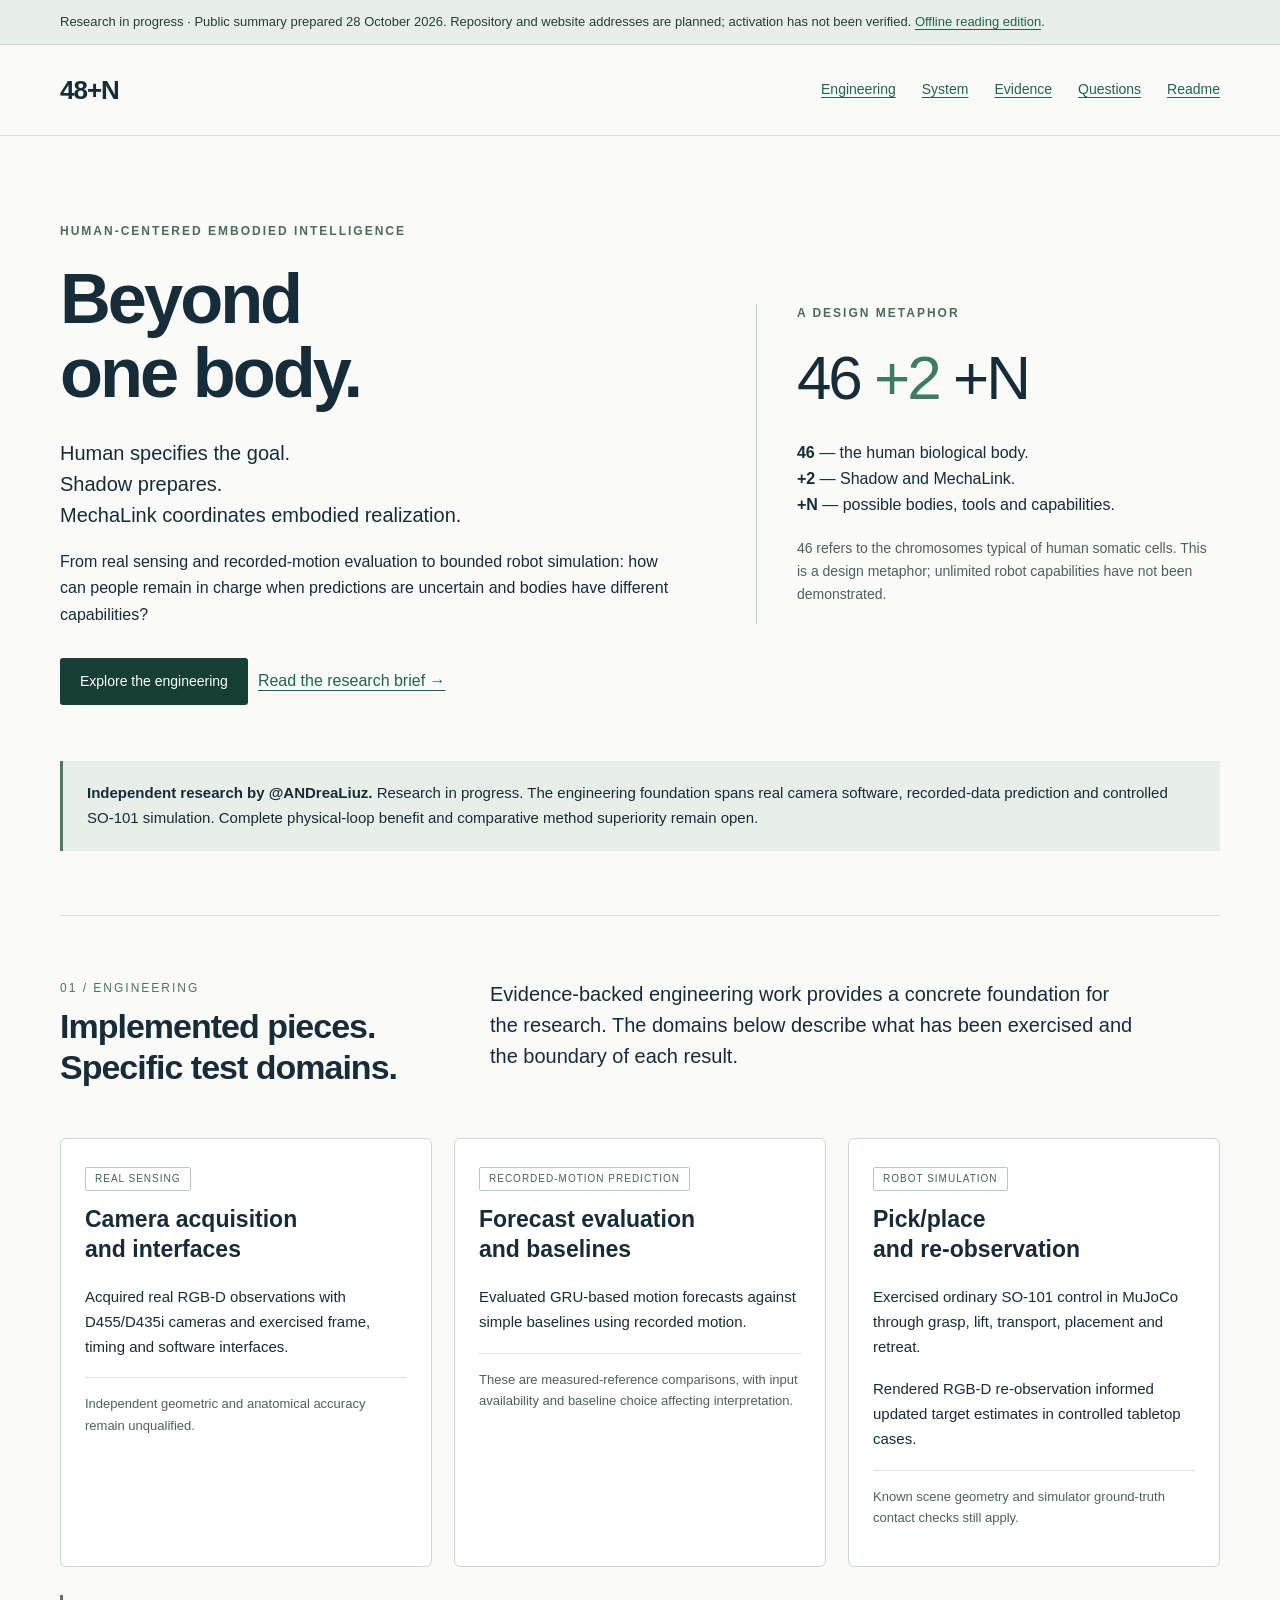
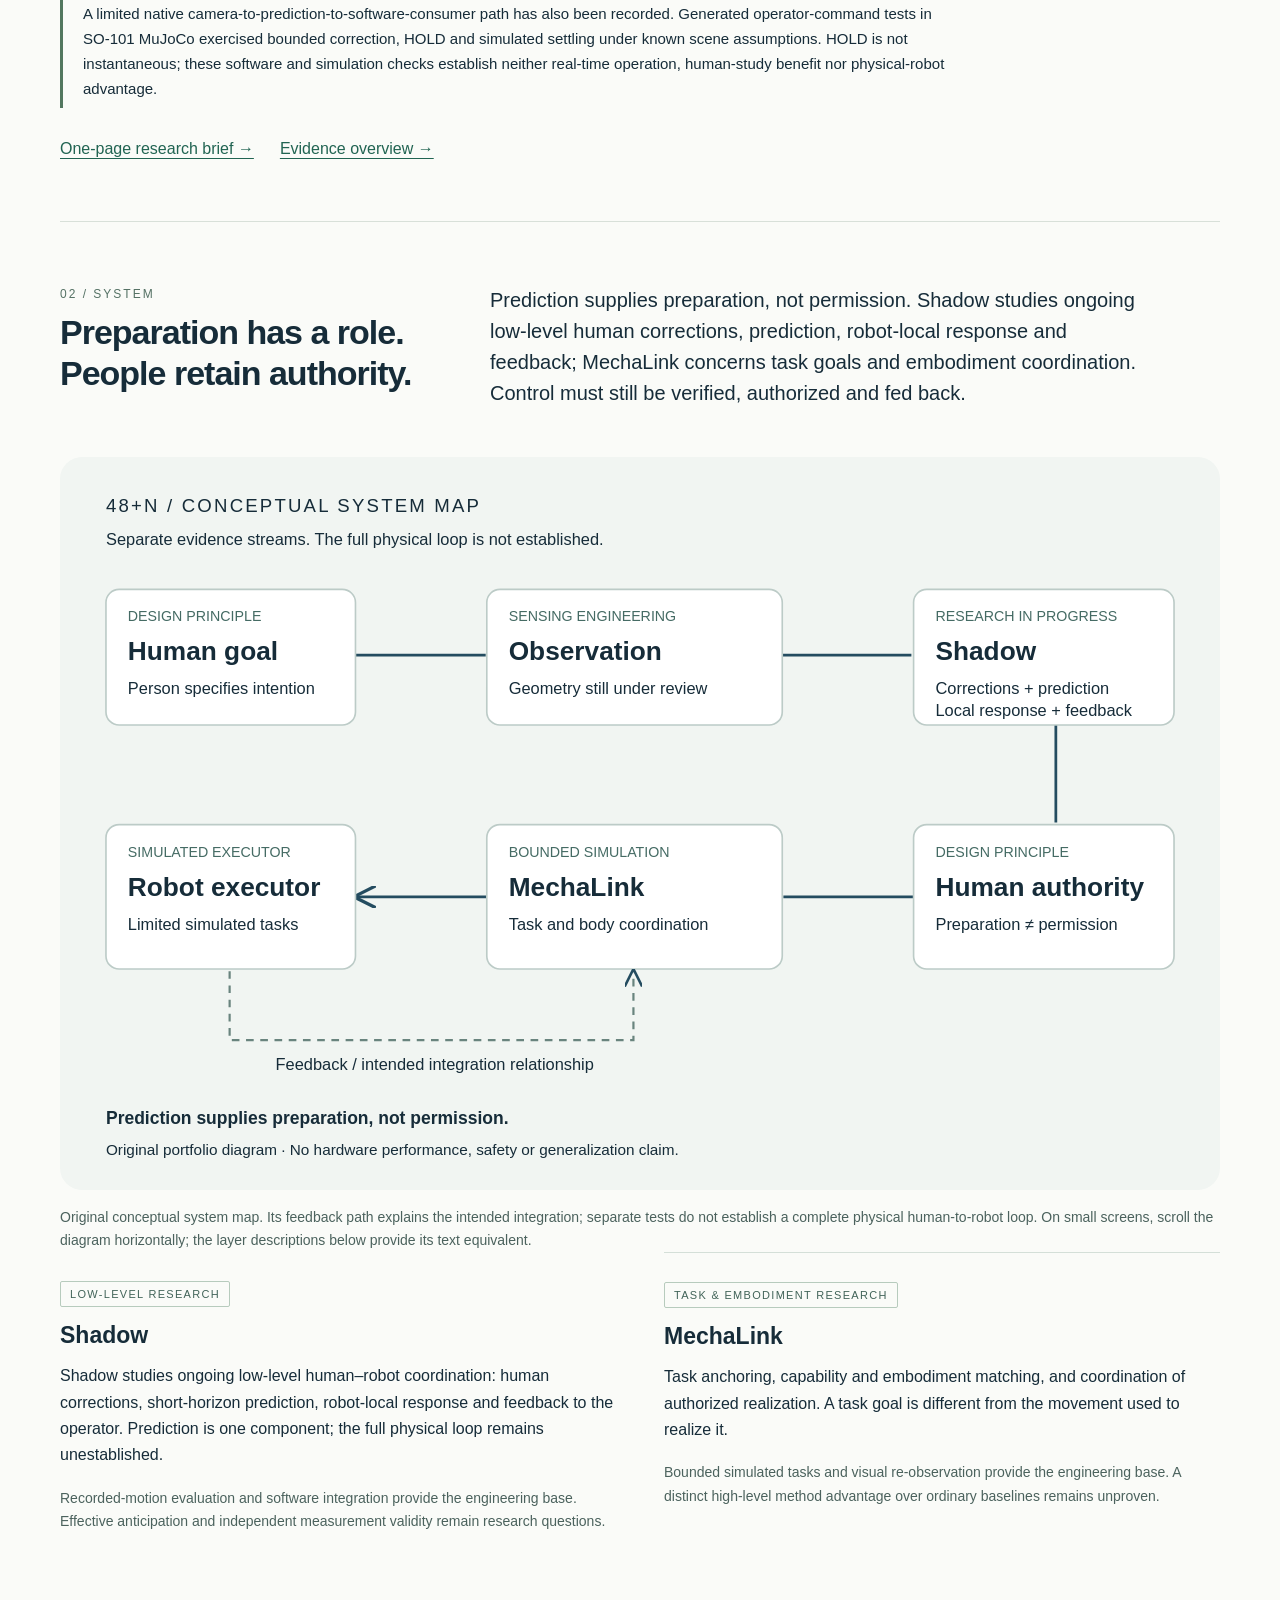
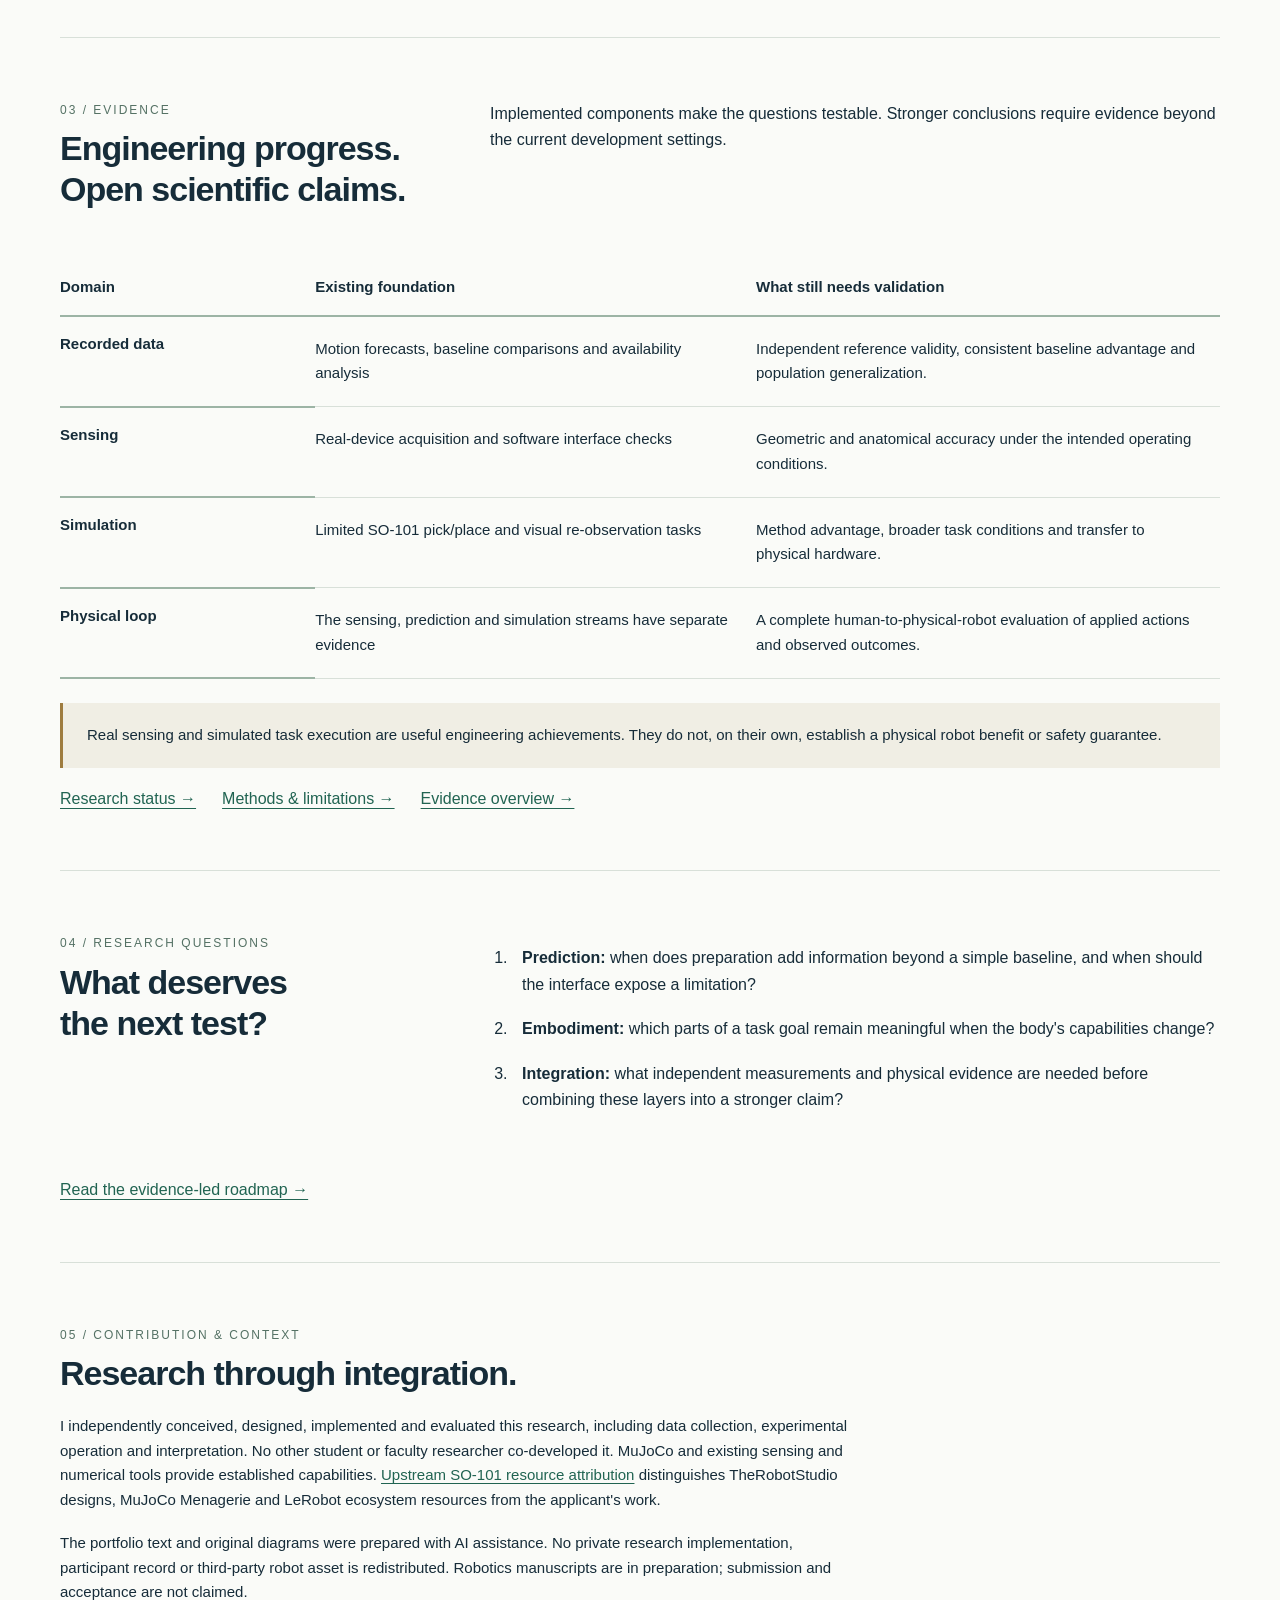
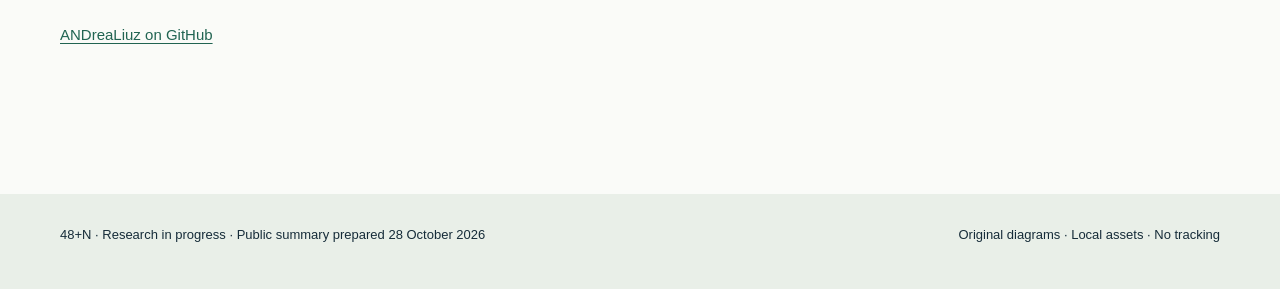
==== site/index.html @ 2cde3023 "Publish evidence-reviewed independent research portfolio" ====
<!doctype html>
<html lang="en">
<head>
<meta charset="utf-8">
<meta name="viewport" content="width=device-width,initial-scale=1">
<meta name="description" content="48+N: human-centered embodied intelligence research, with real sensing, recorded-motion evaluation and bounded SO-101 simulation engineering.">
<meta http-equiv="Content-Security-Policy" content="default-src 'none'; style-src 'self'; img-src 'self'; base-uri 'none'; form-action 'none'; connect-src 'none'">
<title>48+N — Beyond One Body</title>
<link rel="stylesheet" href="styles.css">
</head>
<body><p class="edition-note">Research in progress · Public summary prepared 28 October 2026. Repository and website addresses are planned; activation has not been verified. <a href="offline.html">Offline reading edition</a>.</p>
<a class="skip" href="#main">Skip to content</a>
<header><nav class="wrap" aria-label="Main"><a class="brand" href="#main">48+N</a><div class="navlinks"><a href="#work">Engineering</a><a href="#system">System</a><a href="#evidence">Evidence</a><a href="#questions">Questions</a><a href="https://github.com/ANDreaLiuz/48-plus-n/blob/main/README.md">Readme</a></div></nav></header>
<main id="main" class="wrap">
<section class="hero" aria-labelledby="title"><div><p class="eyebrow">Human-centered embodied intelligence</p><h1 id="title">Beyond<br>one body.</h1><p class="lede">Human specifies the goal.<br>Shadow prepares.<br>MechaLink coordinates embodied realization.</p><p>From real sensing and recorded-motion evaluation to bounded robot simulation: how can people remain in charge when predictions are uncertain and bodies have different capabilities?</p><a class="cta" href="#work">Explore the engineering</a><a href="https://github.com/ANDreaLiuz/48-plus-n/blob/main/RESEARCH_BRIEF.md">Read the research brief →</a></div><aside class="heroaside"><p class="eyebrow">A design metaphor</p><p class="formula">46 <span>+2</span> +N</p><p><strong>46</strong> — the human biological body.<br><strong>+2</strong> — Shadow and MechaLink.<br><strong>+N</strong> — possible bodies, tools and capabilities.</p><p class="caption">46 refers to the chromosomes typical of human somatic cells. This is a design metaphor; unlimited robot capabilities have not been demonstrated.</p></aside></section>
<p class="status"><strong>Independent research by @ANDreaLiuz.</strong> Research in progress. The engineering foundation spans real camera software, recorded-data prediction and controlled SO-101 simulation. Complete physical-loop benefit and comparative method superiority remain open.</p>

<section id="work" class="section" aria-labelledby="work-title">
<div class="sectionhead"><div><span class="number">01 / ENGINEERING</span><h2 id="work-title">Implemented pieces.<br>Specific test domains.</h2></div><p class="lede">Evidence-backed engineering work provides a concrete foundation for the research. The domains below describe what has been exercised and the boundary of each result.</p></div>
<div class="milestones">
<article class="milestone"><span class="tag">REAL SENSING</span><h3>Camera acquisition<br>and interfaces</h3><p>Acquired real RGB-D observations with D455/D435i cameras and exercised frame, timing and software interfaces.</p><p class="milestone-limit">Independent geometric and anatomical accuracy remain unqualified.</p></article>
<article class="milestone"><span class="tag">RECORDED-MOTION PREDICTION</span><h3>Forecast evaluation<br>and baselines</h3><p>Evaluated GRU-based motion forecasts against simple baselines using recorded motion.</p><p class="milestone-limit">These are measured-reference comparisons, with input availability and baseline choice affecting interpretation.</p></article>
<article class="milestone"><span class="tag">ROBOT SIMULATION</span><h3>Pick/place<br>and re-observation</h3><p>Exercised ordinary SO-101 control in MuJoCo through grasp, lift, transport, placement and retreat.</p><p>Rendered RGB-D re-observation informed updated target estimates in controlled tabletop cases.</p><p class="milestone-limit">Known scene geometry and simulator ground-truth contact checks still apply.</p></article>
</div>
<p class="integration-note">A limited native camera-to-prediction-to-software-consumer path has also been recorded. Generated operator-command tests in SO-101 MuJoCo exercised bounded correction, HOLD and simulated settling under known scene assumptions. HOLD is not instantaneous; these software and simulation checks establish neither real-time operation, human-study benefit nor physical-robot advantage.</p>
<div class="reading"><a href="https://github.com/ANDreaLiuz/48-plus-n/blob/main/RESEARCH_BRIEF.md">One-page research brief →</a><a href="https://github.com/ANDreaLiuz/48-plus-n/blob/main/docs/evidence_overview.md">Evidence overview →</a></div>
</section>

<section id="system" class="section"><div class="sectionhead"><div><span class="number">02 / SYSTEM</span><h2>Preparation has a role.<br>People retain authority.</h2></div><p class="lede">Prediction supplies preparation, not permission. Shadow studies ongoing low-level human corrections, prediction, robot-local response and feedback; MechaLink concerns task goals and embodiment coordination. Control must still be verified, authorized and fed back.</p></div>
<figure><div class="diagram-scroll" role="region" aria-label="Scrollable conceptual system diagram" tabindex="0"><img class="architecture" src="../assets/architecture.svg" alt="Conceptual architecture: human goal, observation, Shadow, human authority, MechaLink and simulated executor. Dashed feedback is intended integration, not a completed physical loop." width="1060" height="670"></div><figcaption class="caption">Original conceptual system map. Its feedback path explains the intended integration; separate tests do not establish a complete physical human-to-robot loop. On small screens, scroll the diagram horizontally; the layer descriptions below provide its text equivalent.</figcaption></figure>
<div class="twocol"><article class="layer"><span class="tag">LOW-LEVEL RESEARCH</span><h3>Shadow</h3><p>Shadow studies ongoing low-level human–robot coordination: human corrections, short-horizon prediction, robot-local response and feedback to the operator. Prediction is one component; the full physical loop remains unestablished.</p><p class="caption">Recorded-motion evaluation and software integration provide the engineering base. Effective anticipation and independent measurement validity remain research questions.</p></article><article class="layer"><span class="tag">TASK &amp; EMBODIMENT RESEARCH</span><h3>MechaLink</h3><p>Task anchoring, capability and embodiment matching, and coordination of authorized realization. A task goal is different from the movement used to realize it.</p><p class="caption">Bounded simulated tasks and visual re-observation provide the engineering base. A distinct high-level method advantage over ordinary baselines remains unproven.</p></article></div></section>

<section id="evidence" class="section"><div class="sectionhead"><div><span class="number">03 / EVIDENCE</span><h2>Engineering progress.<br>Open scientific claims.</h2></div><p>Implemented components make the questions testable. Stronger conclusions require evidence beyond the current development settings.</p></div>
<table class="evidence"><thead><tr><th scope="col">Domain</th><th scope="col">Existing foundation</th><th scope="col">What still needs validation</th></tr></thead><tbody><tr><th scope="row">Recorded data</th><td>Motion forecasts, baseline comparisons and availability analysis</td><td>Independent reference validity, consistent baseline advantage and population generalization.</td></tr><tr><th scope="row">Sensing</th><td>Real-device acquisition and software interface checks</td><td>Geometric and anatomical accuracy under the intended operating conditions.</td></tr><tr><th scope="row">Simulation</th><td>Limited SO-101 pick/place and visual re-observation tasks</td><td>Method advantage, broader task conditions and transfer to physical hardware.</td></tr><tr><th scope="row">Physical loop</th><td>The sensing, prediction and simulation streams have separate evidence</td><td>A complete human-to-physical-robot evaluation of applied actions and observed outcomes.</td></tr></tbody></table>
<p class="note">Real sensing and simulated task execution are useful engineering achievements. They do not, on their own, establish a physical robot benefit or safety guarantee.</p>
<div class="reading"><a href="https://github.com/ANDreaLiuz/48-plus-n/blob/main/RESEARCH_STATUS.md">Research status →</a><a href="https://github.com/ANDreaLiuz/48-plus-n/blob/main/METHODS_AND_LIMITATIONS.md">Methods &amp; limitations →</a><a href="https://github.com/ANDreaLiuz/48-plus-n/blob/main/docs/evidence_overview.md">Evidence overview →</a></div></section>

<section id="questions" class="section"><div class="sectionhead"><div><span class="number">04 / RESEARCH QUESTIONS</span><h2>What deserves<br>the next test?</h2></div><ol class="research-list"><li><strong>Prediction:</strong> when does preparation add information beyond a simple baseline, and when should the interface expose a limitation?</li><li><strong>Embodiment:</strong> which parts of a task goal remain meaningful when the body's capabilities change?</li><li><strong>Integration:</strong> what independent measurements and physical evidence are needed before combining these layers into a stronger claim?</li></ol></div><a href="https://github.com/ANDreaLiuz/48-plus-n/blob/main/docs/public_roadmap.md">Read the evidence-led roadmap →</a></section>
<section class="section"><span class="number">05 / CONTRIBUTION &amp; CONTEXT</span><h2>Research through integration.</h2><div class="credits"><p>I independently conceived, designed, implemented and evaluated this research, including data collection, experimental operation and interpretation. No other student or faculty researcher co-developed it. MuJoCo and existing sensing and numerical tools provide established capabilities. <a href="https://github.com/ANDreaLiuz/48-plus-n/blob/main/DEPENDENCIES_AND_ATTRIBUTION.md">Upstream SO-101 resource attribution</a> distinguishes TheRobotStudio designs, MuJoCo Menagerie and LeRobot ecosystem resources from the applicant's work.</p><p>The portfolio text and original diagrams were prepared with AI assistance. No private research implementation, participant record or third-party robot asset is redistributed. Robotics manuscripts are in preparation; submission and acceptance are not claimed.</p><p><a href="https://github.com/ANDreaLiuz">ANDreaLiuz on GitHub</a></p></div></section>
</main><footer><div class="wrap"><span>48+N · Research in progress · Public summary prepared 28 October 2026</span><span>Original diagrams · Local assets · No tracking</span></div></footer>
</body></html>
---- site/styles.css ----
*{box-sizing:border-box}html{scroll-behavior:smooth}body{margin:0;background:#fafbf8;color:#162c39;font-family:Inter,"Segoe UI",Arial,sans-serif;line-height:1.65}a{color:#216452;text-underline-offset:.22em}a:hover{color:#0d332c}a:focus-visible,button:focus-visible{outline:3px solid #d07936;outline-offset:5px}.wrap{width:min(1160px,calc(100% - 48px));margin:auto}.skip{position:absolute;left:20px;top:-100px;background:white;padding:12px}.skip:focus{top:10px}header{border-bottom:1px solid #d8e0d9;padding:24px 0}nav{display:flex;align-items:center;justify-content:space-between;gap:24px}.brand{font-weight:750;font-size:26px;letter-spacing:-1px;text-decoration:none;color:#162c39}.navlinks{display:flex;gap:26px;font-size:14px}.hero{padding:86px 0 56px;display:grid;grid-template-columns:1.15fr .85fr;gap:68px;align-items:center}.eyebrow{font-size:12px;letter-spacing:2px;text-transform:uppercase;font-weight:650;color:#4c6b60}.hero h1{font-size:clamp(48px,5.5vw,76px);line-height:1.05;letter-spacing:-3px;margin:20px 0 28px;font-weight:600}.lede{font-size:20px;line-height:1.55;max-width:650px}.heroaside{border-left:1px solid #bfcfc7;padding-left:40px}.formula{font-size:clamp(36px,5vw,62px);letter-spacing:-3px;line-height:1.2;margin:0 0 24px}.formula span{color:#3e7b61}.caption{color:#4b625d;font-size:14px}.cta{display:inline-block;background:#153f35;color:#fff;padding:12px 20px;border-radius:3px;text-decoration:none;font-size:14px;margin:12px 10px 0 0}.cta:hover{background:#245c4c;color:white}.status{padding:20px 24px;background:#e8eee8;border-left:3px solid #52775f;font-size:15px;margin-bottom:64px}.section{padding:58px 0;border-top:1px solid #d8e0d9}.sectionhead{display:grid;grid-template-columns:1fr 2fr;gap:65px;margin-bottom:30px}.section h2{font-size:34px;letter-spacing:-1px;line-height:1.2;margin:6px 0 20px}.section h3{font-size:23px;line-height:1.3;margin:0 0 12px}.number{font-size:12px;letter-spacing:2px;color:#547164}.architecture{width:100%;height:auto;display:block}.twocol{display:grid;grid-template-columns:1fr 1fr;gap:48px}.layer{padding:28px 0}.layer+.layer{border-top:1px solid #d4dfd8}.tag{font-size:11px;letter-spacing:1.3px;color:#426459;display:inline-block;border:1px solid #b7cbbd;padding:3px 9px;border-radius:2px;margin-bottom:14px}.research-list{padding-left:22px}.research-list li{padding:0 0 18px 10px}.evidence{width:100%;border-collapse:collapse;font-size:15px}.evidence th{text-align:left;border-bottom:2px solid #9cb4a5;padding:15px 16px 15px 0;vertical-align:top}.evidence td{border-bottom:1px solid #d8e0d9;padding:20px 24px 20px 0;vertical-align:top}.evidence th:first-child{width:22%}.evidence th:nth-child(2){width:38%}.note{padding:20px 24px;background:#f0eee4;border-left:3px solid #9e7c3f;font-size:15px}.reading{display:flex;gap:26px;flex-wrap:wrap}.credits{max-width:800px;font-size:15px}footer{margin-top:70px;padding:30px 0 44px;background:#e9efe8;font-size:13px}footer .wrap{display:flex;justify-content:space-between;gap:28px}p{margin:0 0 18px}figure{margin:0}figcaption{margin-top:16px}.sectionhead p{margin-top:5px}@media(max-width:760px){.wrap{width:calc(100% - 36px)}header{padding:18px 0}nav{align-items:flex-start}.navlinks{gap:12px;flex-wrap:wrap;justify-content:flex-end;font-size:12px}.hero{display:block;padding:46px 0 30px}.hero h1{letter-spacing:-2px}.heroaside{border-left:0;border-top:1px solid #bfcfc7;padding:28px 0 0;margin-top:32px}.formula{font-size:44px}.section{padding:38px 0}.sectionhead,.twocol{display:block}.sectionhead{margin-bottom:24px}.section h2{font-size:29px}.evidence{font-size:13px}.evidence td,.evidence th{padding-right:10px}.status{margin-bottom:38px}.reading{gap:12px 22px}footer .wrap{display:block}.lede{font-size:18px}}@media(prefers-reduced-motion:reduce){html{scroll-behavior:auto}}

.diagram-scroll{overflow-x:auto;max-width:100%;border-radius:16px}.note{margin-top:24px}@media(max-width:760px){.diagram-scroll .architecture{min-width:1060px}}
/* V3: evidence-backed engineering, separate from scientific validation. */
.milestones{display:grid;grid-template-columns:repeat(3,minmax(0,1fr));gap:22px;margin:10px 0 28px}
.milestone{border:1px solid #cbd8ce;background:#fff;padding:25px 24px 20px;border-radius:6px;min-width:0}
.milestone h3{font-size:23px;line-height:1.3;margin-bottom:20px}
.milestone p{font-size:15px;line-height:1.65}
.milestone .tag{font-size:10px;letter-spacing:1px;max-width:100%}
.milestone-limit{border-top:1px solid #d8e0d9;padding-top:15px;color:#4b625d;font-size:13px!important}
.integration-note{max-width:900px;border-left:3px solid #52775f;padding:7px 0 7px 20px;font-size:15px;margin-bottom:28px}
.diagram-scroll:focus-visible{outline:3px solid #d07936;outline-offset:5px}
@media(max-width:1000px){.navlinks{gap:18px}.milestones{gap:14px}.milestone{padding:22px 18px}.milestone h3{font-size:21px}}
@media(max-width:760px){.navlinks{max-width:265px;gap:9px 13px}.milestones{display:block}.milestone{margin-bottom:18px;padding:24px}.milestone h3{font-size:23px}.milestone h3 br{display:none}.milestone p{font-size:15px}.integration-note{padding-left:16px}.milestone .tag{font-size:10px}}
@media print{header,.heroaside,.skip,.cta,footer{display:none}.wrap{width:100%}.hero,.section{padding:22px 0}.hero h1{font-size:40px}.hero h1 br{display:none}.milestones{gap:12px}.milestone{padding:16px;break-inside:avoid}.milestone p{font-size:11px}.milestone h3{font-size:17px}.sectionhead{gap:24px}.section h2{font-size:24px}.status{margin-bottom:20px}.architecture{max-height:420px}.diagram-scroll .architecture{min-width:0!important}body{font-size:11pt}}


.edition-note{margin:0;padding:12px max(18px,calc((100% - 1160px)/2));background:#e8eee8;color:#243f38;font-size:13px;line-height:1.5;border-bottom:1px solid #ccd8cd}.edition-note a{white-space:normal}
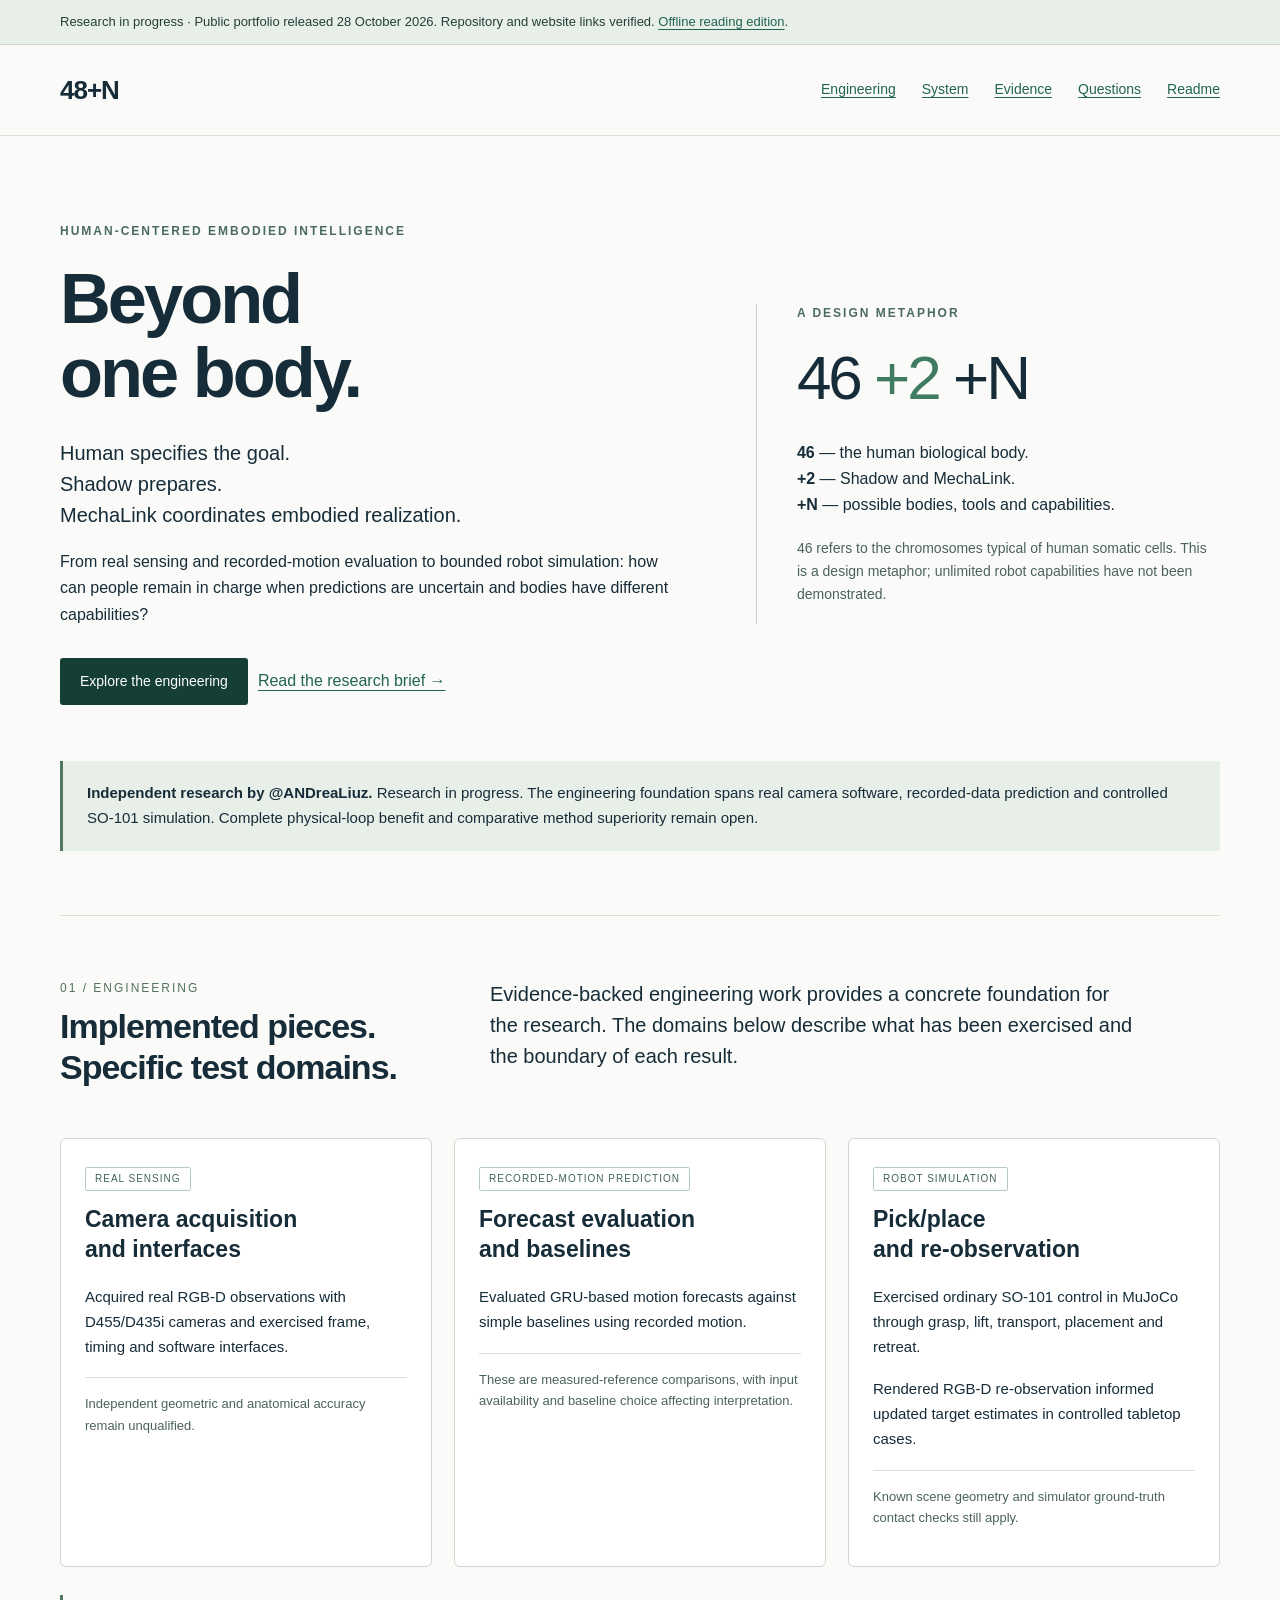
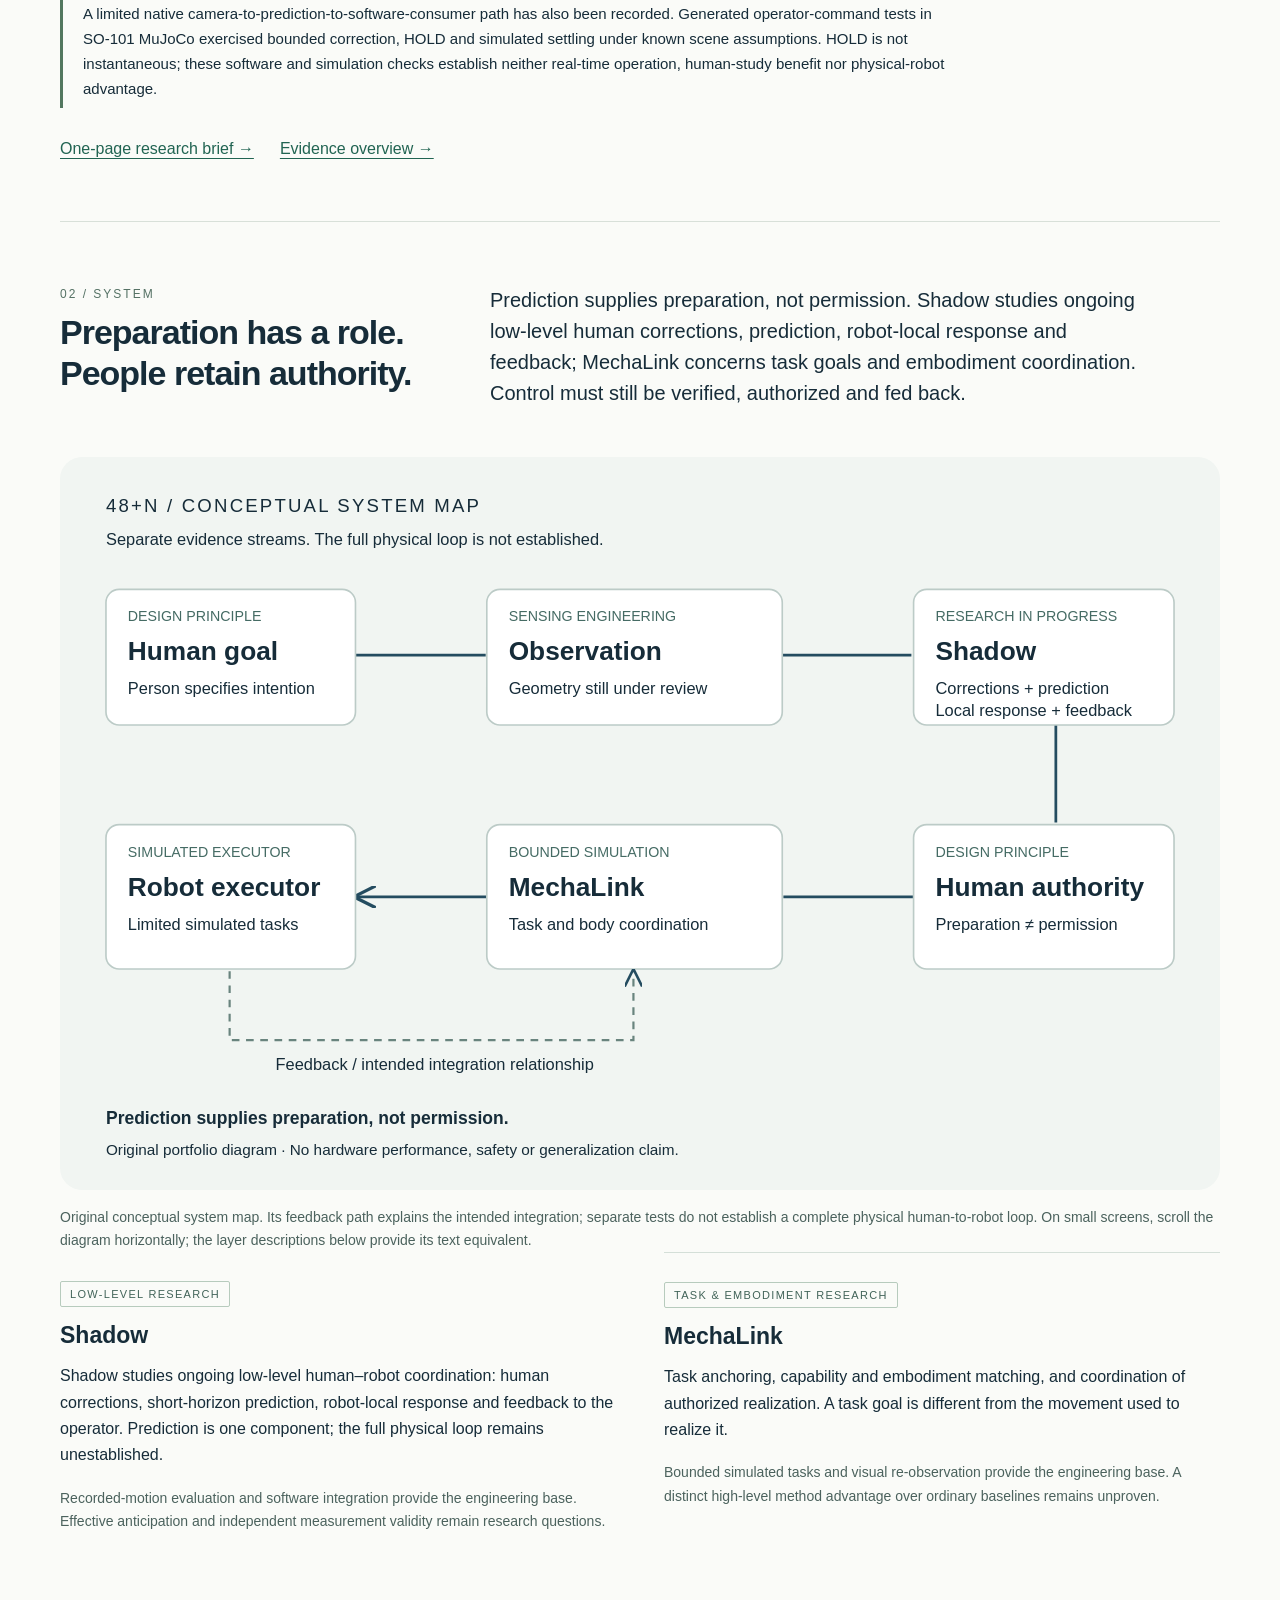
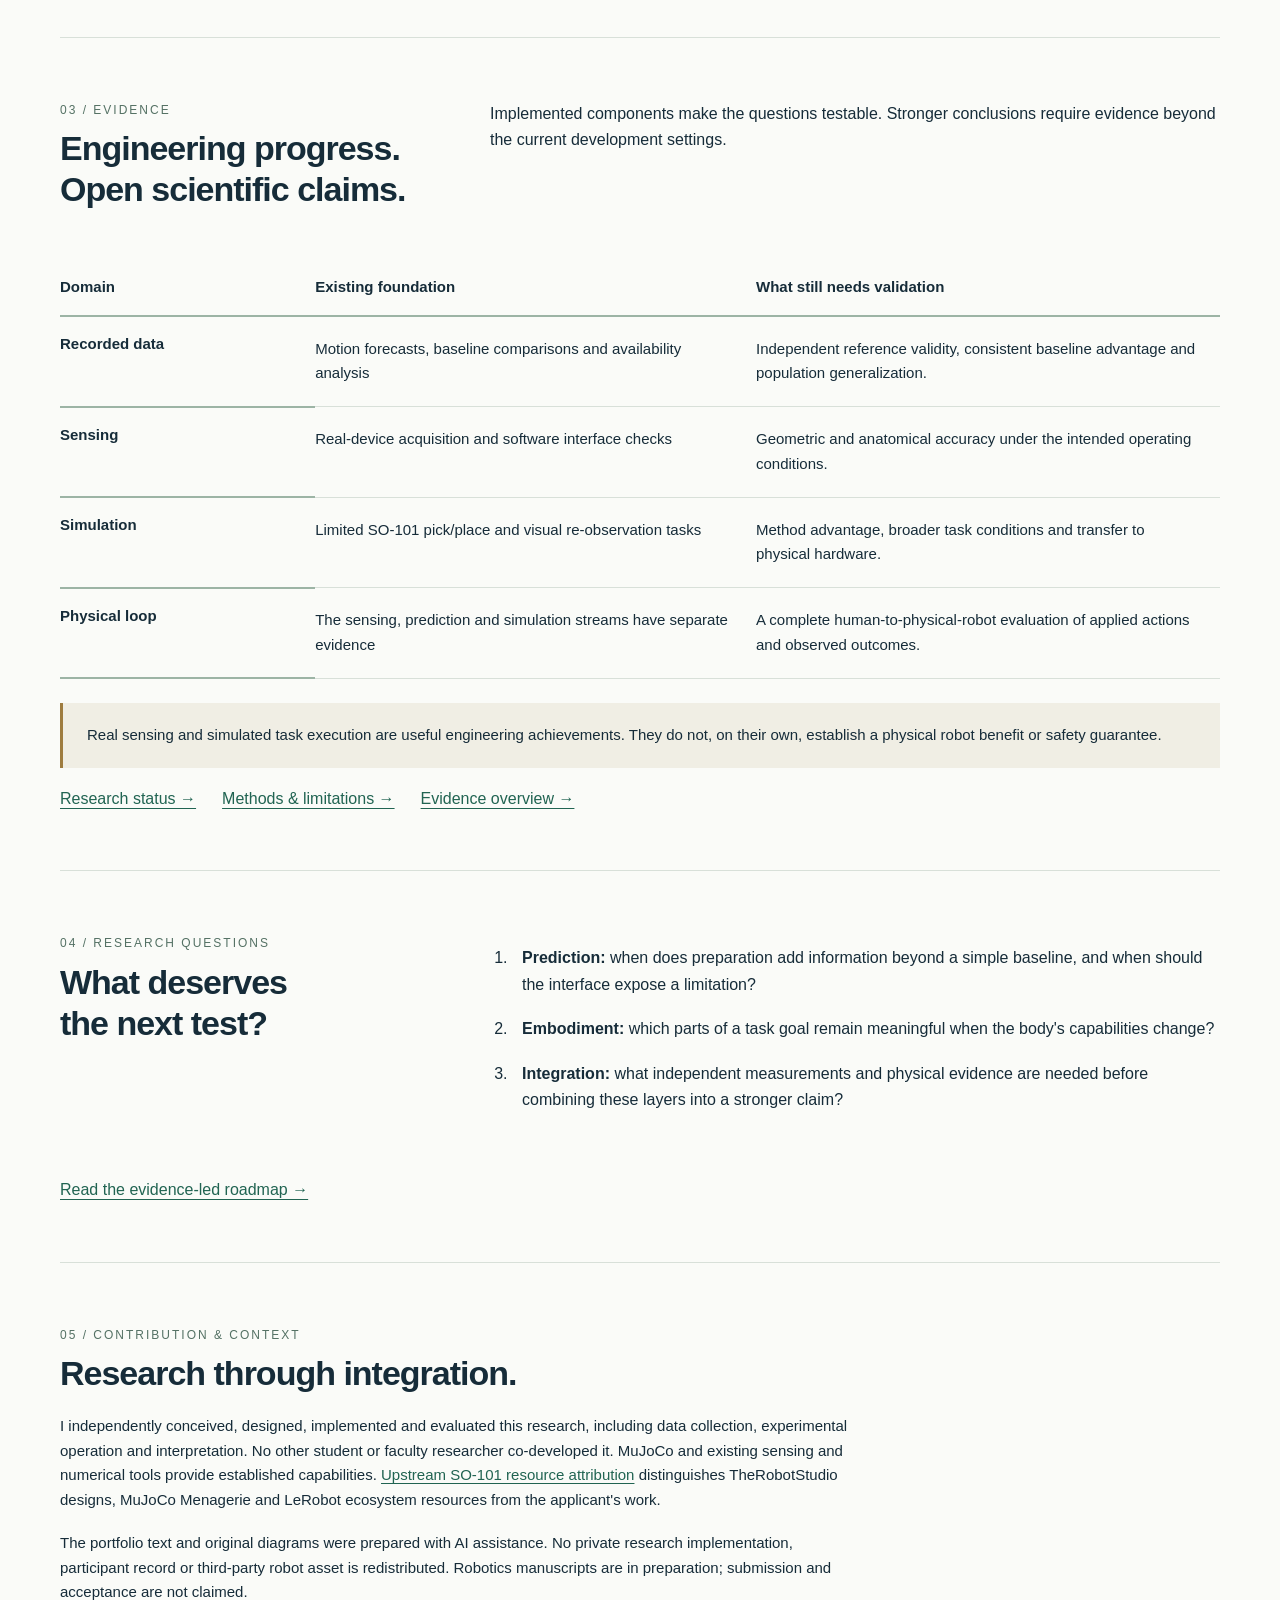
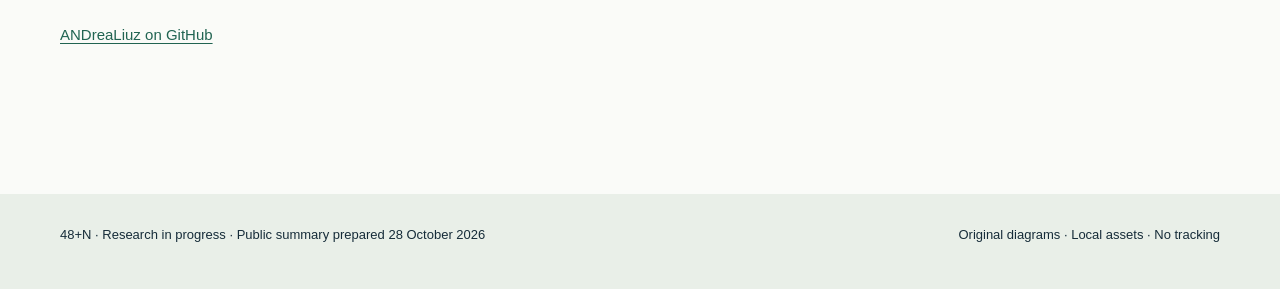
==== commit 34372087: "Record verified public repository and Pages links" ====
--- a/site/index.html
+++ b/site/index.html
@@ -8,7 +8,7 @@
 <title>48+N — Beyond One Body</title>
 <link rel="stylesheet" href="styles.css">
 </head>
-<body><p class="edition-note">Research in progress · Public summary prepared 28 October 2026. Repository and website addresses are planned; activation has not been verified. <a href="offline.html">Offline reading edition</a>.</p>
+<body><p class="edition-note">Research in progress · Public portfolio released 28 October 2026. Repository and website links verified. <a href="offline.html">Offline reading edition</a>.</p>
 <a class="skip" href="#main">Skip to content</a>
 <header><nav class="wrap" aria-label="Main"><a class="brand" href="#main">48+N</a><div class="navlinks"><a href="#work">Engineering</a><a href="#system">System</a><a href="#evidence">Evidence</a><a href="#questions">Questions</a><a href="https://github.com/ANDreaLiuz/48-plus-n/blob/main/README.md">Readme</a></div></nav></header>
 <main id="main" class="wrap">
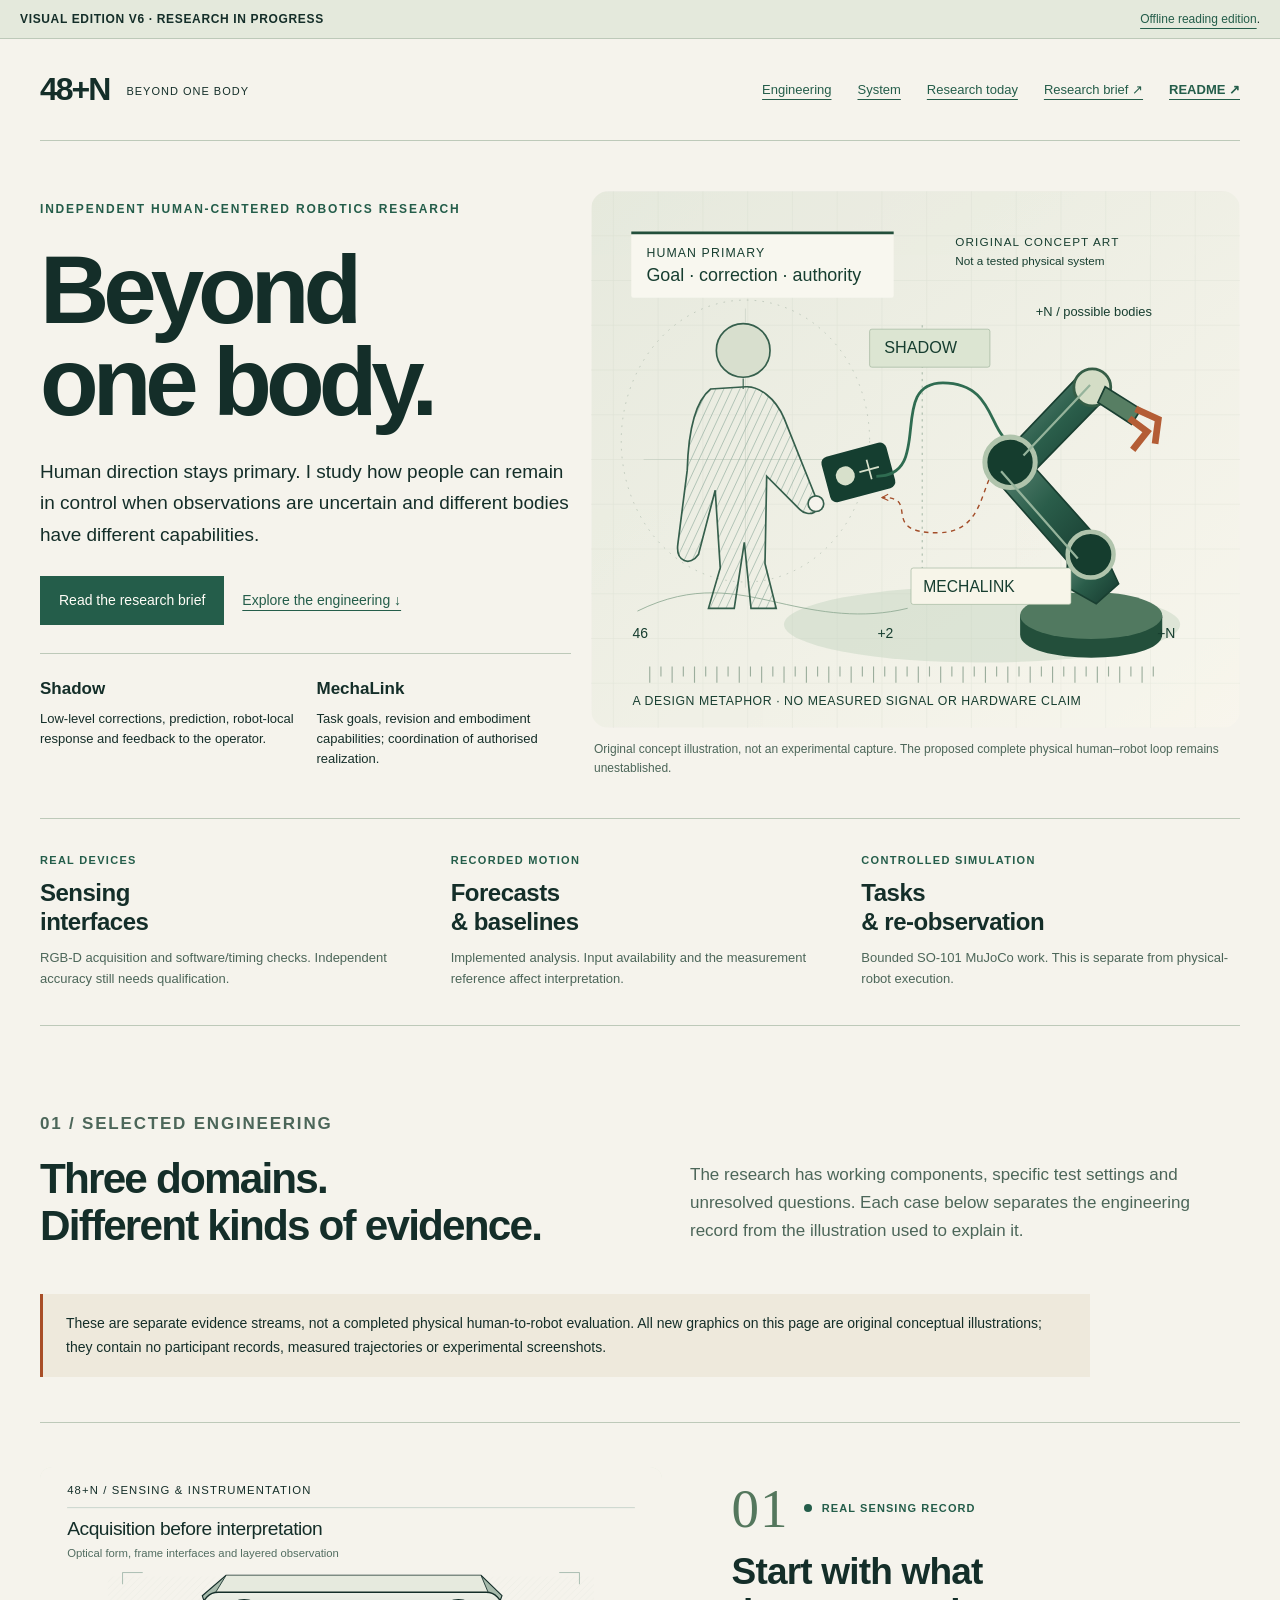
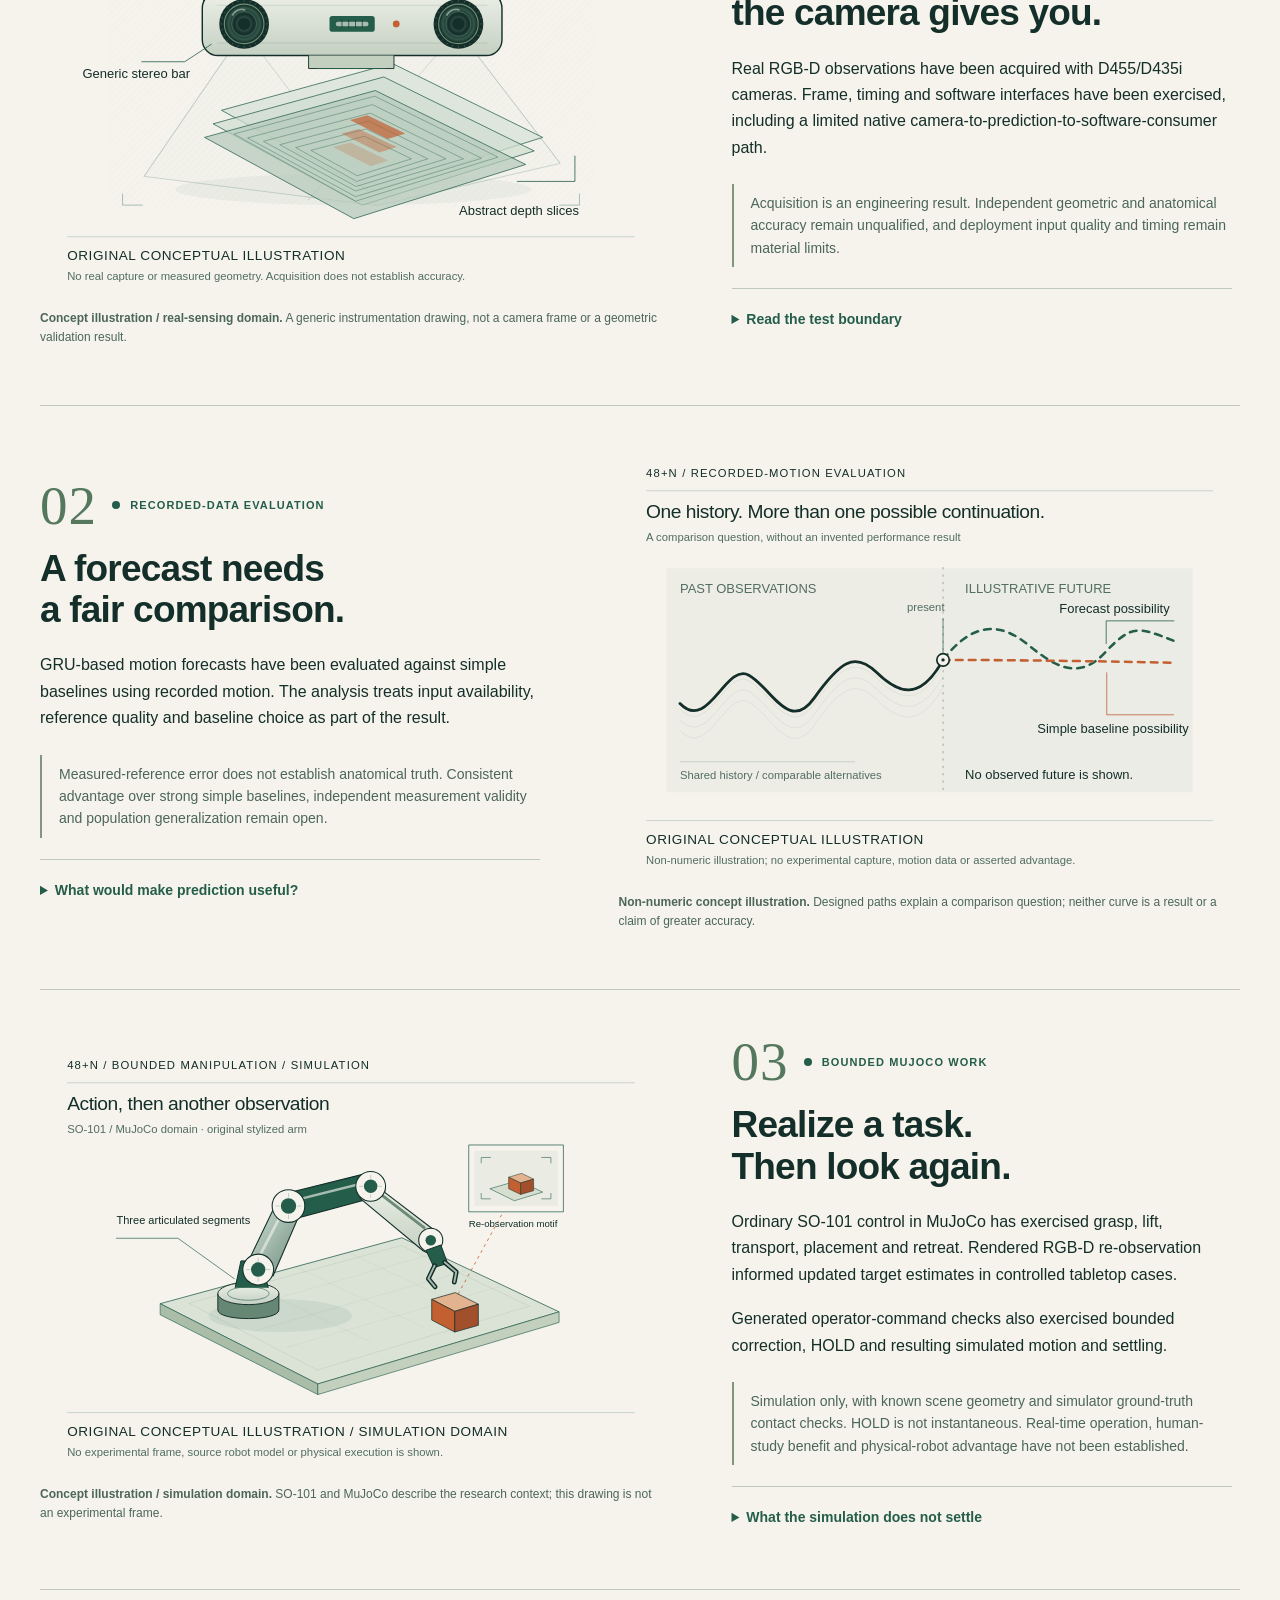
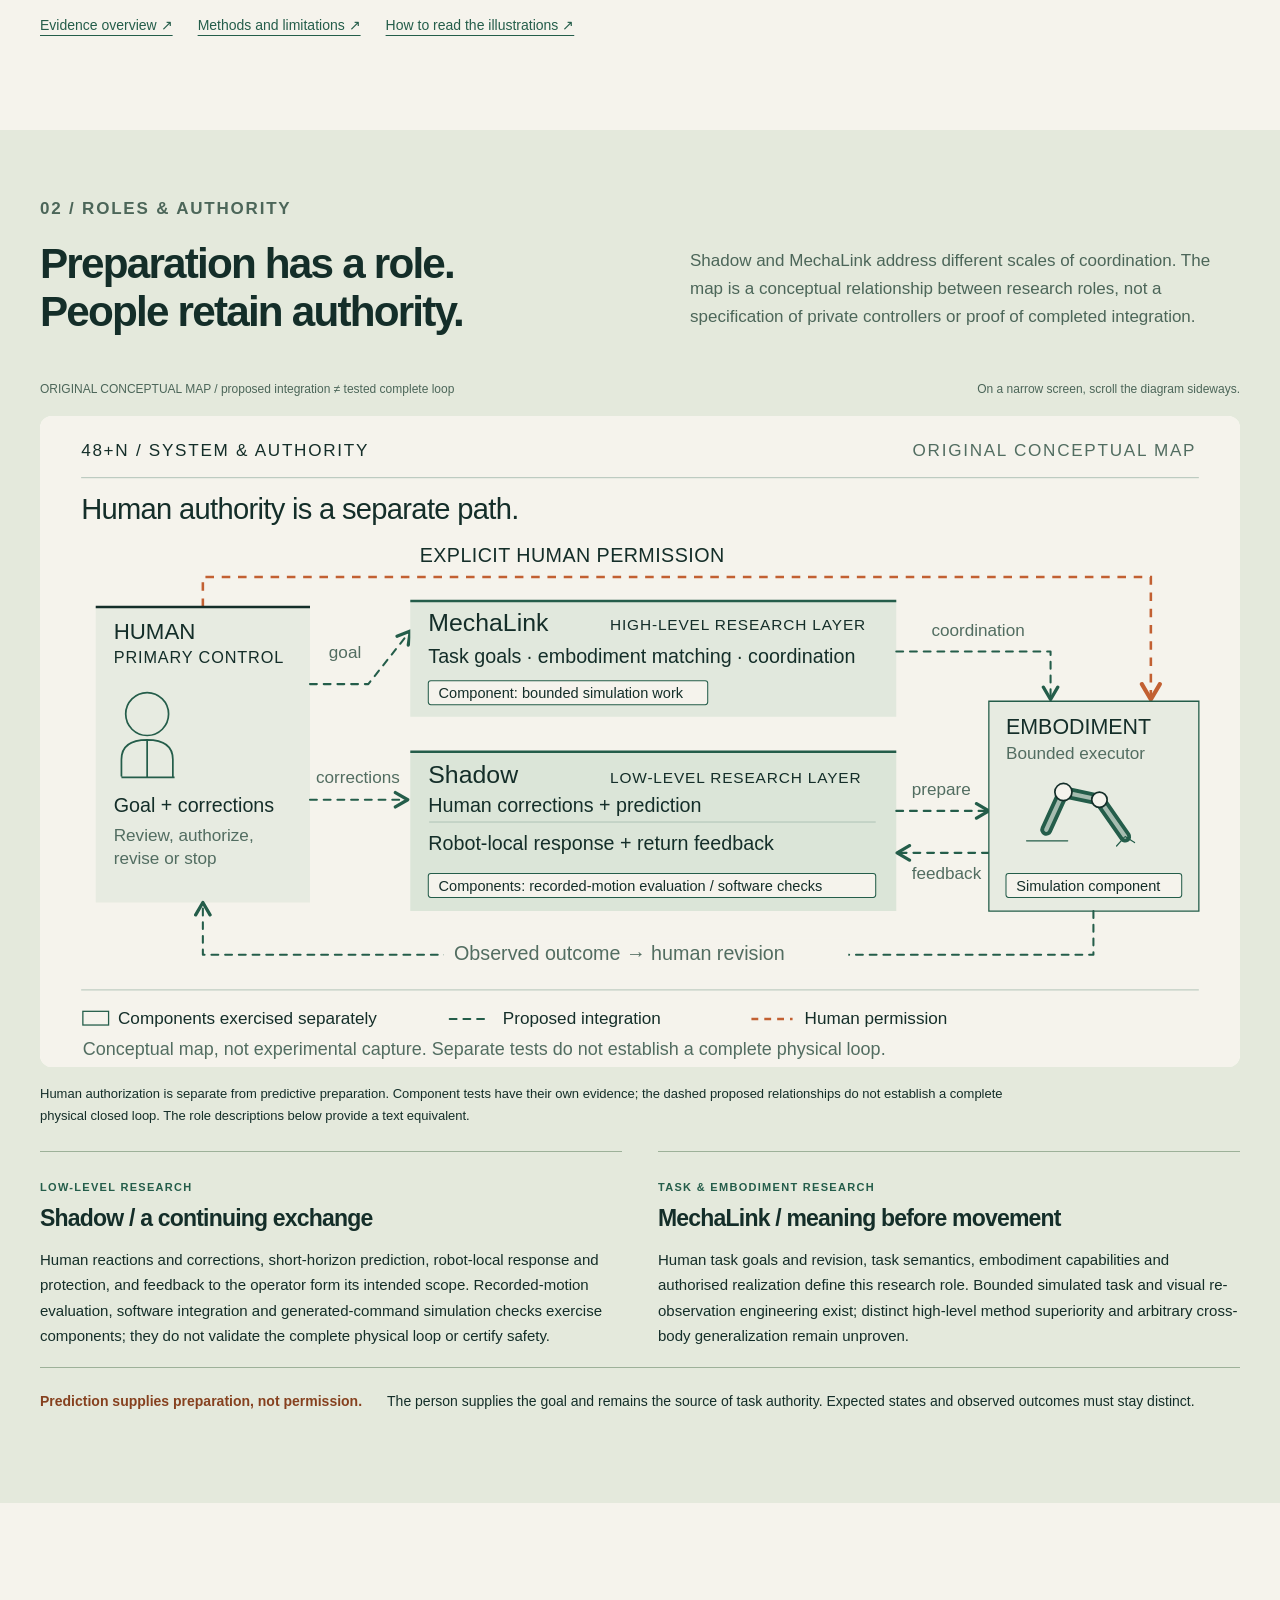
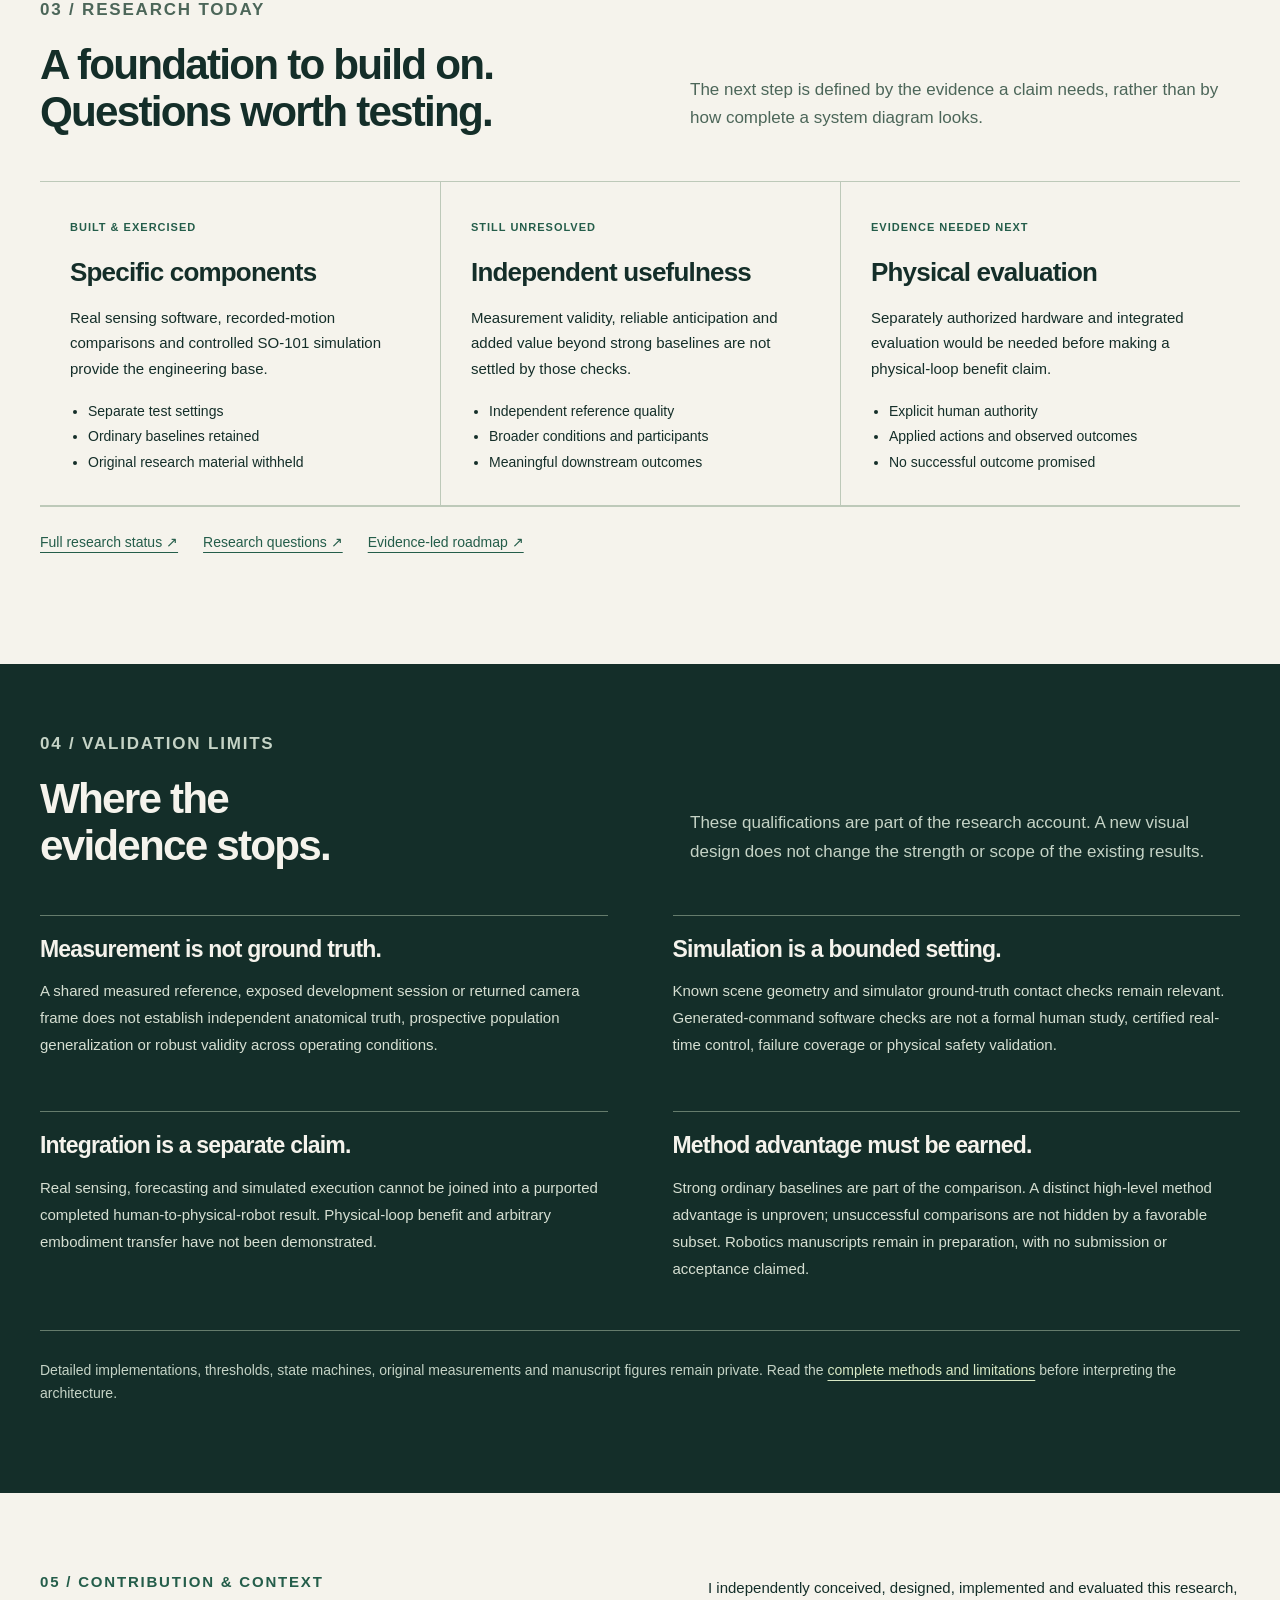
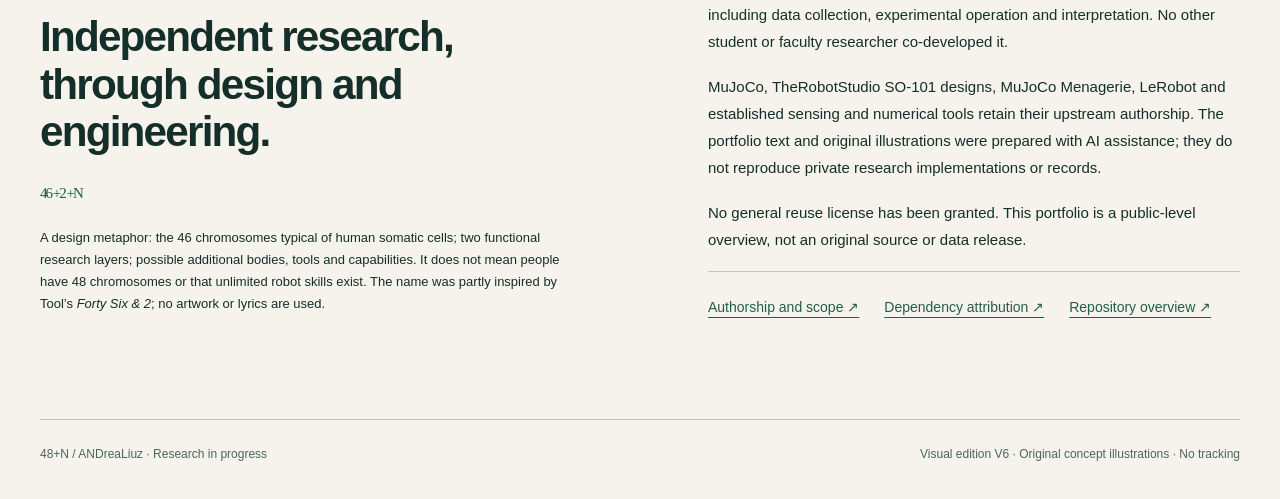
==== commit 1e97ebae: "Release V6 research visuals and improve mobile reading order" ====
--- a/site/index.html
+++ b/site/index.html
@@ -1,41 +1,13 @@
-<!doctype html>
-<html lang="en">
-<head>
-<meta charset="utf-8">
-<meta name="viewport" content="width=device-width,initial-scale=1">
-<meta name="description" content="48+N: human-centered embodied intelligence research, with real sensing, recorded-motion evaluation and bounded SO-101 simulation engineering.">
-<meta http-equiv="Content-Security-Policy" content="default-src 'none'; style-src 'self'; img-src 'self'; base-uri 'none'; form-action 'none'; connect-src 'none'">
-<title>48+N — Beyond One Body</title>
-<link rel="stylesheet" href="styles.css">
-</head>
-<body><p class="edition-note">Research in progress · Public portfolio released 28 October 2026. Repository and website links verified. <a href="offline.html">Offline reading edition</a>.</p>
-<a class="skip" href="#main">Skip to content</a>
-<header><nav class="wrap" aria-label="Main"><a class="brand" href="#main">48+N</a><div class="navlinks"><a href="#work">Engineering</a><a href="#system">System</a><a href="#evidence">Evidence</a><a href="#questions">Questions</a><a href="https://github.com/ANDreaLiuz/48-plus-n/blob/main/README.md">Readme</a></div></nav></header>
-<main id="main" class="wrap">
-<section class="hero" aria-labelledby="title"><div><p class="eyebrow">Human-centered embodied intelligence</p><h1 id="title">Beyond<br>one body.</h1><p class="lede">Human specifies the goal.<br>Shadow prepares.<br>MechaLink coordinates embodied realization.</p><p>From real sensing and recorded-motion evaluation to bounded robot simulation: how can people remain in charge when predictions are uncertain and bodies have different capabilities?</p><a class="cta" href="#work">Explore the engineering</a><a href="https://github.com/ANDreaLiuz/48-plus-n/blob/main/RESEARCH_BRIEF.md">Read the research brief →</a></div><aside class="heroaside"><p class="eyebrow">A design metaphor</p><p class="formula">46 <span>+2</span> +N</p><p><strong>46</strong> — the human biological body.<br><strong>+2</strong> — Shadow and MechaLink.<br><strong>+N</strong> — possible bodies, tools and capabilities.</p><p class="caption">46 refers to the chromosomes typical of human somatic cells. This is a design metaphor; unlimited robot capabilities have not been demonstrated.</p></aside></section>
-<p class="status"><strong>Independent research by @ANDreaLiuz.</strong> Research in progress. The engineering foundation spans real camera software, recorded-data prediction and controlled SO-101 simulation. Complete physical-loop benefit and comparative method superiority remain open.</p>
-
-<section id="work" class="section" aria-labelledby="work-title">
-<div class="sectionhead"><div><span class="number">01 / ENGINEERING</span><h2 id="work-title">Implemented pieces.<br>Specific test domains.</h2></div><p class="lede">Evidence-backed engineering work provides a concrete foundation for the research. The domains below describe what has been exercised and the boundary of each result.</p></div>
-<div class="milestones">
-<article class="milestone"><span class="tag">REAL SENSING</span><h3>Camera acquisition<br>and interfaces</h3><p>Acquired real RGB-D observations with D455/D435i cameras and exercised frame, timing and software interfaces.</p><p class="milestone-limit">Independent geometric and anatomical accuracy remain unqualified.</p></article>
-<article class="milestone"><span class="tag">RECORDED-MOTION PREDICTION</span><h3>Forecast evaluation<br>and baselines</h3><p>Evaluated GRU-based motion forecasts against simple baselines using recorded motion.</p><p class="milestone-limit">These are measured-reference comparisons, with input availability and baseline choice affecting interpretation.</p></article>
-<article class="milestone"><span class="tag">ROBOT SIMULATION</span><h3>Pick/place<br>and re-observation</h3><p>Exercised ordinary SO-101 control in MuJoCo through grasp, lift, transport, placement and retreat.</p><p>Rendered RGB-D re-observation informed updated target estimates in controlled tabletop cases.</p><p class="milestone-limit">Known scene geometry and simulator ground-truth contact checks still apply.</p></article>
-</div>
-<p class="integration-note">A limited native camera-to-prediction-to-software-consumer path has also been recorded. Generated operator-command tests in SO-101 MuJoCo exercised bounded correction, HOLD and simulated settling under known scene assumptions. HOLD is not instantaneous; these software and simulation checks establish neither real-time operation, human-study benefit nor physical-robot advantage.</p>
-<div class="reading"><a href="https://github.com/ANDreaLiuz/48-plus-n/blob/main/RESEARCH_BRIEF.md">One-page research brief →</a><a href="https://github.com/ANDreaLiuz/48-plus-n/blob/main/docs/evidence_overview.md">Evidence overview →</a></div>
-</section>
-
-<section id="system" class="section"><div class="sectionhead"><div><span class="number">02 / SYSTEM</span><h2>Preparation has a role.<br>People retain authority.</h2></div><p class="lede">Prediction supplies preparation, not permission. Shadow studies ongoing low-level human corrections, prediction, robot-local response and feedback; MechaLink concerns task goals and embodiment coordination. Control must still be verified, authorized and fed back.</p></div>
-<figure><div class="diagram-scroll" role="region" aria-label="Scrollable conceptual system diagram" tabindex="0"><img class="architecture" src="../assets/architecture.svg" alt="Conceptual architecture: human goal, observation, Shadow, human authority, MechaLink and simulated executor. Dashed feedback is intended integration, not a completed physical loop." width="1060" height="670"></div><figcaption class="caption">Original conceptual system map. Its feedback path explains the intended integration; separate tests do not establish a complete physical human-to-robot loop. On small screens, scroll the diagram horizontally; the layer descriptions below provide its text equivalent.</figcaption></figure>
-<div class="twocol"><article class="layer"><span class="tag">LOW-LEVEL RESEARCH</span><h3>Shadow</h3><p>Shadow studies ongoing low-level human–robot coordination: human corrections, short-horizon prediction, robot-local response and feedback to the operator. Prediction is one component; the full physical loop remains unestablished.</p><p class="caption">Recorded-motion evaluation and software integration provide the engineering base. Effective anticipation and independent measurement validity remain research questions.</p></article><article class="layer"><span class="tag">TASK &amp; EMBODIMENT RESEARCH</span><h3>MechaLink</h3><p>Task anchoring, capability and embodiment matching, and coordination of authorized realization. A task goal is different from the movement used to realize it.</p><p class="caption">Bounded simulated tasks and visual re-observation provide the engineering base. A distinct high-level method advantage over ordinary baselines remains unproven.</p></article></div></section>
-
-<section id="evidence" class="section"><div class="sectionhead"><div><span class="number">03 / EVIDENCE</span><h2>Engineering progress.<br>Open scientific claims.</h2></div><p>Implemented components make the questions testable. Stronger conclusions require evidence beyond the current development settings.</p></div>
-<table class="evidence"><thead><tr><th scope="col">Domain</th><th scope="col">Existing foundation</th><th scope="col">What still needs validation</th></tr></thead><tbody><tr><th scope="row">Recorded data</th><td>Motion forecasts, baseline comparisons and availability analysis</td><td>Independent reference validity, consistent baseline advantage and population generalization.</td></tr><tr><th scope="row">Sensing</th><td>Real-device acquisition and software interface checks</td><td>Geometric and anatomical accuracy under the intended operating conditions.</td></tr><tr><th scope="row">Simulation</th><td>Limited SO-101 pick/place and visual re-observation tasks</td><td>Method advantage, broader task conditions and transfer to physical hardware.</td></tr><tr><th scope="row">Physical loop</th><td>The sensing, prediction and simulation streams have separate evidence</td><td>A complete human-to-physical-robot evaluation of applied actions and observed outcomes.</td></tr></tbody></table>
-<p class="note">Real sensing and simulated task execution are useful engineering achievements. They do not, on their own, establish a physical robot benefit or safety guarantee.</p>
-<div class="reading"><a href="https://github.com/ANDreaLiuz/48-plus-n/blob/main/RESEARCH_STATUS.md">Research status →</a><a href="https://github.com/ANDreaLiuz/48-plus-n/blob/main/METHODS_AND_LIMITATIONS.md">Methods &amp; limitations →</a><a href="https://github.com/ANDreaLiuz/48-plus-n/blob/main/docs/evidence_overview.md">Evidence overview →</a></div></section>
-
-<section id="questions" class="section"><div class="sectionhead"><div><span class="number">04 / RESEARCH QUESTIONS</span><h2>What deserves<br>the next test?</h2></div><ol class="research-list"><li><strong>Prediction:</strong> when does preparation add information beyond a simple baseline, and when should the interface expose a limitation?</li><li><strong>Embodiment:</strong> which parts of a task goal remain meaningful when the body's capabilities change?</li><li><strong>Integration:</strong> what independent measurements and physical evidence are needed before combining these layers into a stronger claim?</li></ol></div><a href="https://github.com/ANDreaLiuz/48-plus-n/blob/main/docs/public_roadmap.md">Read the evidence-led roadmap →</a></section>
-<section class="section"><span class="number">05 / CONTRIBUTION &amp; CONTEXT</span><h2>Research through integration.</h2><div class="credits"><p>I independently conceived, designed, implemented and evaluated this research, including data collection, experimental operation and interpretation. No other student or faculty researcher co-developed it. MuJoCo and existing sensing and numerical tools provide established capabilities. <a href="https://github.com/ANDreaLiuz/48-plus-n/blob/main/DEPENDENCIES_AND_ATTRIBUTION.md">Upstream SO-101 resource attribution</a> distinguishes TheRobotStudio designs, MuJoCo Menagerie and LeRobot ecosystem resources from the applicant's work.</p><p>The portfolio text and original diagrams were prepared with AI assistance. No private research implementation, participant record or third-party robot asset is redistributed. Robotics manuscripts are in preparation; submission and acceptance are not claimed.</p><p><a href="https://github.com/ANDreaLiuz">ANDreaLiuz on GitHub</a></p></div></section>
-</main><footer><div class="wrap"><span>48+N · Research in progress · Public summary prepared 28 October 2026</span><span>Original diagrams · Local assets · No tracking</span></div></footer>
-</body></html>
+<!doctype html><html lang="en"><head><meta charset="utf-8"><meta name="viewport" content="width=device-width,initial-scale=1"><meta name="description" content="48+N: independent human-centered robotics research across sensing, recorded prediction and bounded simulation. Visual edition V6."><meta name="color-scheme" content="light"><meta http-equiv="Content-Security-Policy" content="default-src 'none';style-src 'self';img-src 'self';base-uri 'none';form-action 'none';connect-src 'none'"><title>48+N — Beyond One Body / ANDreaLiuz</title><link rel="stylesheet" href="styles.css"></head>
+<body><a class="skip" href="#main">Skip to content</a><p class="edition-note"><strong>VISUAL EDITION V6 · RESEARCH IN PROGRESS</strong><span><a href="offline.html">Offline reading edition</a>.</span></p><header class="wrap masthead"><a class="brand" href="#main">48+N<span>Beyond One Body</span></a><nav class="nav" aria-label="Main navigation"><a href="#work">Engineering</a><a href="#system">System</a><a href="#research">Research today</a><a href="https://github.com/ANDreaLiuz/48-plus-n/blob/main/RESEARCH_BRIEF.md">Research brief ↗</a><a class="github" href="https://github.com/ANDreaLiuz/48-plus-n/blob/main/README.md">README ↗</a></nav></header>
+<main id="main"><section class="hero wrap" aria-labelledby="hero-title"><div class="hero-copy"><p class="eyebrow">Independent human-centered robotics research</p><h1 id="hero-title">Beyond<br>one body.</h1><p class="hero-description">Human direction stays primary. I study how people can remain in control when observations are uncertain and different bodies have different capabilities.</p><div class="actions"><a class="button" href="https://github.com/ANDreaLiuz/48-plus-n/blob/main/RESEARCH_BRIEF.md">Read the research brief</a><a class="text-link" href="#work">Explore the engineering ↓</a></div><div class="hero-roles"><div><strong>Shadow</strong>Low-level corrections, prediction, robot-local response and feedback to the operator.</div><div><strong>MechaLink</strong>Task goals, revision and embodiment capabilities; coordination of authorised realization.</div></div></div><figure class="hero-figure"><img src="../assets/v6/hero-agency.svg" width="1160" height="960" fetchpriority="high" alt="Original conceptual person, control, signals and a possible robot body. Human primary authority is distinct from two research layers; no tested physical system is depicted."><figcaption>Original concept illustration, not an experimental capture. The proposed complete physical human–robot loop remains unestablished.</figcaption></figure></section>
+<div class="intro-strip wrap" aria-label="Three separate engineering domains"><div><span class="micro">Real devices</span><b>Sensing<br>interfaces</b><p>RGB-D acquisition and software/timing checks. Independent accuracy still needs qualification.</p></div><div><span class="micro">Recorded motion</span><b>Forecasts<br>&amp; baselines</b><p>Implemented analysis. Input availability and the measurement reference affect interpretation.</p></div><div><span class="micro">Controlled simulation</span><b>Tasks<br>&amp; re-observation</b><p>Bounded SO-101 MuJoCo work. This is separate from physical-robot execution.</p></div></div>
+<section id="work" class="wrap section work-section" aria-labelledby="work-title"><div class="section-heading"><div><p class="eyebrow">01 / Selected engineering</p><h2 id="work-title">Three domains.<br>Different kinds of evidence.</h2></div><p>The research has working components, specific test settings and unresolved questions. Each case below separates the engineering record from the illustration used to explain it.</p></div><p class="scope-intro">These are separate evidence streams, not a completed physical human-to-robot evaluation. All new graphics on this page are original conceptual illustrations; they contain no participant records, measured trajectories or experimental screenshots.</p>
+<article class="case" aria-labelledby="sensing-title"><figure class="case-art"><img src="../assets/v6/case-sensing.svg" width="1100" height="760" loading="lazy" alt="Original conceptual stereo instrument and abstract depth slices. No real camera capture, person, room or measured geometry is shown."><figcaption><strong>Concept illustration / real-sensing domain.</strong> A generic instrumentation drawing, not a camera frame or a geometric validation result.</figcaption></figure><div class="case-copy"><div class="domain"><span class="case-number">01</span><i aria-hidden="true"></i>Real sensing record</div><h3 id="sensing-title">Start with what<br>the camera gives you.</h3><p>Real RGB-D observations have been acquired with D455/D435i cameras. Frame, timing and software interfaces have been exercised, including a limited native camera-to-prediction-to-software-consumer path.</p><p class="case-scope">Acquisition is an engineering result. Independent geometric and anatomical accuracy remain unqualified, and deployment input quality and timing remain material limits.</p><details><summary>Read the test boundary</summary><p>A returned frame is not a validated joint position. Software continuity, a meaningful measurement reference and an observed physical outcome require different checks. The portfolio does not join the separate sensor, prediction and simulation records into one completed physical loop.</p></details></div></article>
+<article class="case reverse" aria-labelledby="forecast-title"><figure class="case-art"><img src="../assets/v6/case-forecast.svg" width="1100" height="760" loading="lazy" alt="Non-numeric conceptual past curve and equally weighted forecast and simple-baseline continuations; no observed future or measured comparison is plotted."><figcaption><strong>Non-numeric concept illustration.</strong> Designed paths explain a comparison question; neither curve is a result or a claim of greater accuracy.</figcaption></figure><div class="case-copy"><div class="domain"><span class="case-number">02</span><i aria-hidden="true"></i>Recorded-data evaluation</div><h3 id="forecast-title">A forecast needs<br>a fair comparison.</h3><p>GRU-based motion forecasts have been evaluated against simple baselines using recorded motion. The analysis treats input availability, reference quality and baseline choice as part of the result.</p><p class="case-scope">Measured-reference error does not establish anatomical truth. Consistent advantage over strong simple baselines, independent measurement validity and population generalization remain open.</p><details><summary>What would make prediction useful?</summary><p>The research asks whether preparation changes a meaningful task outcome beyond a strong ordinary baseline. Forecasting, anticipation, permission, applied action and observed outcome are distinct claims; reliable anticipation and integrated physical-loop benefit have not been established.</p></details></div></article>
+<article class="case" aria-labelledby="simulation-title"><figure class="case-art"><img src="../assets/v6/case-simulation.svg" width="1100" height="760" loading="lazy" alt="Original conceptual articulated arm, block and re-observation frame for the simulation domain. It is not a MuJoCo screenshot, robot CAD model or photograph of tested hardware."><figcaption><strong>Concept illustration / simulation domain.</strong> SO-101 and MuJoCo describe the research context; this drawing is not an experimental frame.</figcaption></figure><div class="case-copy"><div class="domain"><span class="case-number">03</span><i aria-hidden="true"></i>Bounded MuJoCo work</div><h3 id="simulation-title">Realize a task.<br>Then look again.</h3><p>Ordinary SO-101 control in MuJoCo has exercised grasp, lift, transport, placement and retreat. Rendered RGB-D re-observation informed updated target estimates in controlled tabletop cases.</p><p>Generated operator-command checks also exercised bounded correction, HOLD and resulting simulated motion and settling.</p><p class="case-scope">Simulation only, with known scene geometry and simulator ground-truth contact checks. HOLD is not instantaneous. Real-time operation, human-study benefit and physical-robot advantage have not been established.</p><details><summary>What the simulation does not settle</summary><p>These checks provide bounded task and software engineering evidence. A distinct high-level method advantage over strong ordinary controllers, broader transfer and a complete human-to-physical-robot loop remain unproven.</p></details></div></article>
+<div class="reading-links"><a href="https://github.com/ANDreaLiuz/48-plus-n/blob/main/docs/evidence_overview.md">Evidence overview ↗</a><a href="https://github.com/ANDreaLiuz/48-plus-n/blob/main/METHODS_AND_LIMITATIONS.md">Methods and limitations ↗</a><a href="../VISUALS.md">How to read the illustrations ↗</a></div></section>
+<section id="system" class="system-section" aria-labelledby="system-title"><div class="wrap"><div class="section-heading"><div><p class="eyebrow">02 / Roles &amp; authority</p><h2 id="system-title">Preparation has a role.<br>People retain authority.</h2></div><p>Shadow and MechaLink address different scales of coordination. The map is a conceptual relationship between research roles, not a specification of private controllers or proof of completed integration.</p></div><div class="diagram-label"><span>ORIGINAL CONCEPTUAL MAP / proposed integration ≠ tested complete loop</span><span>On a narrow screen, scroll the diagram sideways.</span></div><figure><div class="diagram-scroll" tabindex="0" role="region" aria-label="Conceptual system and authority map; horizontally scrollable on narrow screens"><img src="../assets/v6/authority-map.svg" width="1400" height="760" loading="lazy" alt="Human primary control and a separate permission path; Shadow covers bidirectional corrections, prediction, robot-local response and feedback. MechaLink covers task and embodiment coordination. Insets distinguish separate component evidence from proposed integration."></div><figcaption class="system-caption">Human authorization is separate from predictive preparation. Component tests have their own evidence; the dashed proposed relationships do not establish a complete physical closed loop. The role descriptions below provide a text equivalent.</figcaption></figure><div class="system-roles"><article><span class="micro">Low-level research</span><h3>Shadow / a continuing exchange</h3><p>Human reactions and corrections, short-horizon prediction, robot-local response and protection, and feedback to the operator form its intended scope. Recorded-motion evaluation, software integration and generated-command simulation checks exercise components; they do not validate the complete physical loop or certify safety.</p></article><article><span class="micro">Task &amp; embodiment research</span><h3>MechaLink / meaning before movement</h3><p>Human task goals and revision, task semantics, embodiment capabilities and authorised realization define this research role. Bounded simulated task and visual re-observation engineering exist; distinct high-level method superiority and arbitrary cross-body generalization remain unproven.</p></article></div><div class="permission-note"><strong>Prediction supplies preparation, not permission.</strong><p>The person supplies the goal and remains the source of task authority. Expected states and observed outcomes must stay distinct.</p></div></div></section>
+<section id="research" class="wrap section" aria-labelledby="research-title"><div class="section-heading"><div><p class="eyebrow">03 / Research today</p><h2 id="research-title">A foundation to build on.<br>Questions worth testing.</h2></div><p>The next step is defined by the evidence a claim needs, rather than by how complete a system diagram looks.</p></div><div class="today-grid"><article><span class="stage">Built &amp; exercised</span><h3>Specific components</h3><p>Real sensing software, recorded-motion comparisons and controlled SO-101 simulation provide the engineering base.</p><ul><li>Separate test settings</li><li>Ordinary baselines retained</li><li>Original research material withheld</li></ul></article><article><span class="stage">Still unresolved</span><h3>Independent usefulness</h3><p>Measurement validity, reliable anticipation and added value beyond strong baselines are not settled by those checks.</p><ul><li>Independent reference quality</li><li>Broader conditions and participants</li><li>Meaningful downstream outcomes</li></ul></article><article><span class="stage">Evidence needed next</span><h3>Physical evaluation</h3><p>Separately authorized hardware and integrated evaluation would be needed before making a physical-loop benefit claim.</p><ul><li>Explicit human authority</li><li>Applied actions and observed outcomes</li><li>No successful outcome promised</li></ul></article></div><div class="reading-links"><a href="https://github.com/ANDreaLiuz/48-plus-n/blob/main/RESEARCH_STATUS.md">Full research status ↗</a><a href="https://github.com/ANDreaLiuz/48-plus-n/blob/main/docs/research_questions.md">Research questions ↗</a><a href="https://github.com/ANDreaLiuz/48-plus-n/blob/main/docs/public_roadmap.md">Evidence-led roadmap ↗</a></div></section>
+<section class="limits-section" id="limits" aria-labelledby="limits-title"><div class="wrap"><div class="section-heading"><div><p class="eyebrow">04 / Validation limits</p><h2 id="limits-title">Where the<br>evidence stops.</h2></div><p>These qualifications are part of the research account. A new visual design does not change the strength or scope of the existing results.</p></div><div class="limits-grid"><article><h3>Measurement is not ground truth.</h3><p>A shared measured reference, exposed development session or returned camera frame does not establish independent anatomical truth, prospective population generalization or robust validity across operating conditions.</p></article><article><h3>Simulation is a bounded setting.</h3><p>Known scene geometry and simulator ground-truth contact checks remain relevant. Generated-command software checks are not a formal human study, certified real-time control, failure coverage or physical safety validation.</p></article><article><h3>Integration is a separate claim.</h3><p>Real sensing, forecasting and simulated execution cannot be joined into a purported completed human-to-physical-robot result. Physical-loop benefit and arbitrary embodiment transfer have not been demonstrated.</p></article><article><h3>Method advantage must be earned.</h3><p>Strong ordinary baselines are part of the comparison. A distinct high-level method advantage is unproven; unsuccessful comparisons are not hidden by a favorable subset. Robotics manuscripts remain in preparation, with no submission or acceptance claimed.</p></article></div><p class="limits-footer">Detailed implementations, thresholds, state machines, original measurements and manuscript figures remain private. Read the <a href="https://github.com/ANDreaLiuz/48-plus-n/blob/main/METHODS_AND_LIMITATIONS.md">complete methods and limitations</a> before interpreting the architecture.</p></div></section>
+<section class="wrap closing" aria-labelledby="closing-title"><div><p class="eyebrow">05 / Contribution &amp; context</p><h2 id="closing-title">Independent research,<br>through design and engineering.</h2><p class="name-equation">46 <span>+2</span> +N</p><p class="name-note">A design metaphor: the 46 chromosomes typical of human somatic cells; two functional research layers; possible additional bodies, tools and capabilities. It does not mean people have 48 chromosomes or that unlimited robot skills exist. The name was partly inspired by Tool’s <em>Forty Six &amp; 2</em>; no artwork or lyrics are used.</p></div><div class="credits"><p>I independently conceived, designed, implemented and evaluated this research, including data collection, experimental operation and interpretation. No other student or faculty researcher co-developed it.</p><p>MuJoCo, TheRobotStudio SO-101 designs, MuJoCo Menagerie, LeRobot and established sensing and numerical tools retain their upstream authorship. The portfolio text and original illustrations were prepared with AI assistance; they do not reproduce private research implementations or records.</p><p>No general reuse license has been granted. This portfolio is a public-level overview, not an original source or data release.</p><div class="reading-links"><a href="https://github.com/ANDreaLiuz/48-plus-n/blob/main/AUTHORSHIP_AND_SCOPE.md">Authorship and scope ↗</a><a href="https://github.com/ANDreaLiuz/48-plus-n/blob/main/DEPENDENCIES_AND_ATTRIBUTION.md">Dependency attribution ↗</a><a href="https://github.com/ANDreaLiuz/48-plus-n/blob/main/README.md">Repository overview ↗</a></div></div></section></main><footer class="wrap footer"><span>48+N / ANDreaLiuz · Research in progress</span><span>Visual edition V6 · Original concept illustrations · No tracking</span></footer></body></html>
--- a/site/styles.css
+++ b/site/styles.css
@@ -1,18 +1,5 @@
-*{box-sizing:border-box}html{scroll-behavior:smooth}body{margin:0;background:#fafbf8;color:#162c39;font-family:Inter,"Segoe UI",Arial,sans-serif;line-height:1.65}a{color:#216452;text-underline-offset:.22em}a:hover{color:#0d332c}a:focus-visible,button:focus-visible{outline:3px solid #d07936;outline-offset:5px}.wrap{width:min(1160px,calc(100% - 48px));margin:auto}.skip{position:absolute;left:20px;top:-100px;background:white;padding:12px}.skip:focus{top:10px}header{border-bottom:1px solid #d8e0d9;padding:24px 0}nav{display:flex;align-items:center;justify-content:space-between;gap:24px}.brand{font-weight:750;font-size:26px;letter-spacing:-1px;text-decoration:none;color:#162c39}.navlinks{display:flex;gap:26px;font-size:14px}.hero{padding:86px 0 56px;display:grid;grid-template-columns:1.15fr .85fr;gap:68px;align-items:center}.eyebrow{font-size:12px;letter-spacing:2px;text-transform:uppercase;font-weight:650;color:#4c6b60}.hero h1{font-size:clamp(48px,5.5vw,76px);line-height:1.05;letter-spacing:-3px;margin:20px 0 28px;font-weight:600}.lede{font-size:20px;line-height:1.55;max-width:650px}.heroaside{border-left:1px solid #bfcfc7;padding-left:40px}.formula{font-size:clamp(36px,5vw,62px);letter-spacing:-3px;line-height:1.2;margin:0 0 24px}.formula span{color:#3e7b61}.caption{color:#4b625d;font-size:14px}.cta{display:inline-block;background:#153f35;color:#fff;padding:12px 20px;border-radius:3px;text-decoration:none;font-size:14px;margin:12px 10px 0 0}.cta:hover{background:#245c4c;color:white}.status{padding:20px 24px;background:#e8eee8;border-left:3px solid #52775f;font-size:15px;margin-bottom:64px}.section{padding:58px 0;border-top:1px solid #d8e0d9}.sectionhead{display:grid;grid-template-columns:1fr 2fr;gap:65px;margin-bottom:30px}.section h2{font-size:34px;letter-spacing:-1px;line-height:1.2;margin:6px 0 20px}.section h3{font-size:23px;line-height:1.3;margin:0 0 12px}.number{font-size:12px;letter-spacing:2px;color:#547164}.architecture{width:100%;height:auto;display:block}.twocol{display:grid;grid-template-columns:1fr 1fr;gap:48px}.layer{padding:28px 0}.layer+.layer{border-top:1px solid #d4dfd8}.tag{font-size:11px;letter-spacing:1.3px;color:#426459;display:inline-block;border:1px solid #b7cbbd;padding:3px 9px;border-radius:2px;margin-bottom:14px}.research-list{padding-left:22px}.research-list li{padding:0 0 18px 10px}.evidence{width:100%;border-collapse:collapse;font-size:15px}.evidence th{text-align:left;border-bottom:2px solid #9cb4a5;padding:15px 16px 15px 0;vertical-align:top}.evidence td{border-bottom:1px solid #d8e0d9;padding:20px 24px 20px 0;vertical-align:top}.evidence th:first-child{width:22%}.evidence th:nth-child(2){width:38%}.note{padding:20px 24px;background:#f0eee4;border-left:3px solid #9e7c3f;font-size:15px}.reading{display:flex;gap:26px;flex-wrap:wrap}.credits{max-width:800px;font-size:15px}footer{margin-top:70px;padding:30px 0 44px;background:#e9efe8;font-size:13px}footer .wrap{display:flex;justify-content:space-between;gap:28px}p{margin:0 0 18px}figure{margin:0}figcaption{margin-top:16px}.sectionhead p{margin-top:5px}@media(max-width:760px){.wrap{width:calc(100% - 36px)}header{padding:18px 0}nav{align-items:flex-start}.navlinks{gap:12px;flex-wrap:wrap;justify-content:flex-end;font-size:12px}.hero{display:block;padding:46px 0 30px}.hero h1{letter-spacing:-2px}.heroaside{border-left:0;border-top:1px solid #bfcfc7;padding:28px 0 0;margin-top:32px}.formula{font-size:44px}.section{padding:38px 0}.sectionhead,.twocol{display:block}.sectionhead{margin-bottom:24px}.section h2{font-size:29px}.evidence{font-size:13px}.evidence td,.evidence th{padding-right:10px}.status{margin-bottom:38px}.reading{gap:12px 22px}footer .wrap{display:block}.lede{font-size:18px}}@media(prefers-reduced-motion:reduce){html{scroll-behavior:auto}}
-
-.diagram-scroll{overflow-x:auto;max-width:100%;border-radius:16px}.note{margin-top:24px}@media(max-width:760px){.diagram-scroll .architecture{min-width:1060px}}
-/* V3: evidence-backed engineering, separate from scientific validation. */
-.milestones{display:grid;grid-template-columns:repeat(3,minmax(0,1fr));gap:22px;margin:10px 0 28px}
-.milestone{border:1px solid #cbd8ce;background:#fff;padding:25px 24px 20px;border-radius:6px;min-width:0}
-.milestone h3{font-size:23px;line-height:1.3;margin-bottom:20px}
-.milestone p{font-size:15px;line-height:1.65}
-.milestone .tag{font-size:10px;letter-spacing:1px;max-width:100%}
-.milestone-limit{border-top:1px solid #d8e0d9;padding-top:15px;color:#4b625d;font-size:13px!important}
-.integration-note{max-width:900px;border-left:3px solid #52775f;padding:7px 0 7px 20px;font-size:15px;margin-bottom:28px}
-.diagram-scroll:focus-visible{outline:3px solid #d07936;outline-offset:5px}
-@media(max-width:1000px){.navlinks{gap:18px}.milestones{gap:14px}.milestone{padding:22px 18px}.milestone h3{font-size:21px}}
-@media(max-width:760px){.navlinks{max-width:265px;gap:9px 13px}.milestones{display:block}.milestone{margin-bottom:18px;padding:24px}.milestone h3{font-size:23px}.milestone h3 br{display:none}.milestone p{font-size:15px}.integration-note{padding-left:16px}.milestone .tag{font-size:10px}}
-@media print{header,.heroaside,.skip,.cta,footer{display:none}.wrap{width:100%}.hero,.section{padding:22px 0}.hero h1{font-size:40px}.hero h1 br{display:none}.milestones{gap:12px}.milestone{padding:16px;break-inside:avoid}.milestone p{font-size:11px}.milestone h3{font-size:17px}.sectionhead{gap:24px}.section h2{font-size:24px}.status{margin-bottom:20px}.architecture{max-height:420px}.diagram-scroll .architecture{min-width:0!important}body{font-size:11pt}}
-
-
-.edition-note{margin:0;padding:12px max(18px,calc((100% - 1160px)/2));background:#e8eee8;color:#243f38;font-size:13px;line-height:1.5;border-bottom:1px solid #ccd8cd}.edition-note a{white-space:normal}
+@charset "UTF-8";
+:root{--paper:#f5f3ec;--ink:#142e29;--green:#245d4a;--mid:#4c6659;--line:#bdc9b9;--pale:#e4e9dc;--orange:#a84e27;--white:#fffdf7;--max:1320px}*{box-sizing:border-box}html{scroll-behavior:smooth;scroll-padding-top:24px}body{margin:0;background:var(--paper);color:var(--ink);font-family:Inter,"Segoe UI",Arial,sans-serif;font-size:17px;line-height:1.65}a{color:var(--green);text-underline-offset:5px;text-decoration-thickness:1px}a:hover{color:#102f22}a:focus-visible,summary:focus-visible,button:focus-visible,[tabindex]:focus-visible{outline:3px solid var(--orange);outline-offset:5px}img{display:block;max-width:100%;height:auto}p{margin:0 0 18px}figure{margin:0}h1,h2,h3,h4{margin:0;font-weight:600;line-height:1.12}h2{font-size:clamp(32px,3.3vw,48px);letter-spacing:-1.8px}h3{font-size:30px;letter-spacing:-.8px}h4{font-size:19px;line-height:1.35}.wrap{max-width:var(--max);width:calc(100% - 80px);margin-inline:auto}.edition-note{display:flex;justify-content:space-between;gap:12px;margin:0;padding:10px max(20px,calc((100% - var(--max))/2));font-size:12px;line-height:1.5;background:var(--pale);border-bottom:1px solid var(--line)}.edition-note strong{letter-spacing:.65px}.skip{position:absolute;top:-100px;left:20px;padding:10px;background:var(--white);z-index:4}.skip:focus{top:6px}.masthead{display:flex;justify-content:space-between;gap:24px;align-items:center;padding:24px 0;border-bottom:1px solid var(--line)}.brand{color:var(--ink);font-size:32px;font-weight:800;letter-spacing:-2px;text-decoration:none;white-space:nowrap}.brand span{font-size:11px;font-weight:500;letter-spacing:1px;display:inline-block;margin-left:17px;text-transform:uppercase;vertical-align:middle}.nav{display:flex;gap:26px;align-items:center;font-size:13px}.nav a{white-space:nowrap}.nav .github{font-weight:650}.hero{display:grid;grid-template-columns:.9fr 1.1fr;gap:20px;align-items:center;padding:50px 0 40px}.eyebrow{font-size:12px;letter-spacing:1.8px;text-transform:uppercase;color:var(--green);font-weight:650}.hero h1{font-size:clamp(66px,7.5vw,110px);letter-spacing:-6px;line-height:.96;margin:24px 0 28px}.hero-description{font-size:19px;line-height:1.65;max-width:530px}.actions{display:flex;align-items:center;gap:18px;flex-wrap:wrap;margin:26px 0}.button{display:inline-block;color:var(--white);background:var(--green);font-size:14px;padding:13px 19px;text-decoration:none}.button:hover{background:var(--ink);color:var(--white)}.text-link{font-size:14px}.hero-figure img{width:100%;border-radius:18px}.hero-figure figcaption{font-size:12px;line-height:1.6;color:var(--mid);padding:12px 3px 0}.hero-roles{display:grid;grid-template-columns:1fr 1fr;gap:22px;border-top:1px solid var(--line);padding-top:22px;margin-top:28px;font-size:13px;line-height:1.55}.hero-roles strong{display:block;font-size:17px;margin-bottom:6px}.intro-strip{display:grid;grid-template-columns:1fr 1fr 1fr;gap:32px;padding:26px 0 35px;border-top:1px solid var(--line);border-bottom:1px solid var(--line);margin-bottom:84px}.intro-strip b{display:block;font-size:24px;letter-spacing:-.5px;line-height:1.2;margin:6px 0 10px}.intro-strip p{font-size:13px;color:var(--mid);margin:0}.micro{font-size:11px;letter-spacing:1.3px;text-transform:uppercase;color:var(--green);font-weight:650}.section-heading{display:grid;grid-template-columns:1fr 1fr;gap:100px;align-items:end;margin-bottom:45px}.section-heading p{max-width:580px;color:var(--mid);font-size:17px;margin-bottom:4px}.section-heading .eyebrow{margin-bottom:17px}.section{padding:65px 0}.work-section{padding-top:0}.scope-intro{background:#eee9dc;border-left:3px solid var(--orange);padding:18px 23px;margin:0 0 45px;max-width:1050px;font-size:14px;line-height:1.65}.case{display:grid;grid-template-columns:1.1fr .9fr;gap:70px;align-items:center;padding:44px 0 58px;border-top:1px solid var(--line)}.case.reverse{grid-template-columns:.9fr 1.1fr}.case.reverse .case-art{order:2}.case-art{min-width:0}.case-art img{width:100%;border-radius:12px;background:#e7ebdf}.case-art figcaption{font-size:12px;line-height:1.6;color:var(--mid);padding-top:13px}.case-copy{max-width:500px}.case-copy h3{margin:15px 0 22px;font-size:37px}.case-copy p{font-size:16px}.domain{display:flex;gap:10px;align-items:center;font-size:11px;letter-spacing:1.1px;text-transform:uppercase;font-weight:700;color:var(--green)}.domain i{display:block;width:8px;height:8px;background:var(--green);border-radius:50%}.case-number{font-family:Georgia,serif;font-size:55px;line-height:1;color:#54775d;margin-right:5px;font-weight:400}.case-scope{font-size:14px!important;line-height:1.6;color:var(--mid);border-left:2px solid #80977f;padding:8px 0 8px 17px;margin-top:23px}.case details{font-size:14px;border-top:1px solid var(--line);padding-top:17px;margin-top:21px}.case details p{font-size:14px;line-height:1.7;margin:14px 0 6px}summary{cursor:pointer;font-weight:650;color:var(--green);padding:2px 0}.reading-links{display:flex;gap:25px;flex-wrap:wrap;align-items:center;border-top:1px solid var(--line);padding-top:24px;font-size:14px}.system-section{background:#e4e9dc;padding:65px 0 72px;margin:28px 0}.diagram-scroll{overflow-x:auto;max-width:100%;border-radius:12px;background:var(--white)}.diagram-scroll img{width:100%;height:auto}.diagram-label{display:flex;justify-content:space-between;gap:20px;font-size:12px;color:var(--mid);margin-bottom:16px}.system-caption{font-size:13px;line-height:1.65;max-width:1000px;margin:16px 0 25px}.system-roles{display:grid;grid-template-columns:1fr 1fr;gap:36px}.system-roles article{border-top:1px solid #9db199;padding-top:20px}.system-roles h3{font-size:23px;margin:6px 0 15px}.system-roles p{font-size:15px;line-height:1.7}.permission-note{display:flex;gap:25px;align-items:baseline;border-top:1px solid #9db199;padding-top:22px;font-size:14px}.permission-note strong{color:#86411f;white-space:nowrap}.today-grid{display:grid;grid-template-columns:repeat(3,minmax(0,1fr));border-block:1px solid var(--line);margin-top:35px}.today-grid article{padding:30px}.today-grid article+article{border-left:1px solid var(--line)}.today-grid .stage{font-size:11px;letter-spacing:1px;font-weight:700;color:var(--green);text-transform:uppercase}.today-grid h3{font-size:26px;margin:18px 0}.today-grid p{font-size:15px;line-height:1.7}.today-grid ul{padding-left:18px;font-size:14px;line-height:1.8;margin-bottom:0}.limits-section{background:var(--ink);color:var(--paper);padding:66px 0 70px;margin-top:45px}.limits-section .eyebrow{color:#bfd1b5}.limits-section .section-heading p{color:#c5d3c6}.limits-grid{display:grid;grid-template-columns:repeat(2,minmax(0,1fr));gap:35px 65px}.limits-grid article{border-top:1px solid #657c6c;padding-top:21px}.limits-grid h3{font-size:23px;margin:0 0 15px}.limits-grid p{font-size:15px;line-height:1.8;color:#d6dfd2}.limits-section a{color:#d8e9c5}.limits-footer{font-size:14px;color:#c5d3c6;padding-top:28px;border-top:1px solid #657c6c;margin-top:30px}.closing{display:grid;grid-template-columns:1.05fr .95fr;gap:80px;padding:75px 0 85px}.closing h2{max-width:600px}.closing p{font-size:15px;line-height:1.8}.closing .credits{padding-top:6px}.name-equation{font-family:Georgia,serif;font-size:52px;line-height:1.2;margin:25px 0 20px;letter-spacing:-2px;color:var(--green)}.closing .name-note{font-size:13px;line-height:1.7;max-width:550px}.footer{border-top:1px solid var(--line);padding:25px 0 35px;display:flex;justify-content:space-between;gap:30px;font-size:12px;color:var(--mid)}.entry{max-width:1100px;margin:65px auto;display:grid;grid-template-columns:1fr 1fr;gap:55px;align-items:center}.entry h1{font-size:85px;line-height:1;letter-spacing:-4px;margin:20px 0}.entry img{border-radius:12px}.entry p{font-size:16px}.entry .local-stamp{font-size:12px;color:var(--orange)}
+@media(max-width:1100px){.wrap{width:calc(100% - 56px)}.brand span{display:none}.nav{gap:20px}.hero h1{font-size:82px;letter-spacing:-4px}.hero-description{font-size:17px}.case{gap:38px}.case-copy h3{font-size:32px}.section-heading{gap:50px}.closing{gap:45px}.case-copy p{font-size:15px}.hero-roles{gap:15px}}
+@media(max-width:760px){body{font-size:16px}.wrap{width:calc(100% - 40px)}.edition-note{display:block;padding:10px 20px;font-size:10px;line-height:1.6}.edition-note span{display:block}.masthead{align-items:flex-start;padding:18px 0;gap:15px}.brand{font-size:28px}.nav{gap:8px 16px;justify-content:flex-end;max-width:250px;flex-wrap:wrap;font-size:11px}.hero{display:flex;flex-direction:column;align-items:stretch;padding:28px 0 32px;gap:0}.hero-copy{display:contents}.hero .eyebrow{order:0;font-size:10px;letter-spacing:1.2px;margin:7px 0}.hero h1{order:1;font-size:66px;letter-spacing:-3.3px;line-height:.98;margin:14px 0 24px}.hero-figure{order:4}.hero-description{order:2;font-size:17px;margin:22px 0 0;line-height:1.7}.hero .actions{order:3;margin:23px 0}.hero-roles{order:5;margin:4px 0 0;gap:20px;font-size:12px}.hero-roles strong{font-size:16px}.hero-figure figcaption{font-size:12px}.intro-strip{grid-template-columns:1fr;gap:22px;margin-bottom:50px;padding:22px 0 28px}.intro-strip div{display:grid;grid-template-columns:1fr 1.2fr;gap:8px 20px}.intro-strip .micro{grid-column:1/-1}.intro-strip b{font-size:23px}.intro-strip p{font-size:13px;margin-top:6px}.section{padding:40px 0}.work-section{padding-top:0}.section-heading{display:block;margin-bottom:27px}.section-heading h2{font-size:35px;letter-spacing:-1.4px;margin-bottom:23px}.section-heading p{font-size:16px;line-height:1.7}.section-heading .eyebrow{font-size:11px;margin-bottom:13px}.scope-intro{font-size:13px;padding:16px 17px;margin-bottom:30px}.case,.case.reverse{display:flex;flex-direction:column;gap:23px;padding:30px 0 40px}.case.reverse .case-art{order:0}.case-art{width:100%}.case-copy{max-width:none;width:100%}.case-copy h3{font-size:33px;margin-top:14px}.case-copy p{font-size:16px}.case-number{font-size:44px}.case-scope{font-size:14px!important}.case-art figcaption{font-size:12px}.system-section{padding:45px 0;margin:15px 0}.diagram-scroll img{min-width:1100px}.diagram-label{display:block;font-size:12px}.diagram-label span{display:block;margin-bottom:8px}.system-roles{grid-template-columns:1fr;gap:13px}.system-roles p{font-size:15px}.permission-note{display:block;font-size:14px}.permission-note strong{display:block;margin-bottom:12px}.today-grid{grid-template-columns:1fr;margin-top:25px}.today-grid article{padding:24px 0}.today-grid article+article{border-left:0;border-top:1px solid var(--line)}.today-grid h3{margin:12px 0 14px}.today-grid p{font-size:15px}.limits-section{padding:44px 0;margin-top:15px}.limits-grid{grid-template-columns:1fr;gap:24px}.limits-grid p{font-size:15px}.closing{grid-template-columns:1fr;gap:30px;padding:48px 0}.closing h2{font-size:35px}.name-equation{font-size:45px}.footer{display:block;font-size:12px}.footer span{display:block;margin-bottom:10px}.reading-links{gap:12px 24px;font-size:13px}.entry{display:flex;flex-direction:column;margin:40px 20px;gap:25px}.entry h1{font-size:66px}.entry img{max-height:380px;width:auto}.button{font-size:13px;padding:12px 16px}}
+@media(prefers-reduced-motion:reduce){html{scroll-behavior:auto}*,*:before,*:after{animation:none!important;transition:none!important}}@media(forced-colors:active){.button{border:1px solid ButtonText}.domain i{border:1px solid CanvasText}.case-art,.diagram-scroll{border:1px solid CanvasText}}@media print{.edition-note,.masthead,.actions,.footer{display:none}.wrap{width:100%}.hero{padding:0;gap:30px}.hero h1{font-size:58px}.section,.system-section,.limits-section,.closing{padding:25px 0}.case{gap:25px;padding:20px 0;break-inside:avoid}.case-copy h3{font-size:25px}.limits-section{background:white;color:black}.limits-grid p,.limits-section .section-heading p{color:black}.hero-figure img{max-height:400px}.diagram-scroll img{min-width:0!important}.today-grid article{padding:20px}.section-heading h2{font-size:30px}}
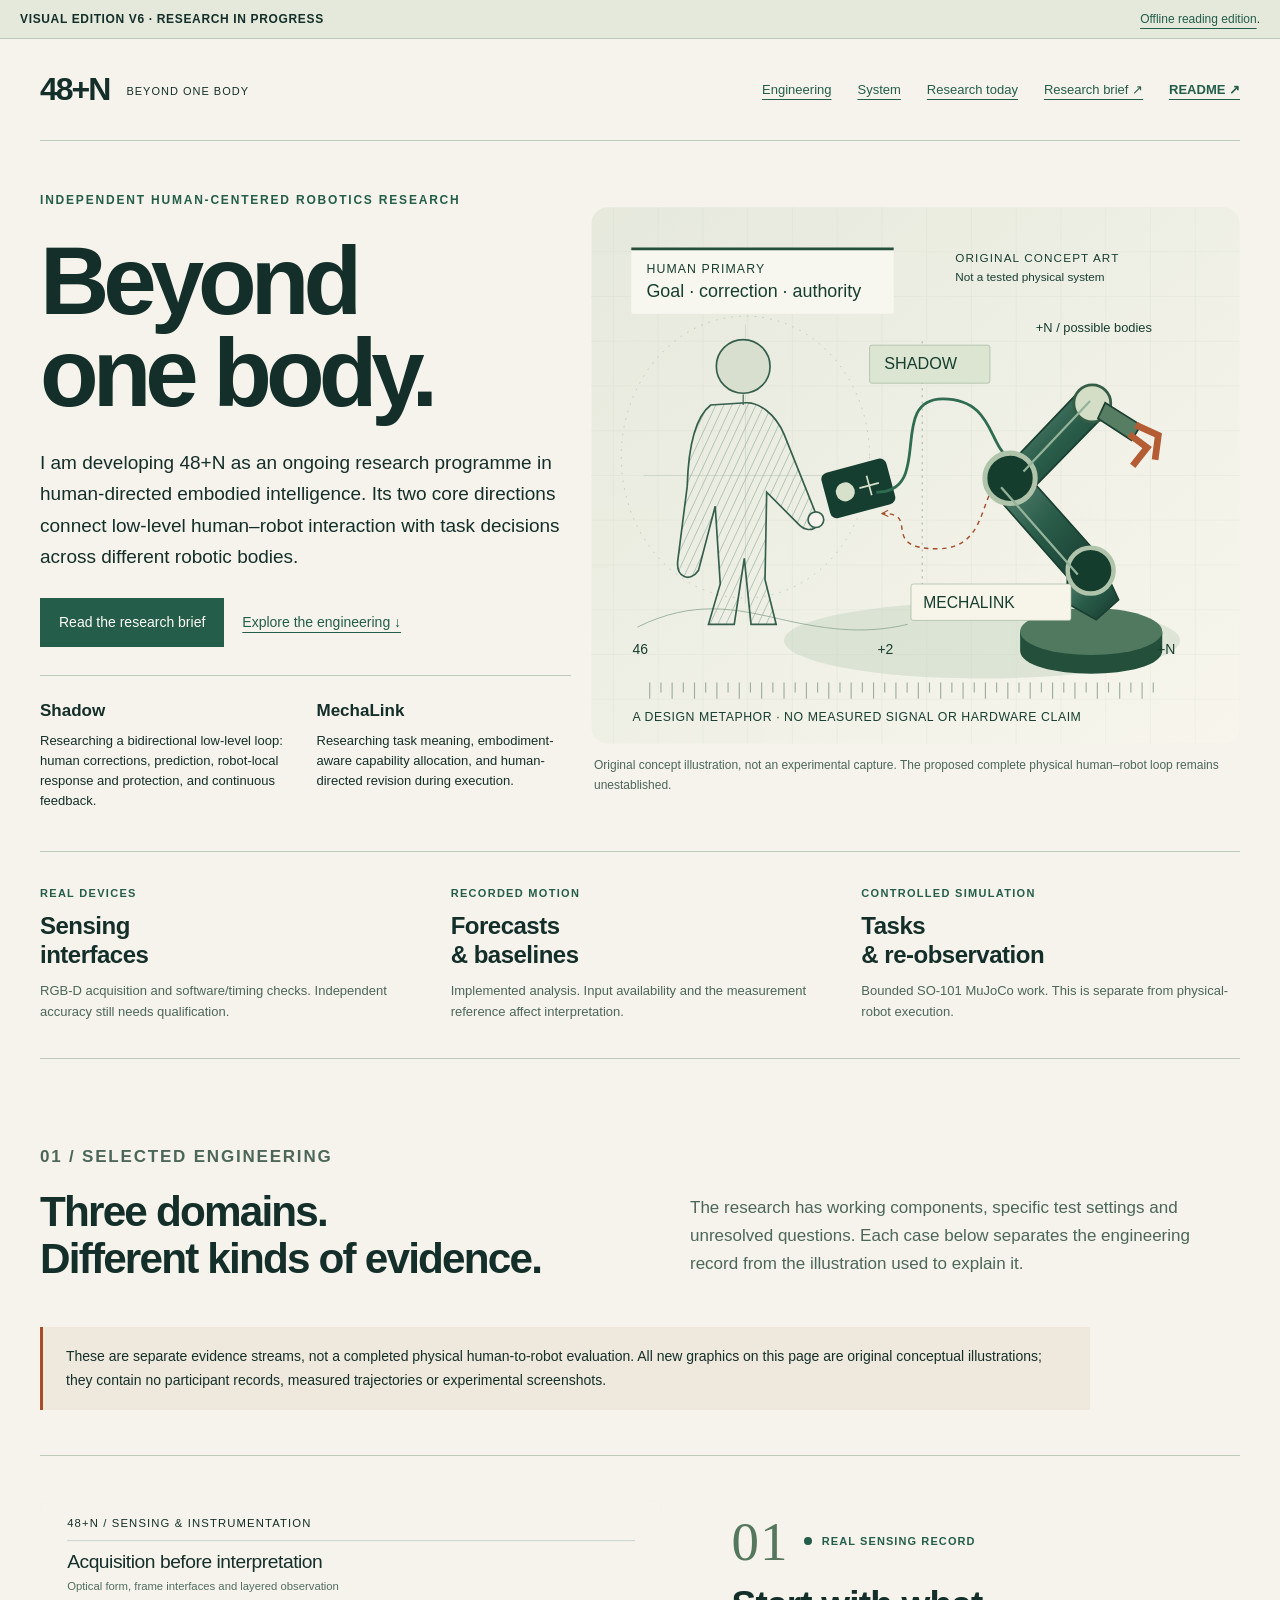
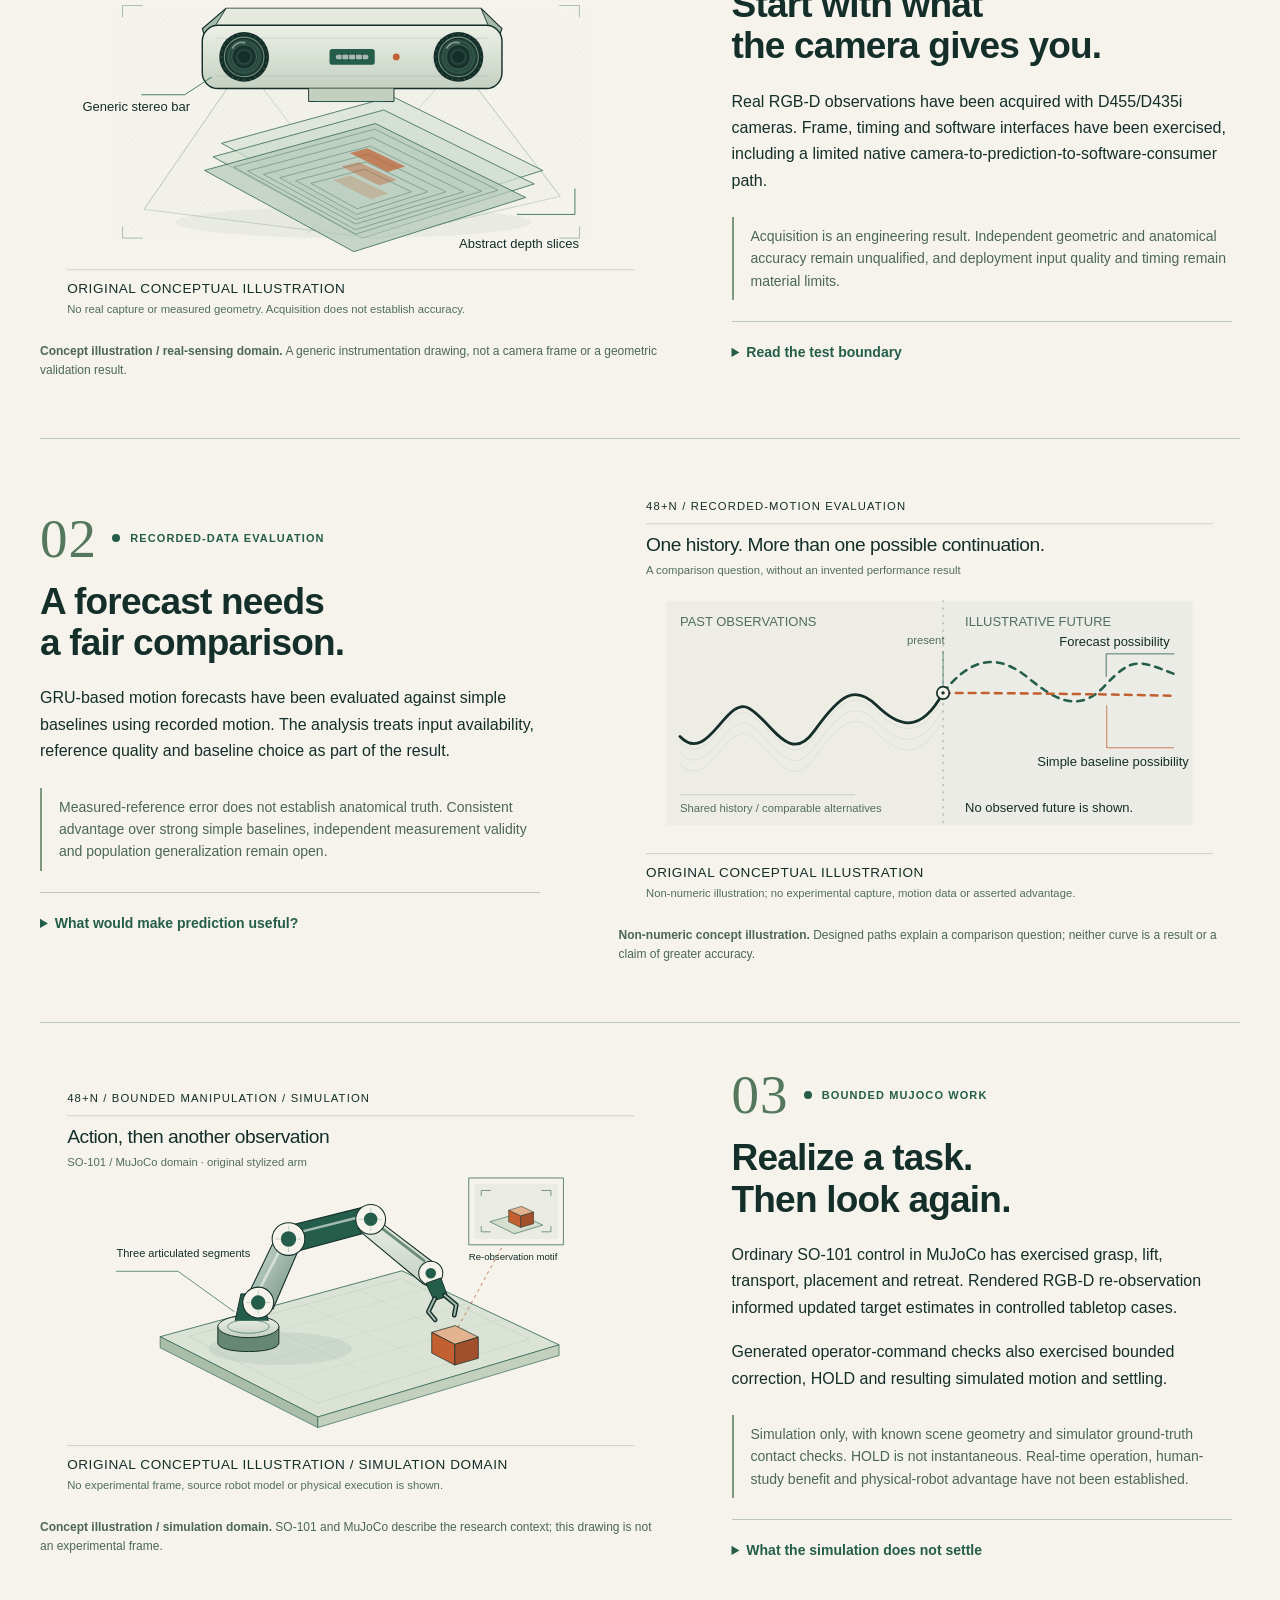
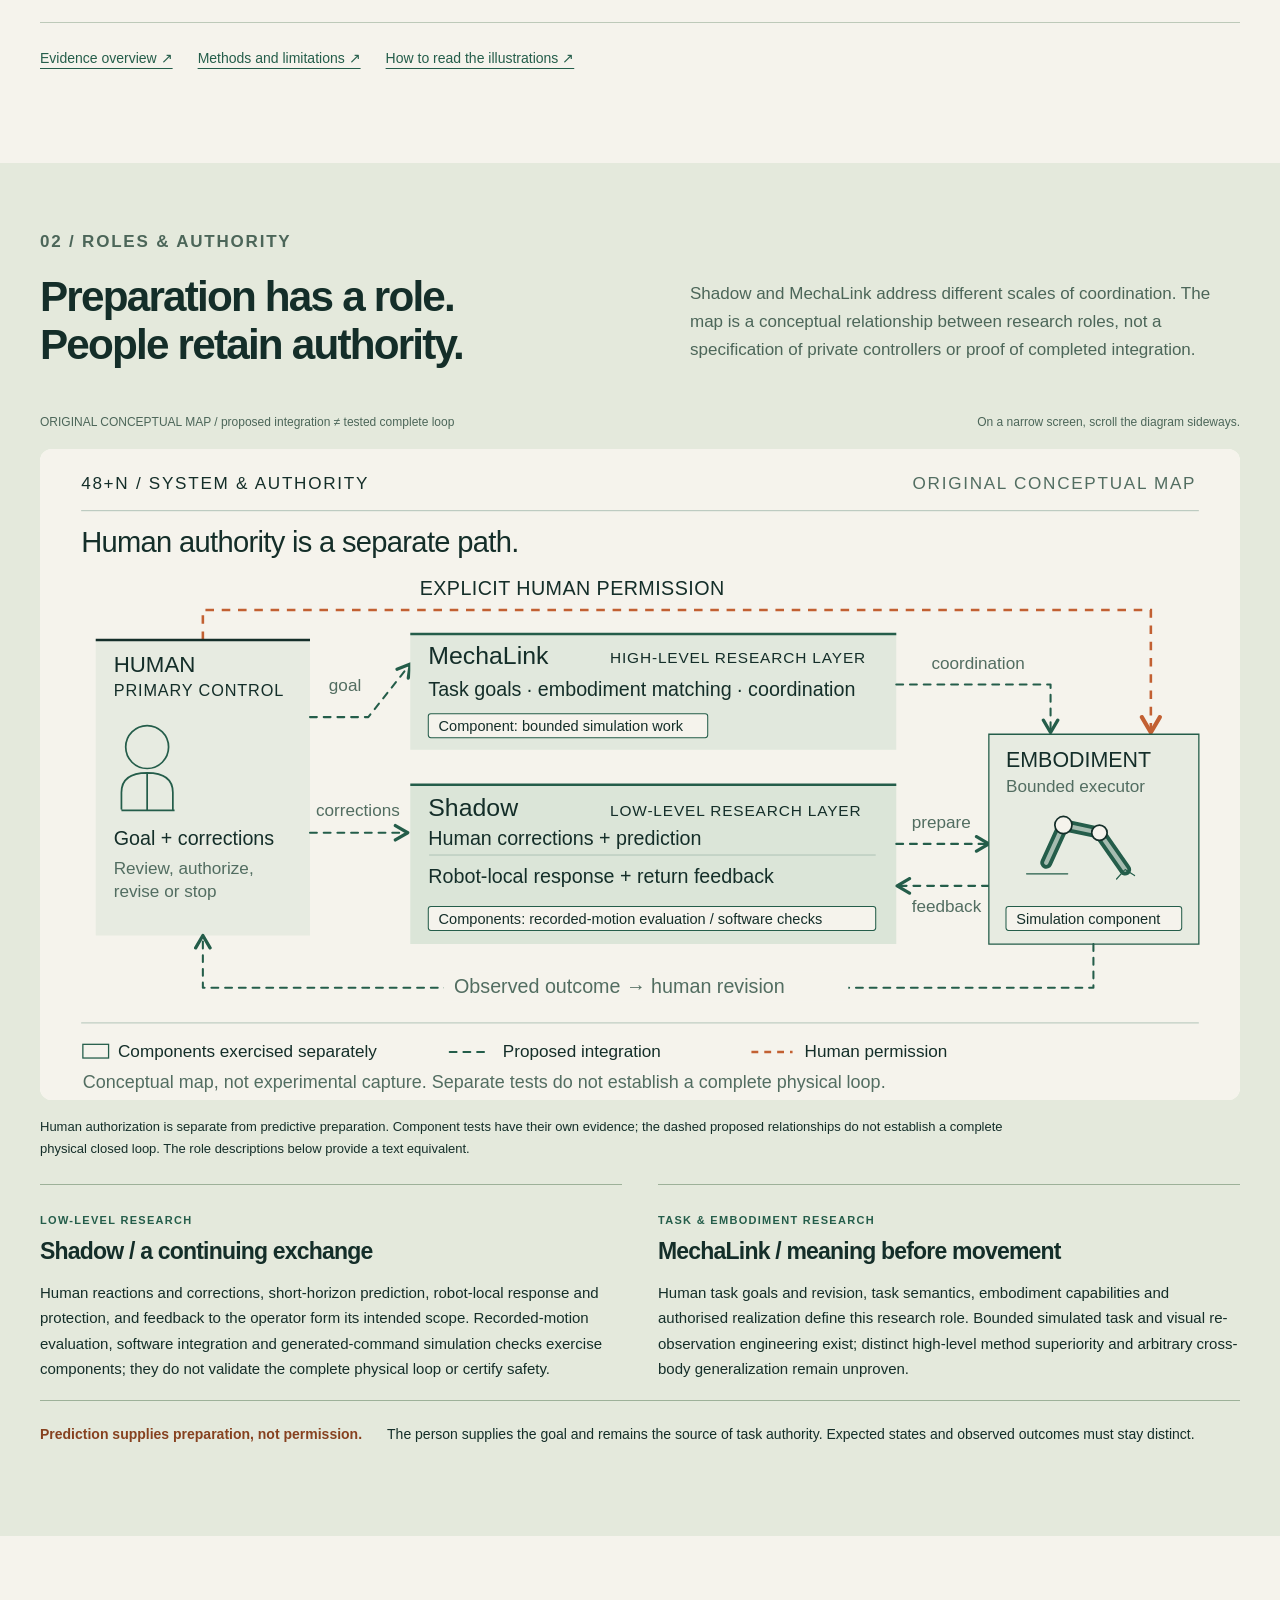
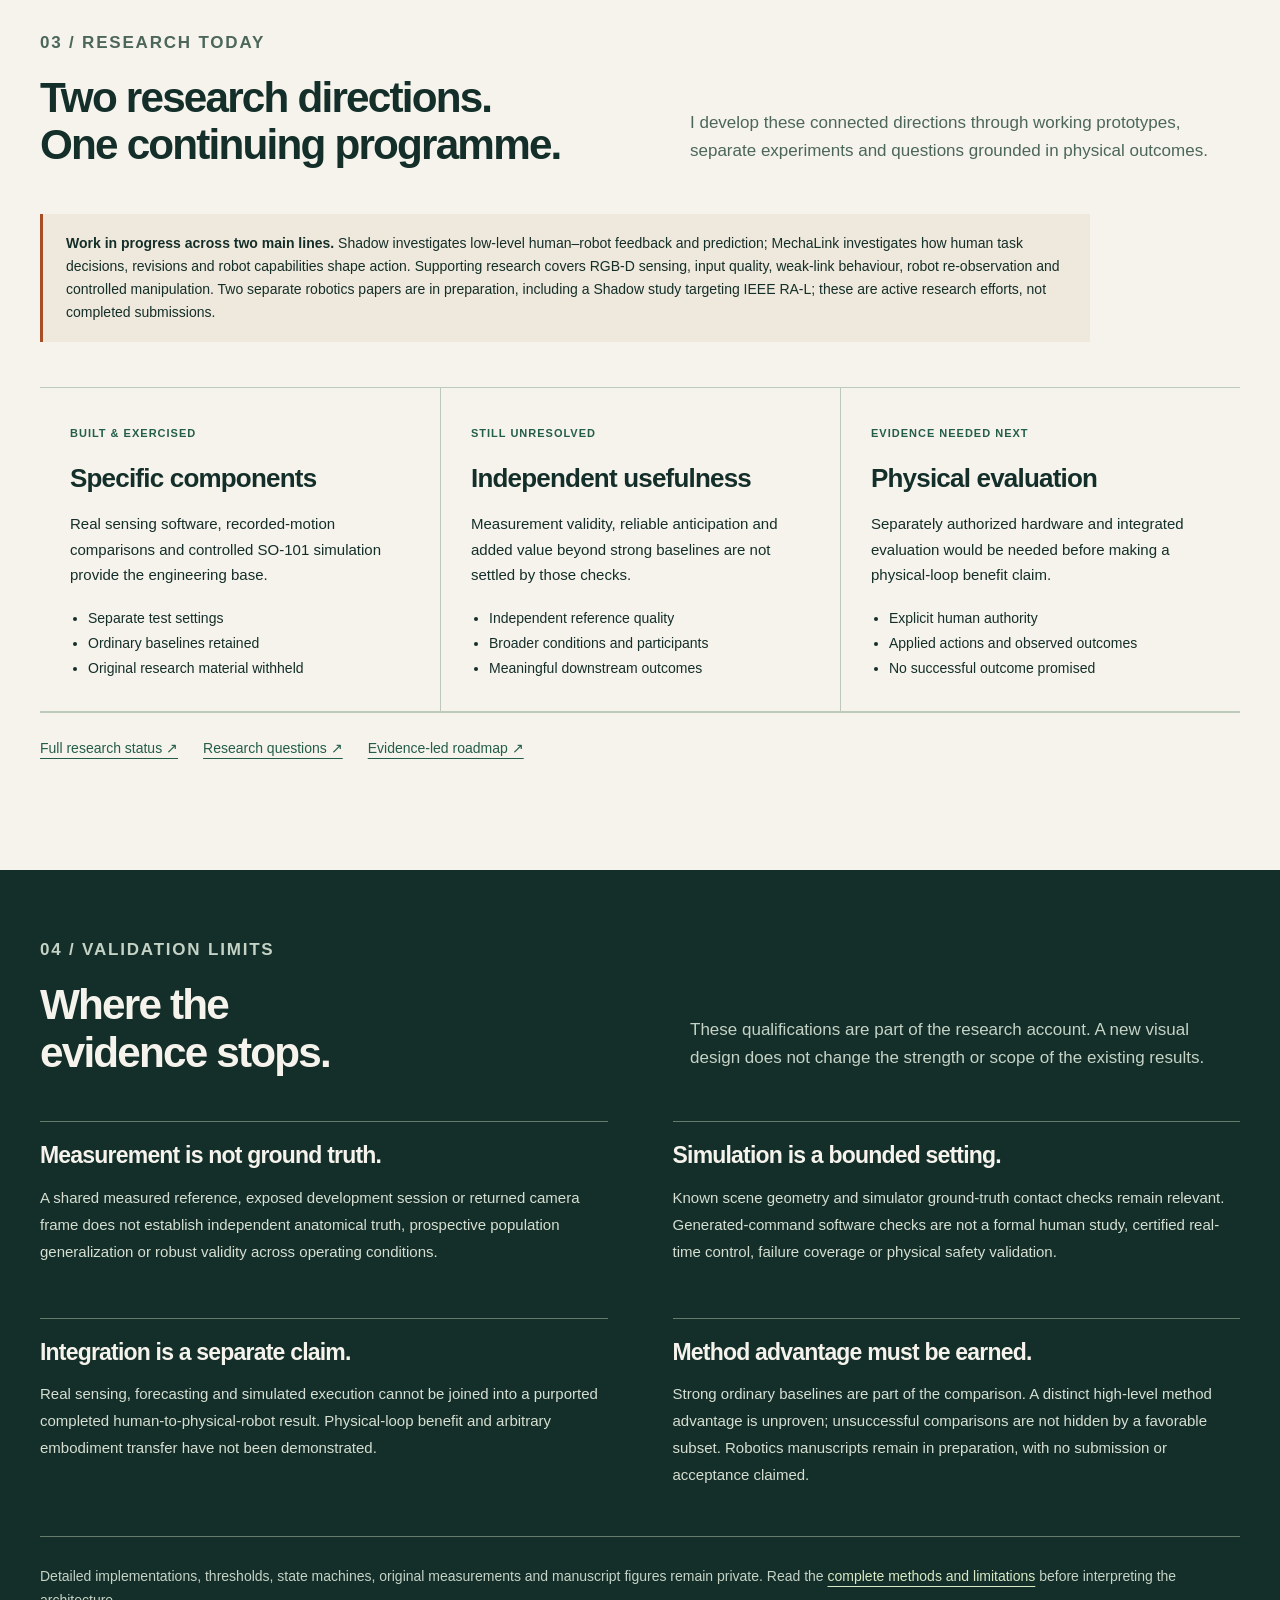
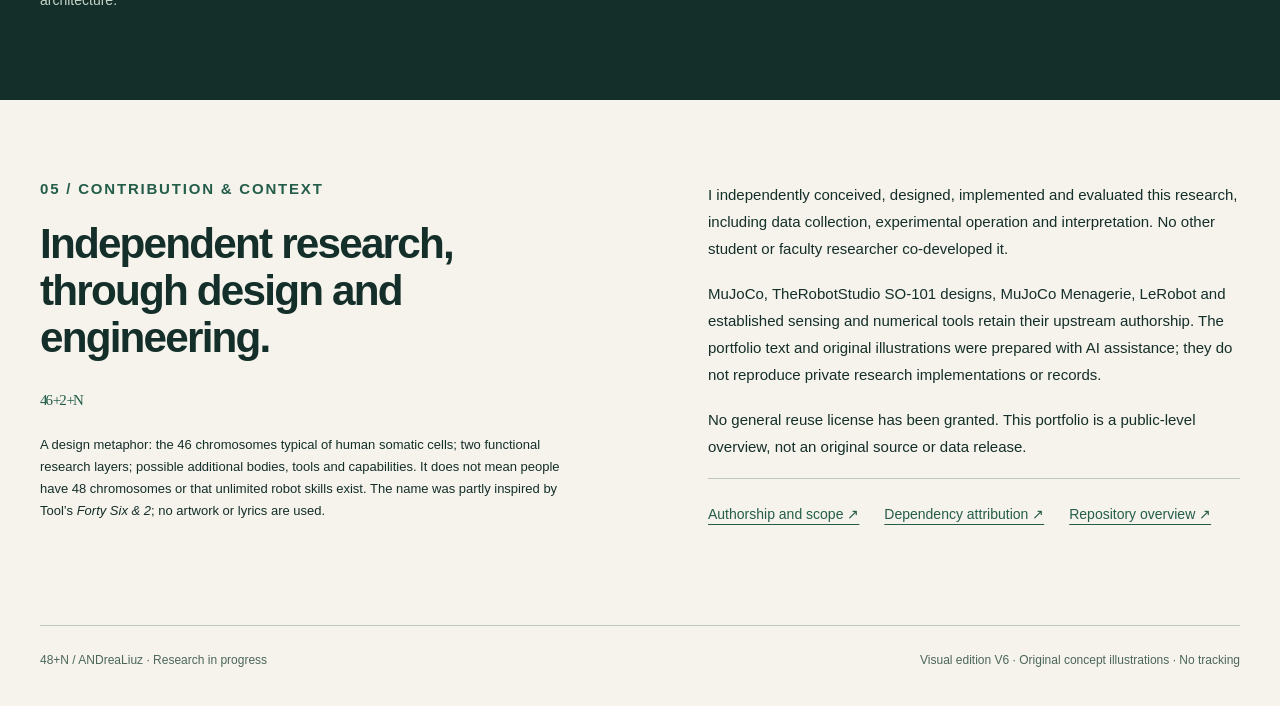
==== commit 7f2776c7: "Clarify ongoing Shadow and MechaLink research directions" ====
--- a/site/index.html
+++ b/site/index.html
@@ -1,6 +1,6 @@
 <!doctype html><html lang="en"><head><meta charset="utf-8"><meta name="viewport" content="width=device-width,initial-scale=1"><meta name="description" content="48+N: independent human-centered robotics research across sensing, recorded prediction and bounded simulation. Visual edition V6."><meta name="color-scheme" content="light"><meta http-equiv="Content-Security-Policy" content="default-src 'none';style-src 'self';img-src 'self';base-uri 'none';form-action 'none';connect-src 'none'"><title>48+N — Beyond One Body / ANDreaLiuz</title><link rel="stylesheet" href="styles.css"></head>
 <body><a class="skip" href="#main">Skip to content</a><p class="edition-note"><strong>VISUAL EDITION V6 · RESEARCH IN PROGRESS</strong><span><a href="offline.html">Offline reading edition</a>.</span></p><header class="wrap masthead"><a class="brand" href="#main">48+N<span>Beyond One Body</span></a><nav class="nav" aria-label="Main navigation"><a href="#work">Engineering</a><a href="#system">System</a><a href="#research">Research today</a><a href="https://github.com/ANDreaLiuz/48-plus-n/blob/main/RESEARCH_BRIEF.md">Research brief ↗</a><a class="github" href="https://github.com/ANDreaLiuz/48-plus-n/blob/main/README.md">README ↗</a></nav></header>
-<main id="main"><section class="hero wrap" aria-labelledby="hero-title"><div class="hero-copy"><p class="eyebrow">Independent human-centered robotics research</p><h1 id="hero-title">Beyond<br>one body.</h1><p class="hero-description">Human direction stays primary. I study how people can remain in control when observations are uncertain and different bodies have different capabilities.</p><div class="actions"><a class="button" href="https://github.com/ANDreaLiuz/48-plus-n/blob/main/RESEARCH_BRIEF.md">Read the research brief</a><a class="text-link" href="#work">Explore the engineering ↓</a></div><div class="hero-roles"><div><strong>Shadow</strong>Low-level corrections, prediction, robot-local response and feedback to the operator.</div><div><strong>MechaLink</strong>Task goals, revision and embodiment capabilities; coordination of authorised realization.</div></div></div><figure class="hero-figure"><img src="../assets/v6/hero-agency.svg" width="1160" height="960" fetchpriority="high" alt="Original conceptual person, control, signals and a possible robot body. Human primary authority is distinct from two research layers; no tested physical system is depicted."><figcaption>Original concept illustration, not an experimental capture. The proposed complete physical human–robot loop remains unestablished.</figcaption></figure></section>
+<main id="main"><section class="hero wrap" aria-labelledby="hero-title"><div class="hero-copy"><p class="eyebrow">Independent human-centered robotics research</p><h1 id="hero-title">Beyond<br>one body.</h1><p class="hero-description">I am developing 48+N as an ongoing research programme in human-directed embodied intelligence. Its two core directions connect low-level human–robot interaction with task decisions across different robotic bodies.</p><div class="actions"><a class="button" href="https://github.com/ANDreaLiuz/48-plus-n/blob/main/RESEARCH_BRIEF.md">Read the research brief</a><a class="text-link" href="#work">Explore the engineering ↓</a></div><div class="hero-roles"><div><strong>Shadow</strong>Researching a bidirectional low-level loop: human corrections, prediction, robot-local response and protection, and continuous feedback.</div><div><strong>MechaLink</strong>Researching task meaning, embodiment-aware capability allocation, and human-directed revision during execution.</div></div></div><figure class="hero-figure"><img src="../assets/v6/hero-agency.svg" width="1160" height="960" fetchpriority="high" alt="Original conceptual person, control, signals and a possible robot body. Human primary authority is distinct from two research layers; no tested physical system is depicted."><figcaption>Original concept illustration, not an experimental capture. The proposed complete physical human–robot loop remains unestablished.</figcaption></figure></section>
 <div class="intro-strip wrap" aria-label="Three separate engineering domains"><div><span class="micro">Real devices</span><b>Sensing<br>interfaces</b><p>RGB-D acquisition and software/timing checks. Independent accuracy still needs qualification.</p></div><div><span class="micro">Recorded motion</span><b>Forecasts<br>&amp; baselines</b><p>Implemented analysis. Input availability and the measurement reference affect interpretation.</p></div><div><span class="micro">Controlled simulation</span><b>Tasks<br>&amp; re-observation</b><p>Bounded SO-101 MuJoCo work. This is separate from physical-robot execution.</p></div></div>
 <section id="work" class="wrap section work-section" aria-labelledby="work-title"><div class="section-heading"><div><p class="eyebrow">01 / Selected engineering</p><h2 id="work-title">Three domains.<br>Different kinds of evidence.</h2></div><p>The research has working components, specific test settings and unresolved questions. Each case below separates the engineering record from the illustration used to explain it.</p></div><p class="scope-intro">These are separate evidence streams, not a completed physical human-to-robot evaluation. All new graphics on this page are original conceptual illustrations; they contain no participant records, measured trajectories or experimental screenshots.</p>
 <article class="case" aria-labelledby="sensing-title"><figure class="case-art"><img src="../assets/v6/case-sensing.svg" width="1100" height="760" loading="lazy" alt="Original conceptual stereo instrument and abstract depth slices. No real camera capture, person, room or measured geometry is shown."><figcaption><strong>Concept illustration / real-sensing domain.</strong> A generic instrumentation drawing, not a camera frame or a geometric validation result.</figcaption></figure><div class="case-copy"><div class="domain"><span class="case-number">01</span><i aria-hidden="true"></i>Real sensing record</div><h3 id="sensing-title">Start with what<br>the camera gives you.</h3><p>Real RGB-D observations have been acquired with D455/D435i cameras. Frame, timing and software interfaces have been exercised, including a limited native camera-to-prediction-to-software-consumer path.</p><p class="case-scope">Acquisition is an engineering result. Independent geometric and anatomical accuracy remain unqualified, and deployment input quality and timing remain material limits.</p><details><summary>Read the test boundary</summary><p>A returned frame is not a validated joint position. Software continuity, a meaningful measurement reference and an observed physical outcome require different checks. The portfolio does not join the separate sensor, prediction and simulation records into one completed physical loop.</p></details></div></article>
@@ -8,6 +8,6 @@
 <article class="case" aria-labelledby="simulation-title"><figure class="case-art"><img src="../assets/v6/case-simulation.svg" width="1100" height="760" loading="lazy" alt="Original conceptual articulated arm, block and re-observation frame for the simulation domain. It is not a MuJoCo screenshot, robot CAD model or photograph of tested hardware."><figcaption><strong>Concept illustration / simulation domain.</strong> SO-101 and MuJoCo describe the research context; this drawing is not an experimental frame.</figcaption></figure><div class="case-copy"><div class="domain"><span class="case-number">03</span><i aria-hidden="true"></i>Bounded MuJoCo work</div><h3 id="simulation-title">Realize a task.<br>Then look again.</h3><p>Ordinary SO-101 control in MuJoCo has exercised grasp, lift, transport, placement and retreat. Rendered RGB-D re-observation informed updated target estimates in controlled tabletop cases.</p><p>Generated operator-command checks also exercised bounded correction, HOLD and resulting simulated motion and settling.</p><p class="case-scope">Simulation only, with known scene geometry and simulator ground-truth contact checks. HOLD is not instantaneous. Real-time operation, human-study benefit and physical-robot advantage have not been established.</p><details><summary>What the simulation does not settle</summary><p>These checks provide bounded task and software engineering evidence. A distinct high-level method advantage over strong ordinary controllers, broader transfer and a complete human-to-physical-robot loop remain unproven.</p></details></div></article>
 <div class="reading-links"><a href="https://github.com/ANDreaLiuz/48-plus-n/blob/main/docs/evidence_overview.md">Evidence overview ↗</a><a href="https://github.com/ANDreaLiuz/48-plus-n/blob/main/METHODS_AND_LIMITATIONS.md">Methods and limitations ↗</a><a href="../VISUALS.md">How to read the illustrations ↗</a></div></section>
 <section id="system" class="system-section" aria-labelledby="system-title"><div class="wrap"><div class="section-heading"><div><p class="eyebrow">02 / Roles &amp; authority</p><h2 id="system-title">Preparation has a role.<br>People retain authority.</h2></div><p>Shadow and MechaLink address different scales of coordination. The map is a conceptual relationship between research roles, not a specification of private controllers or proof of completed integration.</p></div><div class="diagram-label"><span>ORIGINAL CONCEPTUAL MAP / proposed integration ≠ tested complete loop</span><span>On a narrow screen, scroll the diagram sideways.</span></div><figure><div class="diagram-scroll" tabindex="0" role="region" aria-label="Conceptual system and authority map; horizontally scrollable on narrow screens"><img src="../assets/v6/authority-map.svg" width="1400" height="760" loading="lazy" alt="Human primary control and a separate permission path; Shadow covers bidirectional corrections, prediction, robot-local response and feedback. MechaLink covers task and embodiment coordination. Insets distinguish separate component evidence from proposed integration."></div><figcaption class="system-caption">Human authorization is separate from predictive preparation. Component tests have their own evidence; the dashed proposed relationships do not establish a complete physical closed loop. The role descriptions below provide a text equivalent.</figcaption></figure><div class="system-roles"><article><span class="micro">Low-level research</span><h3>Shadow / a continuing exchange</h3><p>Human reactions and corrections, short-horizon prediction, robot-local response and protection, and feedback to the operator form its intended scope. Recorded-motion evaluation, software integration and generated-command simulation checks exercise components; they do not validate the complete physical loop or certify safety.</p></article><article><span class="micro">Task &amp; embodiment research</span><h3>MechaLink / meaning before movement</h3><p>Human task goals and revision, task semantics, embodiment capabilities and authorised realization define this research role. Bounded simulated task and visual re-observation engineering exist; distinct high-level method superiority and arbitrary cross-body generalization remain unproven.</p></article></div><div class="permission-note"><strong>Prediction supplies preparation, not permission.</strong><p>The person supplies the goal and remains the source of task authority. Expected states and observed outcomes must stay distinct.</p></div></div></section>
-<section id="research" class="wrap section" aria-labelledby="research-title"><div class="section-heading"><div><p class="eyebrow">03 / Research today</p><h2 id="research-title">A foundation to build on.<br>Questions worth testing.</h2></div><p>The next step is defined by the evidence a claim needs, rather than by how complete a system diagram looks.</p></div><div class="today-grid"><article><span class="stage">Built &amp; exercised</span><h3>Specific components</h3><p>Real sensing software, recorded-motion comparisons and controlled SO-101 simulation provide the engineering base.</p><ul><li>Separate test settings</li><li>Ordinary baselines retained</li><li>Original research material withheld</li></ul></article><article><span class="stage">Still unresolved</span><h3>Independent usefulness</h3><p>Measurement validity, reliable anticipation and added value beyond strong baselines are not settled by those checks.</p><ul><li>Independent reference quality</li><li>Broader conditions and participants</li><li>Meaningful downstream outcomes</li></ul></article><article><span class="stage">Evidence needed next</span><h3>Physical evaluation</h3><p>Separately authorized hardware and integrated evaluation would be needed before making a physical-loop benefit claim.</p><ul><li>Explicit human authority</li><li>Applied actions and observed outcomes</li><li>No successful outcome promised</li></ul></article></div><div class="reading-links"><a href="https://github.com/ANDreaLiuz/48-plus-n/blob/main/RESEARCH_STATUS.md">Full research status ↗</a><a href="https://github.com/ANDreaLiuz/48-plus-n/blob/main/docs/research_questions.md">Research questions ↗</a><a href="https://github.com/ANDreaLiuz/48-plus-n/blob/main/docs/public_roadmap.md">Evidence-led roadmap ↗</a></div></section>
+<section id="research" class="wrap section" aria-labelledby="research-title"><div class="section-heading"><div><p class="eyebrow">03 / Research today</p><h2 id="research-title">Two research directions.<br>One continuing programme.</h2></div><p>I develop these connected directions through working prototypes, separate experiments and questions grounded in physical outcomes.</p></div><p class="scope-intro"><strong>Work in progress across two main lines.</strong> Shadow investigates low-level human–robot feedback and prediction; MechaLink investigates how human task decisions, revisions and robot capabilities shape action. Supporting research covers RGB-D sensing, input quality, weak-link behaviour, robot re-observation and controlled manipulation. Two separate robotics papers are in preparation, including a Shadow study targeting IEEE RA-L; these are active research efforts, not completed submissions.</p><div class="today-grid"><article><span class="stage">Built &amp; exercised</span><h3>Specific components</h3><p>Real sensing software, recorded-motion comparisons and controlled SO-101 simulation provide the engineering base.</p><ul><li>Separate test settings</li><li>Ordinary baselines retained</li><li>Original research material withheld</li></ul></article><article><span class="stage">Still unresolved</span><h3>Independent usefulness</h3><p>Measurement validity, reliable anticipation and added value beyond strong baselines are not settled by those checks.</p><ul><li>Independent reference quality</li><li>Broader conditions and participants</li><li>Meaningful downstream outcomes</li></ul></article><article><span class="stage">Evidence needed next</span><h3>Physical evaluation</h3><p>Separately authorized hardware and integrated evaluation would be needed before making a physical-loop benefit claim.</p><ul><li>Explicit human authority</li><li>Applied actions and observed outcomes</li><li>No successful outcome promised</li></ul></article></div><div class="reading-links"><a href="https://github.com/ANDreaLiuz/48-plus-n/blob/main/RESEARCH_STATUS.md">Full research status ↗</a><a href="https://github.com/ANDreaLiuz/48-plus-n/blob/main/docs/research_questions.md">Research questions ↗</a><a href="https://github.com/ANDreaLiuz/48-plus-n/blob/main/docs/public_roadmap.md">Evidence-led roadmap ↗</a></div></section>
 <section class="limits-section" id="limits" aria-labelledby="limits-title"><div class="wrap"><div class="section-heading"><div><p class="eyebrow">04 / Validation limits</p><h2 id="limits-title">Where the<br>evidence stops.</h2></div><p>These qualifications are part of the research account. A new visual design does not change the strength or scope of the existing results.</p></div><div class="limits-grid"><article><h3>Measurement is not ground truth.</h3><p>A shared measured reference, exposed development session or returned camera frame does not establish independent anatomical truth, prospective population generalization or robust validity across operating conditions.</p></article><article><h3>Simulation is a bounded setting.</h3><p>Known scene geometry and simulator ground-truth contact checks remain relevant. Generated-command software checks are not a formal human study, certified real-time control, failure coverage or physical safety validation.</p></article><article><h3>Integration is a separate claim.</h3><p>Real sensing, forecasting and simulated execution cannot be joined into a purported completed human-to-physical-robot result. Physical-loop benefit and arbitrary embodiment transfer have not been demonstrated.</p></article><article><h3>Method advantage must be earned.</h3><p>Strong ordinary baselines are part of the comparison. A distinct high-level method advantage is unproven; unsuccessful comparisons are not hidden by a favorable subset. Robotics manuscripts remain in preparation, with no submission or acceptance claimed.</p></article></div><p class="limits-footer">Detailed implementations, thresholds, state machines, original measurements and manuscript figures remain private. Read the <a href="https://github.com/ANDreaLiuz/48-plus-n/blob/main/METHODS_AND_LIMITATIONS.md">complete methods and limitations</a> before interpreting the architecture.</p></div></section>
 <section class="wrap closing" aria-labelledby="closing-title"><div><p class="eyebrow">05 / Contribution &amp; context</p><h2 id="closing-title">Independent research,<br>through design and engineering.</h2><p class="name-equation">46 <span>+2</span> +N</p><p class="name-note">A design metaphor: the 46 chromosomes typical of human somatic cells; two functional research layers; possible additional bodies, tools and capabilities. It does not mean people have 48 chromosomes or that unlimited robot skills exist. The name was partly inspired by Tool’s <em>Forty Six &amp; 2</em>; no artwork or lyrics are used.</p></div><div class="credits"><p>I independently conceived, designed, implemented and evaluated this research, including data collection, experimental operation and interpretation. No other student or faculty researcher co-developed it.</p><p>MuJoCo, TheRobotStudio SO-101 designs, MuJoCo Menagerie, LeRobot and established sensing and numerical tools retain their upstream authorship. The portfolio text and original illustrations were prepared with AI assistance; they do not reproduce private research implementations or records.</p><p>No general reuse license has been granted. This portfolio is a public-level overview, not an original source or data release.</p><div class="reading-links"><a href="https://github.com/ANDreaLiuz/48-plus-n/blob/main/AUTHORSHIP_AND_SCOPE.md">Authorship and scope ↗</a><a href="https://github.com/ANDreaLiuz/48-plus-n/blob/main/DEPENDENCIES_AND_ATTRIBUTION.md">Dependency attribution ↗</a><a href="https://github.com/ANDreaLiuz/48-plus-n/blob/main/README.md">Repository overview ↗</a></div></div></section></main><footer class="wrap footer"><span>48+N / ANDreaLiuz · Research in progress</span><span>Visual edition V6 · Original concept illustrations · No tracking</span></footer></body></html>
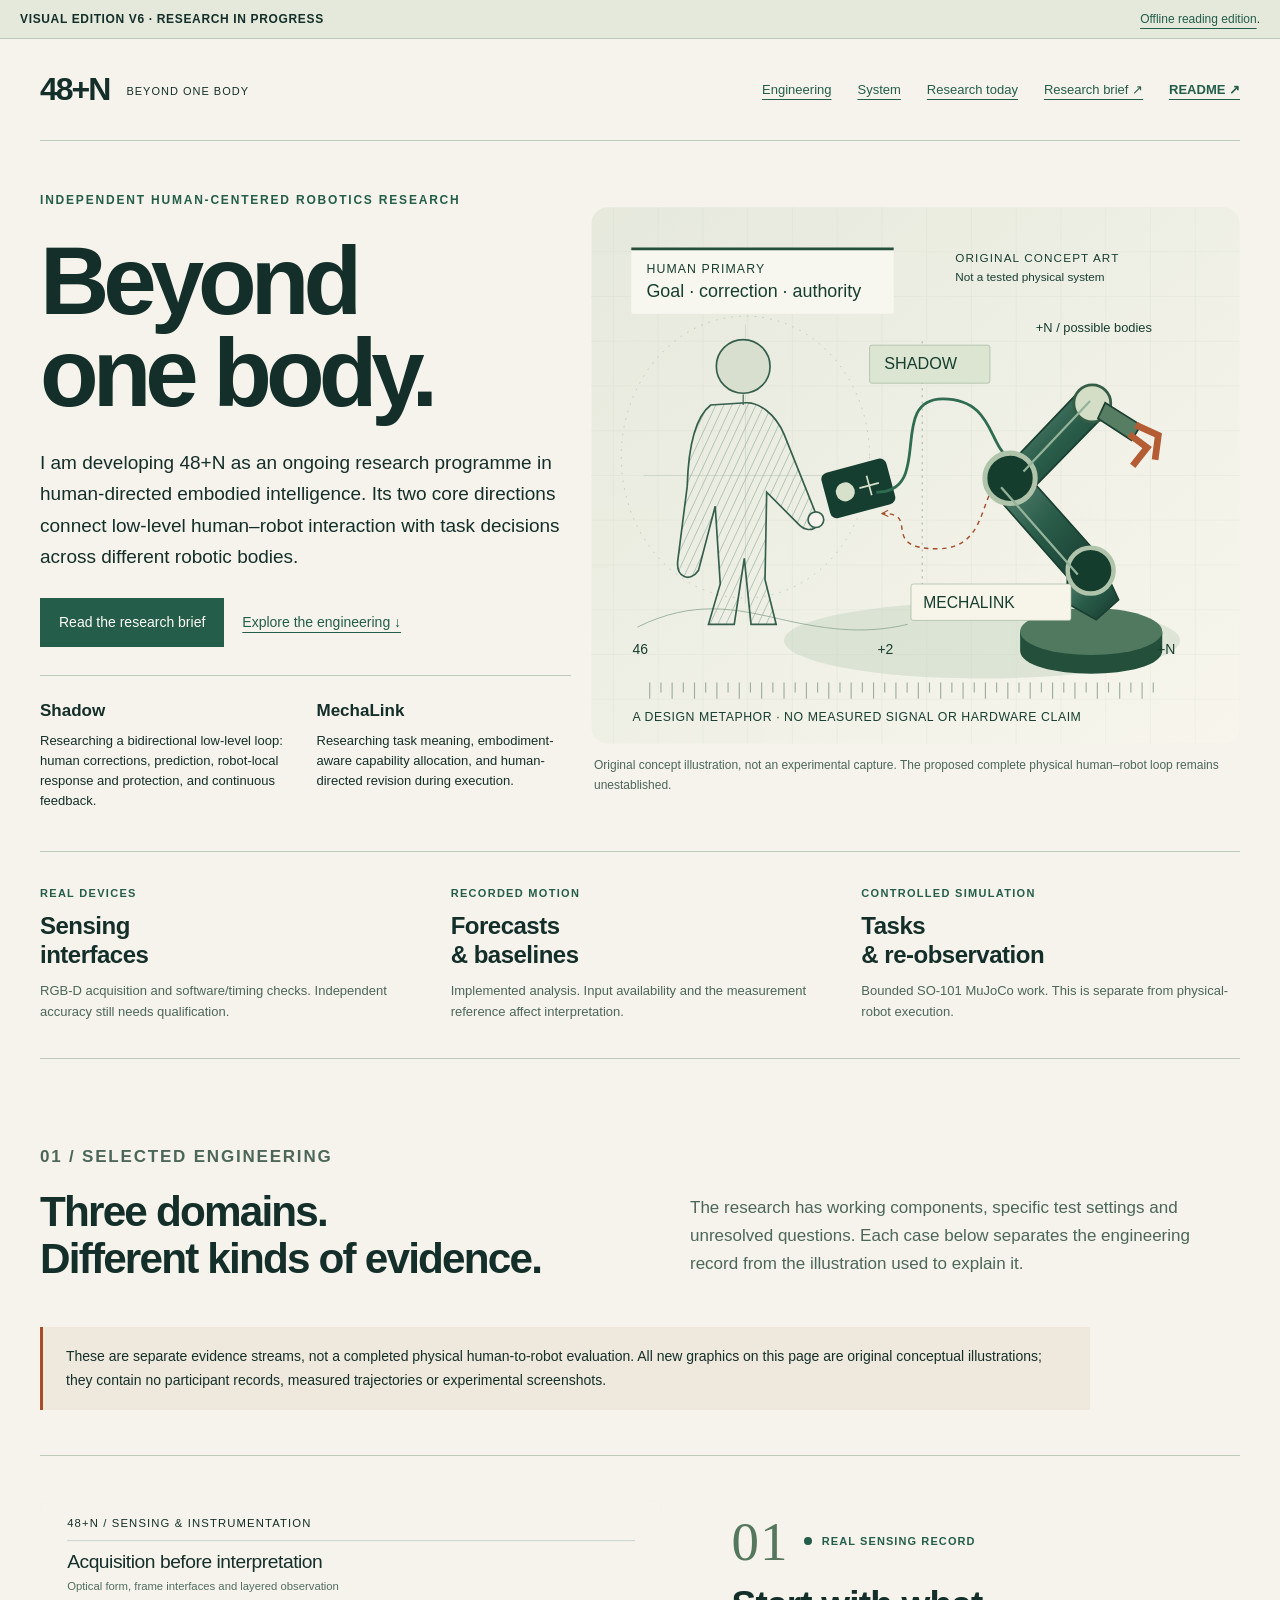
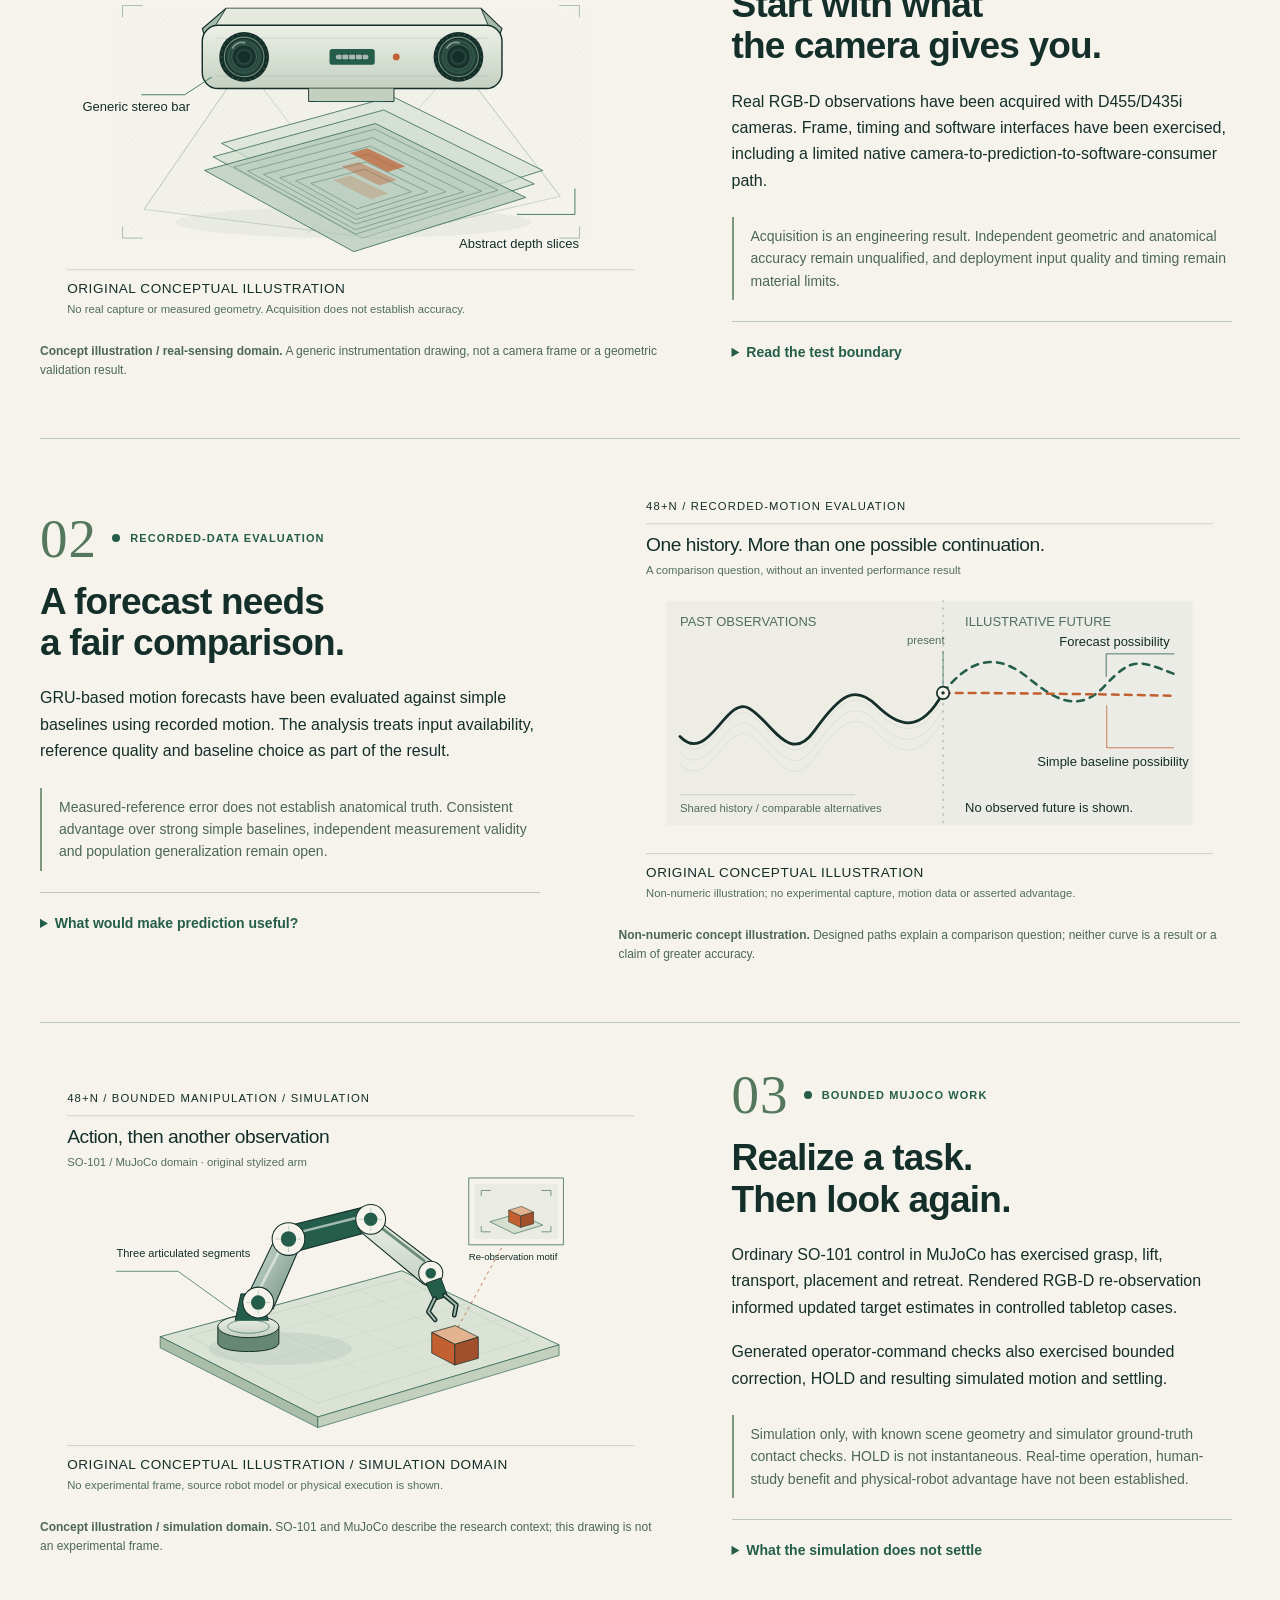
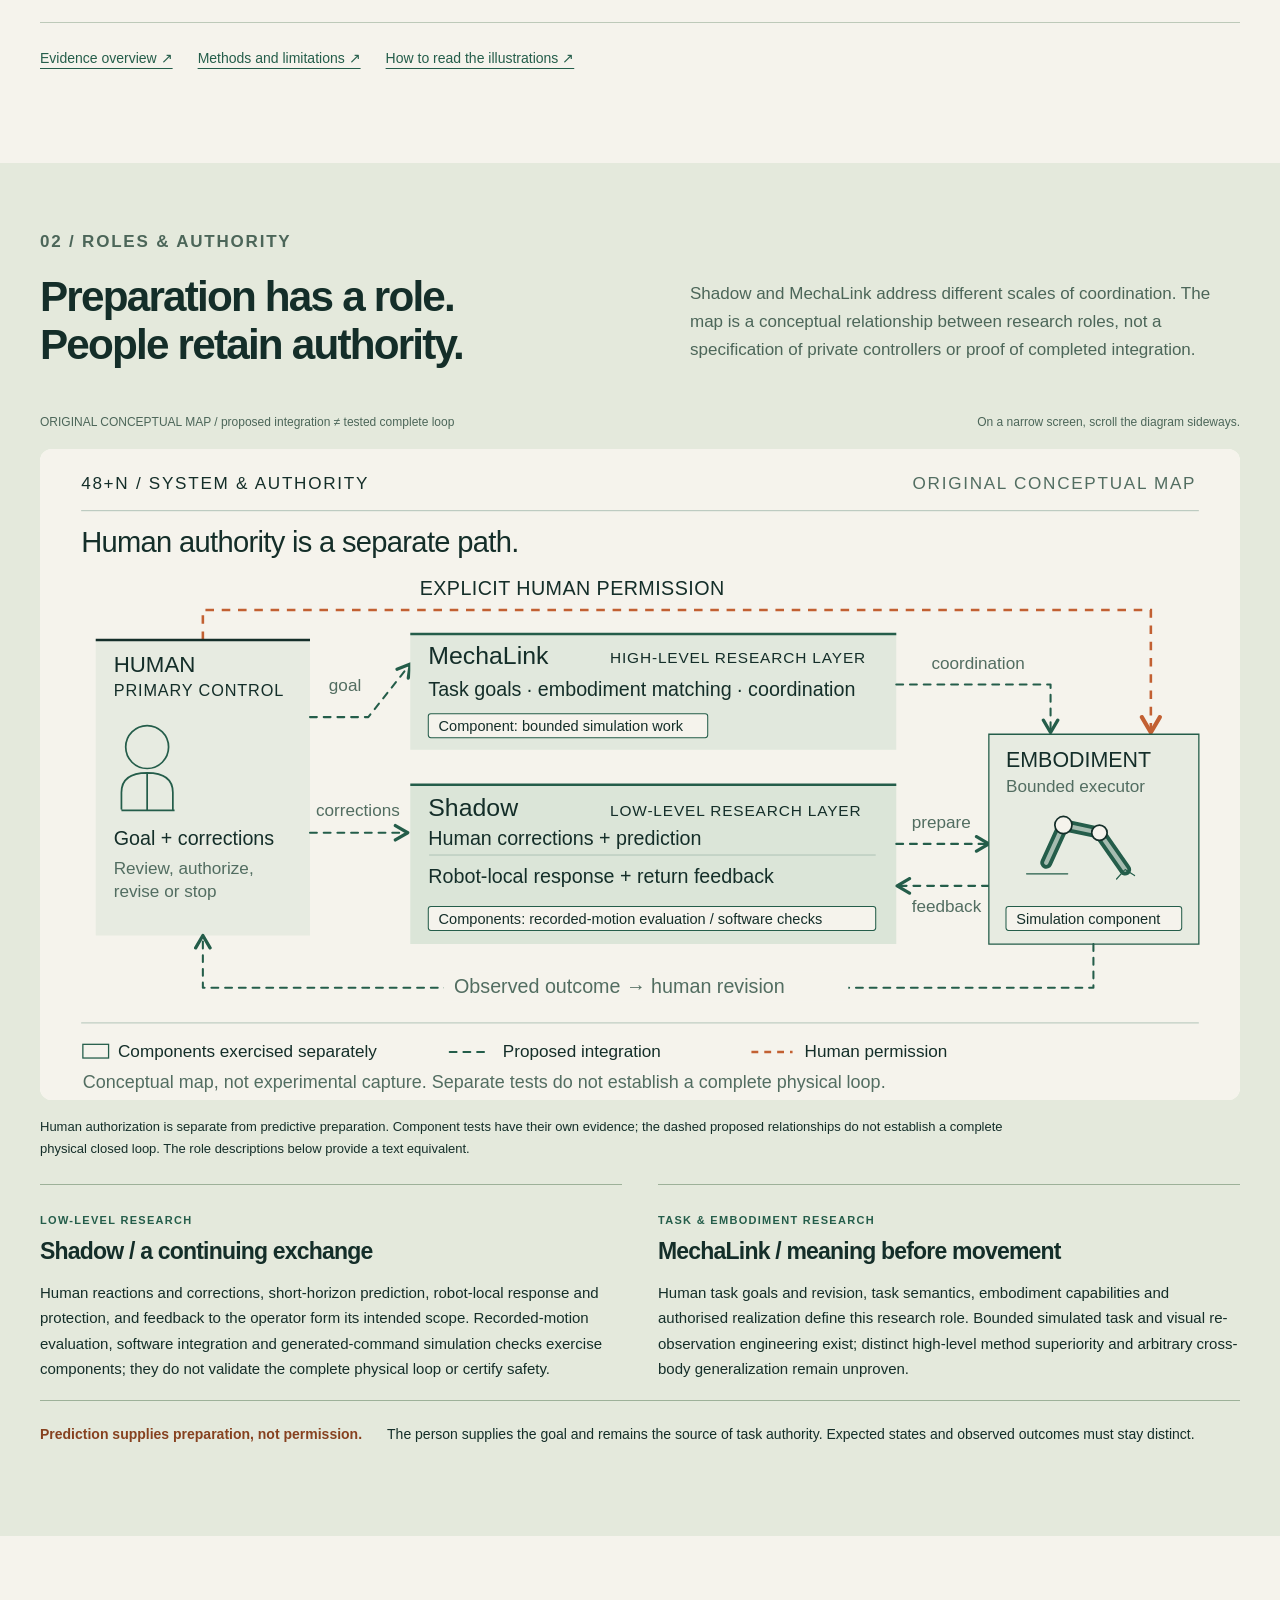
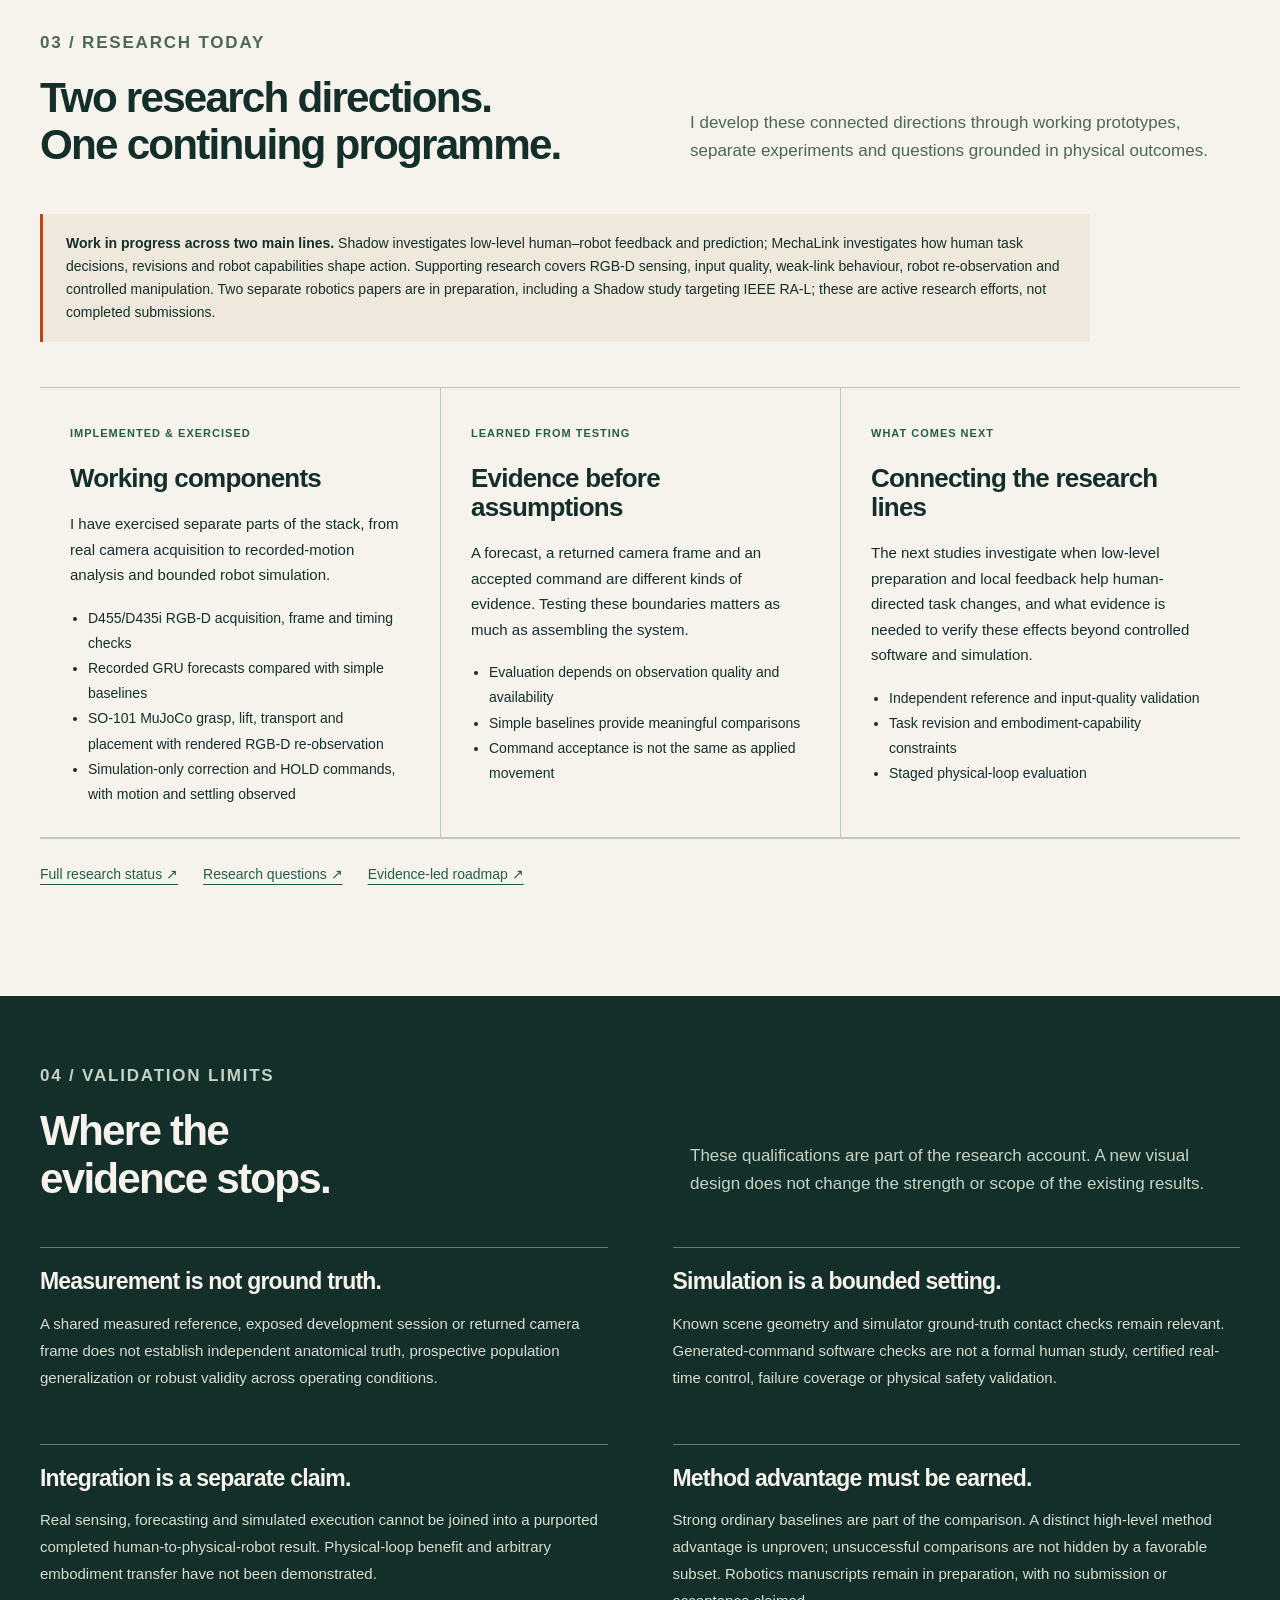
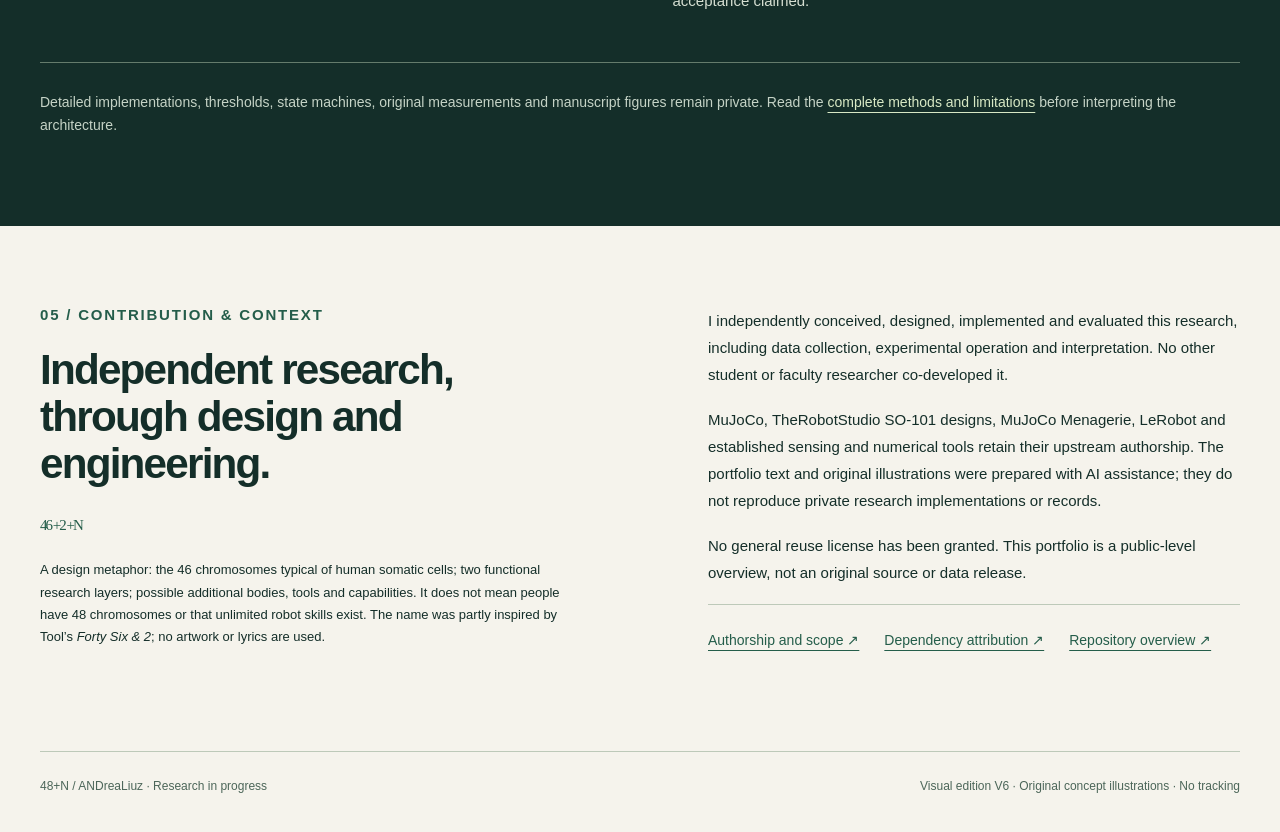
==== commit f4414afa: "Emphasize verified engineering milestones in Research today" ====
--- a/site/index.html
+++ b/site/index.html
@@ -8,6 +8,6 @@
 <article class="case" aria-labelledby="simulation-title"><figure class="case-art"><img src="../assets/v6/case-simulation.svg" width="1100" height="760" loading="lazy" alt="Original conceptual articulated arm, block and re-observation frame for the simulation domain. It is not a MuJoCo screenshot, robot CAD model or photograph of tested hardware."><figcaption><strong>Concept illustration / simulation domain.</strong> SO-101 and MuJoCo describe the research context; this drawing is not an experimental frame.</figcaption></figure><div class="case-copy"><div class="domain"><span class="case-number">03</span><i aria-hidden="true"></i>Bounded MuJoCo work</div><h3 id="simulation-title">Realize a task.<br>Then look again.</h3><p>Ordinary SO-101 control in MuJoCo has exercised grasp, lift, transport, placement and retreat. Rendered RGB-D re-observation informed updated target estimates in controlled tabletop cases.</p><p>Generated operator-command checks also exercised bounded correction, HOLD and resulting simulated motion and settling.</p><p class="case-scope">Simulation only, with known scene geometry and simulator ground-truth contact checks. HOLD is not instantaneous. Real-time operation, human-study benefit and physical-robot advantage have not been established.</p><details><summary>What the simulation does not settle</summary><p>These checks provide bounded task and software engineering evidence. A distinct high-level method advantage over strong ordinary controllers, broader transfer and a complete human-to-physical-robot loop remain unproven.</p></details></div></article>
 <div class="reading-links"><a href="https://github.com/ANDreaLiuz/48-plus-n/blob/main/docs/evidence_overview.md">Evidence overview ↗</a><a href="https://github.com/ANDreaLiuz/48-plus-n/blob/main/METHODS_AND_LIMITATIONS.md">Methods and limitations ↗</a><a href="../VISUALS.md">How to read the illustrations ↗</a></div></section>
 <section id="system" class="system-section" aria-labelledby="system-title"><div class="wrap"><div class="section-heading"><div><p class="eyebrow">02 / Roles &amp; authority</p><h2 id="system-title">Preparation has a role.<br>People retain authority.</h2></div><p>Shadow and MechaLink address different scales of coordination. The map is a conceptual relationship between research roles, not a specification of private controllers or proof of completed integration.</p></div><div class="diagram-label"><span>ORIGINAL CONCEPTUAL MAP / proposed integration ≠ tested complete loop</span><span>On a narrow screen, scroll the diagram sideways.</span></div><figure><div class="diagram-scroll" tabindex="0" role="region" aria-label="Conceptual system and authority map; horizontally scrollable on narrow screens"><img src="../assets/v6/authority-map.svg" width="1400" height="760" loading="lazy" alt="Human primary control and a separate permission path; Shadow covers bidirectional corrections, prediction, robot-local response and feedback. MechaLink covers task and embodiment coordination. Insets distinguish separate component evidence from proposed integration."></div><figcaption class="system-caption">Human authorization is separate from predictive preparation. Component tests have their own evidence; the dashed proposed relationships do not establish a complete physical closed loop. The role descriptions below provide a text equivalent.</figcaption></figure><div class="system-roles"><article><span class="micro">Low-level research</span><h3>Shadow / a continuing exchange</h3><p>Human reactions and corrections, short-horizon prediction, robot-local response and protection, and feedback to the operator form its intended scope. Recorded-motion evaluation, software integration and generated-command simulation checks exercise components; they do not validate the complete physical loop or certify safety.</p></article><article><span class="micro">Task &amp; embodiment research</span><h3>MechaLink / meaning before movement</h3><p>Human task goals and revision, task semantics, embodiment capabilities and authorised realization define this research role. Bounded simulated task and visual re-observation engineering exist; distinct high-level method superiority and arbitrary cross-body generalization remain unproven.</p></article></div><div class="permission-note"><strong>Prediction supplies preparation, not permission.</strong><p>The person supplies the goal and remains the source of task authority. Expected states and observed outcomes must stay distinct.</p></div></div></section>
-<section id="research" class="wrap section" aria-labelledby="research-title"><div class="section-heading"><div><p class="eyebrow">03 / Research today</p><h2 id="research-title">Two research directions.<br>One continuing programme.</h2></div><p>I develop these connected directions through working prototypes, separate experiments and questions grounded in physical outcomes.</p></div><p class="scope-intro"><strong>Work in progress across two main lines.</strong> Shadow investigates low-level human–robot feedback and prediction; MechaLink investigates how human task decisions, revisions and robot capabilities shape action. Supporting research covers RGB-D sensing, input quality, weak-link behaviour, robot re-observation and controlled manipulation. Two separate robotics papers are in preparation, including a Shadow study targeting IEEE RA-L; these are active research efforts, not completed submissions.</p><div class="today-grid"><article><span class="stage">Built &amp; exercised</span><h3>Specific components</h3><p>Real sensing software, recorded-motion comparisons and controlled SO-101 simulation provide the engineering base.</p><ul><li>Separate test settings</li><li>Ordinary baselines retained</li><li>Original research material withheld</li></ul></article><article><span class="stage">Still unresolved</span><h3>Independent usefulness</h3><p>Measurement validity, reliable anticipation and added value beyond strong baselines are not settled by those checks.</p><ul><li>Independent reference quality</li><li>Broader conditions and participants</li><li>Meaningful downstream outcomes</li></ul></article><article><span class="stage">Evidence needed next</span><h3>Physical evaluation</h3><p>Separately authorized hardware and integrated evaluation would be needed before making a physical-loop benefit claim.</p><ul><li>Explicit human authority</li><li>Applied actions and observed outcomes</li><li>No successful outcome promised</li></ul></article></div><div class="reading-links"><a href="https://github.com/ANDreaLiuz/48-plus-n/blob/main/RESEARCH_STATUS.md">Full research status ↗</a><a href="https://github.com/ANDreaLiuz/48-plus-n/blob/main/docs/research_questions.md">Research questions ↗</a><a href="https://github.com/ANDreaLiuz/48-plus-n/blob/main/docs/public_roadmap.md">Evidence-led roadmap ↗</a></div></section>
+<section id="research" class="wrap section" aria-labelledby="research-title"><div class="section-heading"><div><p class="eyebrow">03 / Research today</p><h2 id="research-title">Two research directions.<br>One continuing programme.</h2></div><p>I develop these connected directions through working prototypes, separate experiments and questions grounded in physical outcomes.</p></div><p class="scope-intro"><strong>Work in progress across two main lines.</strong> Shadow investigates low-level human–robot feedback and prediction; MechaLink investigates how human task decisions, revisions and robot capabilities shape action. Supporting research covers RGB-D sensing, input quality, weak-link behaviour, robot re-observation and controlled manipulation. Two separate robotics papers are in preparation, including a Shadow study targeting IEEE RA-L; these are active research efforts, not completed submissions.</p><div class="today-grid"><article><span class="stage">Implemented &amp; exercised</span><h3>Working components</h3><p>I have exercised separate parts of the stack, from real camera acquisition to recorded-motion analysis and bounded robot simulation.</p><ul><li>D455/D435i RGB-D acquisition, frame and timing checks</li><li>Recorded GRU forecasts compared with simple baselines</li><li>SO-101 MuJoCo grasp, lift, transport and placement with rendered RGB-D re-observation</li><li>Simulation-only correction and HOLD commands, with motion and settling observed</li></ul></article><article><span class="stage">Learned from testing</span><h3>Evidence before assumptions</h3><p>A forecast, a returned camera frame and an accepted command are different kinds of evidence. Testing these boundaries matters as much as assembling the system.</p><ul><li>Evaluation depends on observation quality and availability</li><li>Simple baselines provide meaningful comparisons</li><li>Command acceptance is not the same as applied movement</li></ul></article><article><span class="stage">What comes next</span><h3>Connecting the research lines</h3><p>The next studies investigate when low-level preparation and local feedback help human-directed task changes, and what evidence is needed to verify these effects beyond controlled software and simulation.</p><ul><li>Independent reference and input-quality validation</li><li>Task revision and embodiment-capability constraints</li><li>Staged physical-loop evaluation</li></ul></article></div><div class="reading-links"><a href="https://github.com/ANDreaLiuz/48-plus-n/blob/main/RESEARCH_STATUS.md">Full research status ↗</a><a href="https://github.com/ANDreaLiuz/48-plus-n/blob/main/docs/research_questions.md">Research questions ↗</a><a href="https://github.com/ANDreaLiuz/48-plus-n/blob/main/docs/public_roadmap.md">Evidence-led roadmap ↗</a></div></section>
 <section class="limits-section" id="limits" aria-labelledby="limits-title"><div class="wrap"><div class="section-heading"><div><p class="eyebrow">04 / Validation limits</p><h2 id="limits-title">Where the<br>evidence stops.</h2></div><p>These qualifications are part of the research account. A new visual design does not change the strength or scope of the existing results.</p></div><div class="limits-grid"><article><h3>Measurement is not ground truth.</h3><p>A shared measured reference, exposed development session or returned camera frame does not establish independent anatomical truth, prospective population generalization or robust validity across operating conditions.</p></article><article><h3>Simulation is a bounded setting.</h3><p>Known scene geometry and simulator ground-truth contact checks remain relevant. Generated-command software checks are not a formal human study, certified real-time control, failure coverage or physical safety validation.</p></article><article><h3>Integration is a separate claim.</h3><p>Real sensing, forecasting and simulated execution cannot be joined into a purported completed human-to-physical-robot result. Physical-loop benefit and arbitrary embodiment transfer have not been demonstrated.</p></article><article><h3>Method advantage must be earned.</h3><p>Strong ordinary baselines are part of the comparison. A distinct high-level method advantage is unproven; unsuccessful comparisons are not hidden by a favorable subset. Robotics manuscripts remain in preparation, with no submission or acceptance claimed.</p></article></div><p class="limits-footer">Detailed implementations, thresholds, state machines, original measurements and manuscript figures remain private. Read the <a href="https://github.com/ANDreaLiuz/48-plus-n/blob/main/METHODS_AND_LIMITATIONS.md">complete methods and limitations</a> before interpreting the architecture.</p></div></section>
 <section class="wrap closing" aria-labelledby="closing-title"><div><p class="eyebrow">05 / Contribution &amp; context</p><h2 id="closing-title">Independent research,<br>through design and engineering.</h2><p class="name-equation">46 <span>+2</span> +N</p><p class="name-note">A design metaphor: the 46 chromosomes typical of human somatic cells; two functional research layers; possible additional bodies, tools and capabilities. It does not mean people have 48 chromosomes or that unlimited robot skills exist. The name was partly inspired by Tool’s <em>Forty Six &amp; 2</em>; no artwork or lyrics are used.</p></div><div class="credits"><p>I independently conceived, designed, implemented and evaluated this research, including data collection, experimental operation and interpretation. No other student or faculty researcher co-developed it.</p><p>MuJoCo, TheRobotStudio SO-101 designs, MuJoCo Menagerie, LeRobot and established sensing and numerical tools retain their upstream authorship. The portfolio text and original illustrations were prepared with AI assistance; they do not reproduce private research implementations or records.</p><p>No general reuse license has been granted. This portfolio is a public-level overview, not an original source or data release.</p><div class="reading-links"><a href="https://github.com/ANDreaLiuz/48-plus-n/blob/main/AUTHORSHIP_AND_SCOPE.md">Authorship and scope ↗</a><a href="https://github.com/ANDreaLiuz/48-plus-n/blob/main/DEPENDENCIES_AND_ATTRIBUTION.md">Dependency attribution ↗</a><a href="https://github.com/ANDreaLiuz/48-plus-n/blob/main/README.md">Repository overview ↗</a></div></div></section></main><footer class="wrap footer"><span>48+N / ANDreaLiuz · Research in progress</span><span>Visual edition V6 · Original concept illustrations · No tracking</span></footer></body></html>
